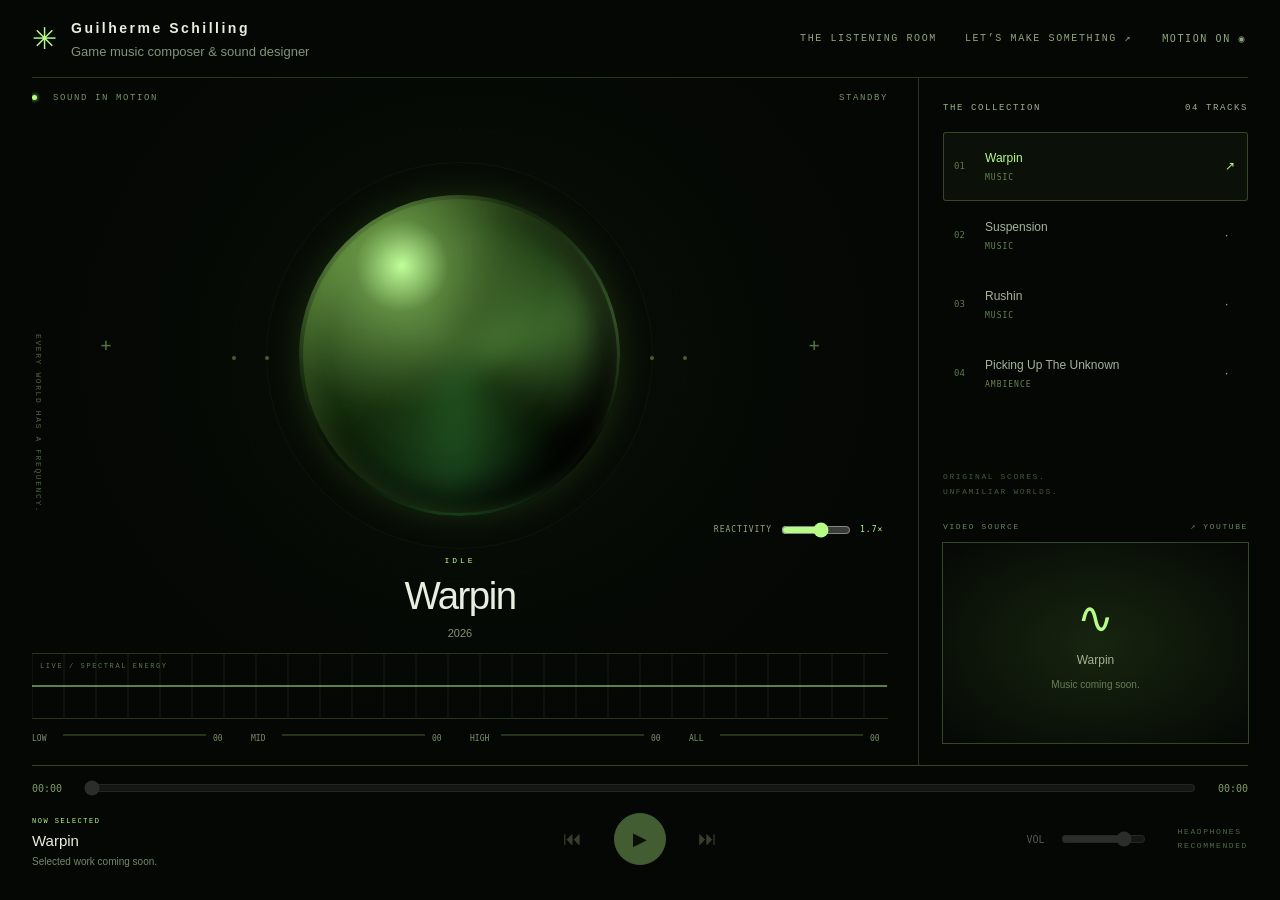
==== index.html @ fbc4ed66 "Update index.html" ====
<!doctype html>
<html lang="en">
<head>
<meta charset="utf-8">
<meta name="viewport" content="width=device-width, initial-scale=1">
<meta name="referrer" content="strict-origin-when-cross-origin">
<meta name="description" content="Original music and sound design for games and imagined worlds.">
<link rel="icon" href="https://i.imgur.com/ztGkcZO.png">
<title>Music for worlds beyond</title>
<script id="portfolio-config" type="application/json">
{
  "name": "Guilherme Schilling",
  "role": "Game music composer & sound designer",
  "email": "guinoeischilling@gmail.com",
  "intro": "Original music. Unfamiliar worlds. Something to feel.",
  "tracks": [
    {
      "title": "Warpin",
      "category": "Music",
      "description": "2026",
      "youtube": "",
      "analysis": "analysis/warpin.analysis.json",
      "offset": null
    },
    {
      "title": "Suspension",
      "category": "Music",
      "description": "2026",
      "youtube": "",
      "analysis": "analysis/",
      "offset": null
    },
    {
      "title": "Rushin",
      "category": "Music",
      "description": "2026",
      "youtube": "",
      "analysis": "analysis/",
      "offset": null
    },
    {
      "title": "Picking Up The Unknown",
      "category": "Ambience",
      "description": "2023",
      "youtube": "",
      "analysis": "analysis/yesand.analysis.json",
      "offset": null
    }
  ]
}
</script>
<style>
:root{color-scheme:dark;--ink:#e8eee0;--muted:#849477;--acid:#b8fc88;--energy:0;--bass:0;font-family:Arial,Helvetica,sans-serif;background:#040704;color:var(--ink)}
*{box-sizing:border-box}html,body{margin:0;width:100%;height:100%;overflow:hidden;overscroll-behavior:none}button,input,a{touch-action:manipulation;-webkit-tap-highlight-color:transparent}a{color:inherit;text-decoration:none}button{font:inherit;cursor:pointer;color:inherit}button:disabled,input:disabled{opacity:.35;cursor:default}button:focus-visible,a:focus-visible,input:focus-visible{outline:2px solid var(--acid);outline-offset:4px}button:hover:not(:disabled),a:hover{color:var(--acid)}[hidden]{display:none!important}.mono,.eyebrow{font:10px/1.5 'Courier New',monospace;letter-spacing:1.6px;text-transform:uppercase}.eyebrow{color:var(--acid)}.app{height:100vh;height:100dvh;display:grid;grid-template-rows:78px minmax(0,1fr) 135px;padding:0 32px;max-width:2000px;margin:auto}.app-header{display:flex;align-items:center;justify-content:space-between;gap:20px;border-bottom:1px solid #293624}.identity{display:flex;align-items:center;gap:14px;min-width:0}.brand-mark{font-size:30px;color:var(--acid)}.artist-name{font-weight:700;letter-spacing:2.5px;font-size:14px}.identity p{font-size:13px;color:var(--muted);margin:7px 0 0}.header-right{display:flex;align-items:center;gap:28px;color:#91a67d}.quiet{background:none;border:0;padding:10px 2px;font:10px monospace;white-space:nowrap}.console{display:grid;grid-template-columns:minmax(0,1fr) 330px;min-height:0}.stage{position:relative;min-width:0;min-height:0;display:grid;grid-template-rows:42px minmax(0,1fr) auto 66px 38px;padding:0 30px 8px 0;overflow:hidden;background:radial-gradient(ellipse at 50% 40%,rgba(62,100,30,calc(.09 + var(--energy)*.09)),transparent 65%)}.stage-top{display:flex;align-items:center;justify-content:space-between;color:#789264;font-size:9px}.live-dot{display:inline-block;width:5px;height:5px;border-radius:50%;background:var(--acid);margin-right:9px;box-shadow:0 0 calc(4px + var(--energy)*14px) #b8fc88}.orb-space{position:relative;min-height:0;display:grid;place-items:center;container-type:size}.core{position:relative;width:min(88cqw,110cqh,640px);height:min(88cqw,110cqh,640px);transform:scale(calc(1 + var(--bass)*.12));will-change:transform}.orb-iframe{position:absolute;inset:0;width:100%;height:100%;border:0;pointer-events:none;background:transparent;color-scheme:dark;opacity:0;mix-blend-mode:screen}.orb-iframe.ready{opacity:1}.orb-shell{position:absolute;inset:16%;border-radius:50%;overflow:hidden;background:radial-gradient(circle at 32% 22%,#c1ff9b,#527b36 14%,#152e0d 44%,#030a02 70%);box-shadow:inset -16px -12px 40px #000c,0 0 calc(35px + var(--energy)*65px) #8bf15c22}.orb-shell:before{content:'';position:absolute;inset:-15%;border-radius:45%;background:conic-gradient(from 20deg,transparent,#a4ff7950,transparent 30%,#32833977,transparent 60%,#c2ff9222,transparent);filter:blur(15px);animation:orbit 15s linear infinite}.orb-shell:after{content:'';position:absolute;inset:1%;border-radius:50%;box-shadow:inset 8px 4px 24px #baff6b30,inset -20px -20px 30px #000b}.gpu-ready>.orb-shell{visibility:hidden}.core-ring{position:absolute;inset:9%;border:1px solid #70884e35;border-radius:50%;transform:scale(calc(1 + var(--bass)*.12));opacity:calc(.35 + var(--energy)*.65)}.core-ring:before,.core-ring:after{content:'';position:absolute;width:4px;height:4px;border-radius:50%;background:#b8fc88;top:50%;left:-2px}.core-ring:after{left:auto;right:-2px}.core-ring.outer{inset:2%;border-style:dashed;border-color:#4f713e30;animation:orbit 70s linear infinite}.orb-cross{position:absolute;top:50%;font:18px monospace;color:#56733d}.orb-cross.left{left:8%}.orb-cross.right{right:8%}.orbit-label{position:absolute;left:0;top:50%;writing-mode:vertical-rl;font-size:8px;color:#526647}.stage-caption{text-align:center;padding:0 12px 12px;min-width:0}.stage-caption .eyebrow{font-size:8px;letter-spacing:3px}.stage-caption h1{font-size:clamp(25px,3vw,45px);line-height:1.04;letter-spacing:-1.5px;font-weight:400;margin:9px 0;overflow-wrap:anywhere;display:-webkit-box;-webkit-line-clamp:2;-webkit-box-orient:vertical;overflow:hidden}.stage-caption h1 em{font-family:Georgia,serif;color:var(--acid);font-weight:400}.stage-caption p{font-size:11px;color:var(--muted);line-height:1.5;margin:8px auto 0;max-width:480px;white-space:nowrap;overflow:hidden;text-overflow:ellipsis}.wave-scope{position:relative;min-height:0;border-top:1px solid #26371c;border-bottom:1px solid #26371c}.wave-scope canvas{display:block;width:100%;height:100%}.scope-label{position:absolute;left:8px;top:7px;color:#5d774b;font-size:7px;pointer-events:none}.meters{display:grid;grid-template-columns:repeat(4,minmax(0,1fr));gap:20px;align-items:center}.meter-row{display:grid;grid-template-columns:24px minmax(0,1fr) 18px;gap:7px;font:8px monospace;color:#7c9169}.meter-track{height:2px;background:#25331b;overflow:hidden}.meter-fill{height:100%;width:100%;transform:scaleX(0);transform-origin:left;background:var(--acid)}.sidebar{display:flex;flex-direction:column;min-width:0;min-height:0;padding:24px 0 22px 24px;border-left:1px solid #293624;gap:22px}.collection{display:flex;flex-direction:column;min-height:0;flex:1}.playlist-heading{display:flex;align-items:center;justify-content:space-between;gap:8px;color:#9fb28e;margin-bottom:16px;font-size:9px}.track-list{overflow:auto;min-height:0;scrollbar-width:thin;scrollbar-color:#465d33 transparent;overscroll-behavior:contain}.track{width:100%;display:grid;grid-template-columns:22px minmax(0,1fr) 12px;align-items:center;gap:9px;text-align:left;background:none;border:1px solid transparent;padding:16px 10px;border-radius:3px;color:#a6b39b}.track[aria-pressed=true]{color:var(--acid);border-color:#6c8b4b70;background:#b8fc880b}.track-number{font:9px monospace;color:#5d7749}.track-title{font-size:12px;line-height:1.5;display:block;overflow-wrap:anywhere}.track-category{font:8px/1.5 monospace;display:block;color:#678451;margin-top:5px;text-transform:uppercase;letter-spacing:1px}.track-arrow{font-size:12px}.collection-note{margin:auto 0 0;padding-top:20px;line-height:1.9;font-size:8px;color:#465b39}.video-panel{flex:none}.video-heading{display:flex;justify-content:space-between;margin-bottom:10px;font-size:8px;color:#70845f}.screen{position:relative;width:100%;height:200px;min-width:200px;min-height:200px;background:#020502;border:1px solid #34462a}.screen iframe,#youtube{position:absolute;inset:0;width:100%;height:100%;border:0}.screen-cover{position:absolute;inset:0;display:flex;flex-direction:column;align-items:center;justify-content:center;gap:12px;padding:14px;text-align:center;background:radial-gradient(#17250f,#050805);font-size:12px;color:#a3b493}.screen-symbol{font:44px/1 Georgia;color:var(--acid)}.play-button{background:#b8fc880a;border:1px solid #6f914f;color:var(--acid);font:9px monospace;letter-spacing:1px;padding:12px}.screen-cover p{font-size:10px;margin:0;color:#687e58}.transport{border-top:1px solid #35452a;padding:13px 0 max(14px,env(safe-area-inset-bottom));min-width:0}.seek-row{display:grid;grid-template-columns:40px minmax(0,1fr) 40px;align-items:center;gap:12px;font:10px monospace;color:#7f9c67}.seek-row span:last-child{text-align:right}input[type=range]{width:100%;min-width:0;height:18px;margin:0;accent-color:var(--acid);cursor:pointer}.transport-main{display:grid;grid-template-columns:minmax(0,1fr) auto minmax(0,1fr);gap:25px;align-items:center;margin-top:12px}.track-info{min-width:0}.track-info .eyebrow{font-size:7px;letter-spacing:1.5px}.track-info h2{font-size:15px;font-weight:400;margin:5px 0;white-space:nowrap;overflow:hidden;text-overflow:ellipsis}.track-info p{color:#748967;font-size:10px;line-height:1.5;margin:0;white-space:nowrap;overflow:hidden;text-overflow:ellipsis}.play-controls{display:flex;gap:20px;align-items:center}.icon-button{background:none;border:0;padding:12px;color:#92a77e;font-size:19px}.primary-play{width:52px;height:52px;border-radius:50%;border:1px solid #b8fc88;background:#b8fc88;color:#13200b;font-size:18px}.primary-play:hover:not(:disabled){color:#13200b;box-shadow:0 0 24px #b8fc8830}.volume-controls{display:flex;gap:14px;align-items:center;justify-content:flex-end}.volume-controls input{max-width:85px}.headphone-note{font-size:8px;color:#536943;line-height:1.8;margin-left:18px}.paused-motion .orb-shell:before,.paused-motion .core-ring.outer,.orb-sleep .orb-shell:before,.orb-sleep .core-ring.outer{animation-play-state:paused}.paused-motion .core,.paused-motion .core-ring{transform:none}@keyframes orbit{to{transform:rotate(360deg)}}
@media(max-width:1000px){.app{padding:0 20px;grid-template-rows:68px minmax(0,1fr) 125px}.console{grid-template-columns:minmax(0,1fr) 260px}.sidebar{padding-left:16px}.stage{padding-right:18px}.header-right{gap:16px}.room-label,.headphone-note,.collection-note{display:none}.meters{gap:10px}.orbit-label{display:none}}
@media(max-width:650px){.app{padding:0 14px;grid-template-rows:62px minmax(0,1fr) 120px}.console{grid-template-columns:minmax(0,1fr);grid-template-rows:minmax(0,1fr) 216px}.app-header{gap:10px}.artist-name{font-size:11px;letter-spacing:1.5px}.brand-mark{font-size:24px}.identity{gap:9px}.identity p{font-size:8px;max-width:190px;white-space:nowrap;overflow:hidden;text-overflow:ellipsis}.header-right{gap:8px}.header-right a{font-size:8px}.header-right .quiet{font-size:8px}.stage{padding:0;grid-template-rows:30px minmax(0,1fr) auto 38px 24px}.stage-top{font-size:7px}.stage-caption{padding-bottom:7px}.stage-caption h1{font-size:25px;margin:5px 0;letter-spacing:-.8px}.stage-caption h1 br{display:none}.stage-caption .eyebrow{font-size:7px}.stage-caption p{display:none}.scope-label{font-size:6px;top:4px}.meters{gap:9px}.meter-row{grid-template-columns:20px minmax(0,1fr);font-size:7px;gap:4px}.meter-row>span:last-child{display:none}.sidebar{display:grid;grid-template-columns:minmax(0,1fr) 200px;gap:10px;padding:8px 0;border:0;border-top:1px solid #293624}.playlist-heading{font-size:7px;letter-spacing:.7px;margin:4px 0 8px}.playlist-heading>span:last-child{display:none}.track{padding:10px 5px;grid-template-columns:minmax(0,1fr);gap:0}.track-number,.track-arrow{display:none}.track-title{font-size:10px}.track-category{font-size:7px;letter-spacing:0}.video-heading{display:none}.screen{height:200px;width:200px}.screen-cover{font-size:10px;padding:10px}.play-button{font-size:8px}.transport{padding-top:7px}.seek-row{font-size:9px;grid-template-columns:34px minmax(0,1fr) 34px;gap:6px}.transport-main{grid-template-columns:minmax(0,1fr) auto;gap:10px;margin-top:8px}.track-info h2{font-size:13px}.track-info p{font-size:8px}.play-controls{gap:3px}.icon-button{padding:9px;font-size:17px}.primary-play{width:42px;height:42px;font-size:15px}.volume-controls{display:none}.transport .track-info .eyebrow{font-size:6px}}
@media(max-height:650px) and (min-width:651px){.app{grid-template-rows:58px minmax(0,1fr) 108px}.stage{grid-template-rows:30px minmax(0,1fr) auto 32px 24px}.stage-caption h1{font-size:25px;margin:5px 0}.stage-caption p,.stage-caption .eyebrow{display:none}.sidebar{padding-top:12px;padding-bottom:12px;gap:12px}.playlist-heading{margin-bottom:8px}.transport-main{margin-top:4px}.primary-play{width:42px;height:42px}.transport{padding-top:7px}.identity p{display:none}}
@media(max-height:700px) and (max-width:650px){.stage-caption{display:none}.stage{grid-template-rows:25px minmax(0,1fr) 30px 22px}.app{grid-template-rows:52px minmax(0,1fr) 105px}.identity p{display:none}.transport-main{margin-top:3px}}
@media(prefers-reduced-motion:reduce){.orb-shell:before,.core-ring.outer{animation:none}.core,.core-ring{transform:none!important}}
.screen{border:0;outline:1px solid #34462a}
@media(max-height:480px) and (min-width:651px){.app{grid-template-rows:40px minmax(0,1fr) 76px}.console{grid-template-columns:minmax(0,1fr) 340px}.sidebar{display:grid;grid-template-columns:minmax(0,1fr) 200px;gap:8px;padding:0 0 0 8px;align-items:center}.collection{height:100%;padding:8px 0}.playlist-heading{font-size:7px;letter-spacing:0}.playlist-heading span:last-child,.video-heading{display:none}.track{grid-template-columns:minmax(0,1fr);padding:9px 4px}.track-number,.track-arrow{display:none}.track-title{font-size:10px}.screen{width:200px}.stage{grid-template-rows:22px minmax(0,1fr) 24px 20px}.stage-caption{display:none}.transport{padding:3px 0}.transport-main{margin:0}.track-info .eyebrow,.track-info p{display:none}.primary-play{width:36px;height:36px}.play-controls{gap:12px}.app-header .identity p{display:none}}

.loading-screen{position:fixed;inset:0;z-index:100;background:#040704;display:flex;flex-direction:column;align-items:center;justify-content:center;gap:24px;opacity:1;transition:opacity .35s ease}.loading-screen.is-leaving{opacity:0;pointer-events:none}.loading-orbit{width:58px;height:58px;position:relative;border:1px solid #354b27;border-radius:50%}.loading-orbit:before{content:'';position:absolute;inset:11px;border-radius:50%;background:radial-gradient(circle at 35% 30%,#cdffab,#64973d 40%,#10220b 80%);box-shadow:0 0 24px #b8fc8818}.loading-orbit:after{content:'';position:absolute;inset:-1px;border:1px solid transparent;border-top-color:var(--acid);border-radius:50%;animation:orbit 1.5s linear infinite}.loading-copy{text-align:center}.loading-copy .mono{color:var(--acid);letter-spacing:3px;font-size:10px}.loading-copy p{font-size:11px;color:#788d68;margin:10px 0 0}@media(prefers-reduced-motion:reduce){.loading-screen{transition:none}.loading-orbit:after{animation:none}}
.reactivity{position:absolute;right:0;bottom:10px;z-index:2;display:flex;align-items:center;gap:9px;color:#91a67d;font:8px monospace;letter-spacing:1px}.reactivity input{width:70px!important;height:18px;margin:0;accent-color:var(--acid)}.reactivity output{min-width:28px;color:var(--acid)}.orb-field{position:absolute;inset:-8%;width:116%;height:116%;pointer-events:none}.core{transform:scale(calc(1 + var(--bass)*.24 + var(--impact,0)*.06))}.core-ring:not(.outer){transform:scale(calc(1 + var(--bass)*.23));border-color:rgba(184,252,136,calc(.12 + var(--energy)*.45))}.orb-shell{filter:brightness(calc(1 + var(--energy)*.28)) saturate(calc(1 + var(--energy)*.3))}.paused-motion .orb-field{visibility:hidden}@media(max-width:650px){.reactivity{bottom:2px;font-size:7px;gap:5px}.reactivity input{width:55px!important}.reactivity label{font-size:0}.reactivity label:after{content:'FX';font-size:7px}.orb-cross.right{display:none}}
</style>
<noscript><style>.loading-screen{display:none}</style></noscript>
</head>
<body>
<div id="loading-screen" class="loading-screen" role="status" aria-live="polite"><div class="loading-orbit" aria-hidden="true"></div><div class="loading-copy"><span class="mono">TUNING IN</span><p>Preparing your listening room.</p></div></div>
<div class="app">
  <header class="app-header"><div class="identity"><span class="brand-mark">✳</span><div><span class="artist-name">YOUR NAME</span><p id="artist-role">Composer & sound designer</p></div></div><div class="header-right"><span class="mono room-label">THE LISTENING ROOM</span><a id="contact-link" class="mono" hidden>GET IN TOUCH ↗</a><button id="motion-toggle" class="quiet mono" type="button" aria-pressed="true">MOTION ON ◉</button></div></header>
  <main id="console" class="console">
    <div class="stage" aria-label="Reactive music visualization">
      <div class="stage-top mono"><span><i class="live-dot"></i> SOUND IN MOTION</span><span id="playback-state" role="status">STANDBY</span></div>
      <div class="orb-space"><div class="orbit-label mono">EVERY WORLD HAS A FREQUENCY.</div><div id="core" class="core"><div class="core-ring outer"></div><div class="core-ring"></div><div class="orb-shell" aria-hidden="true"></div><iframe class="orb-iframe" id="orb-frame" title="Music-reactive liquid orb" tabindex="-1" aria-hidden="true"></iframe></div><div class="orb-cross left">+</div><div class="orb-cross right">+</div></div>
      <div class="stage-caption"><span id="signal-label" class="eyebrow">IDLE</span><h1 id="visual-title">A world waiting<br>to be <em>heard.</em></h1><p id="track-description">Choose a track. Stay a while.</p></div>
      <div class="wave-scope"><canvas id="waveform" aria-label="Animated frequency energy"></canvas><span class="scope-label mono">LIVE / SPECTRAL ENERGY</span></div>
      <div class="meters" aria-label="Frequency energy"><div class="meter-row"><span>LOW</span><div class="meter-track"><div id="low" class="meter-fill"></div></div><span id="low-value">00</span></div><div class="meter-row"><span>MID</span><div class="meter-track"><div id="mid" class="meter-fill"></div></div><span id="mid-value">00</span></div><div class="meter-row"><span>HIGH</span><div class="meter-track"><div id="high" class="meter-fill"></div></div><span id="high-value">00</span></div><div class="meter-row"><span>ALL</span><div class="meter-track"><div id="all" class="meter-fill"></div></div><span id="all-value">00</span></div></div>
    </div>
    <aside class="sidebar" aria-label="Collection and video"><div class="collection"><div class="playlist-heading mono"><span>THE COLLECTION</span><span id="track-count">01 TRACK</span></div><div id="track-list" class="track-list"></div><p class="collection-note mono">ORIGINAL SCORES.<br>UNFAMILIAR WORLDS.</p></div><div class="video-panel"><div class="video-heading mono"><span>VIDEO SOURCE</span><span>↗ YOUTUBE</span></div><div class="screen"><div id="youtube"></div><div id="screen-cover" class="screen-cover"><span class="screen-symbol" aria-hidden="true">∿</span><span id="cover-title">Select a track</span><button id="start-listening" class="play-button" type="button">▶ START LISTENING</button><p id="empty-copy" hidden>Music coming soon.</p></div></div></div></aside>
  </main>
  <footer class="transport" aria-label="Playback controls">
    <div class="seek-row"><span id="time">00:00</span><input id="seek" type="range" min="0" max="100" step="0.1" value="0" aria-label="Seek within track" disabled><span id="duration">00:00</span></div>
    <div class="transport-main"><div class="track-info"><span class="eyebrow">NOW SELECTED</span><h2 id="track-title">Your first track</h2><p id="signal-status" role="status">Choose a track to begin.</p></div><div class="play-controls"><button id="previous" class="icon-button" type="button" aria-label="Previous track" disabled>⏮</button><button id="play-pause" class="primary-play" type="button" aria-label="Play" disabled>▶</button><button id="next" class="icon-button" type="button" aria-label="Next track" disabled>⏭</button></div><div class="volume-controls"><button id="mute" class="quiet" type="button" aria-label="Mute" aria-pressed="false" disabled>VOL</button><input id="volume" type="range" min="0" max="100" value="80" aria-label="Volume" disabled><span class="mono headphone-note">HEADPHONES<br>RECOMMENDED</span></div></div>
  </footer>
</div>

<script>
// Independent of the player bootstrap: always release the UI if initialization stalls.
(() => {
  const screen=document.getElementById('loading-screen'),app=document.querySelector('.app'),started=performance.now();
  let finishing=false;
  app.inert=true;app.setAttribute('aria-busy','true');
  window.finishPortfolioLoading=()=>{
    if(finishing)return;finishing=true;clearTimeout(deadline);
    setTimeout(()=>{
      requestAnimationFrame(()=>requestAnimationFrame(()=>{
        app.inert=false;app.removeAttribute('aria-busy');screen.classList.add('is-leaving');
        setTimeout(()=>{screen.hidden=true;},matchMedia('(prefers-reduced-motion: reduce)').matches?0:350);
      }));
    },Math.max(0,350-(performance.now()-started)));
  };
  const deadline=setTimeout(window.finishPortfolioLoading,4500);
})();
</script>
<!-- Embedded original renderer: this page needs no external code files. -->
<script id="orb-document" type="application/json">"\u003c!doctype html\u003e\r\n\u003chtml lang=\"en\"\u003e\r\n\u003chead\u003e\r\n  \u003cmeta charset=\"UTF-8\" /\u003e\r\n  \u003cmeta name=\"viewport\" content=\"width=device-width, initial-scale=1\" /\u003e\r\n  \u003clink rel=\"icon\" href=\"data:,\" /\u003e\r\n  \u003ctitle\u003eLiquid Orb\u003c/title\u003e\r\n  \u003cstyle\u003e\r\n    :root { color-scheme: dark; background: transparent; }\n    html, body, canvas { width: 100%; height: 100%; margin: 0; background: transparent; }\r\n    body { overflow: hidden; background: transparent; }\r\n    canvas { display: block; }\r\n    #status { position: fixed; inset: 0; display: grid; place-items: center; color: white; font: 14px system-ui; }\r\n  \u003c/style\u003e\r\n\u003c/head\u003e\r\n\u003cbody\u003e\r\n  \u003ccanvas id=\"orb\" aria-label=\"Animated liquid glass orb\"\u003e\u003c/canvas\u003e\r\n  \u003cdiv id=\"status\" hidden\u003e\u003c/div\u003e\r\n  \u003cscript type=\"module\"\u003e\r\n    const shaderSource = \"// Glass Liquid — curated flow programs with an optional glass shell.\\n//\\n// The local presets use independent spatial models for Siri-like sheets,\\n// symmetric colour waves, aurora curtains, frost flow, neural interference,\\n// liquid chrome, opal interference, a voice membrane, a blue liquid drop, and\\n// a violet molten core, plus a chromatic brushed-metal field. The legacy liquid\\n// bank remains below for compatibility with older shared shader\\n// code, but is not exposed as an editor preset.\\n//\\n// When enabled, the shell uses a signed-distance refraction profile around the\\n// boundary, asymmetric spectral separation, and two directional edge lights.\\n// The fluid is resampled through that profile, so glass changes the image rather\\n// than covering it with a translucent white face.\\n//\\n// ---------------------------------------------------------------------------\\n// Analytic optical diffusion without a convolution.\\n// ---------------------------------------------------------------------------\\n//\\n// The source used a thirteen-tap 5px frost blur. This port keeps one fluid\\n// evaluation and applies the equivalent gaussian in the frequency domain:\\n//\\n//  1. **Per-octave attenuation, inside `lqFbm`.** Convolving with a gaussian of\\n//     sigma σ scales a component at wavenumber k by exp(-k²σ²/2). An fbm\u0027s\\n//     octaves have known wavenumbers — octave i sits at 2.03^i times the base —\\n//     so each octave\u0027s amplitude is scaled by its own factor and the field is\\n//     sampled once. The mean is untouched (a blur preserves it), so only the\\n//     deviation from 0.5 is scaled and the `s / m` normaliser is unchanged.\\n//     Every caller passes the diffusion sigma in its own input units, so detail\\n//     attenuation continues to track `zoom`.\\n//\\n//  2. **Value-space quadrature at every pointwise nonlinearity.** This is the\\n//     part that is easy to get wrong. `blur(ridge(f))` is not `ridge(blur(f))`:\\n//     attenuating first and ridging after leaves filaments thin and hard where\\n//     the blur should have spread them, which is exactly how the earlier\\n//     analytic-edge version failed. So `lqFbm` also returns the standard\\n//     deviation of the detail the attenuation removed — within a gaussian\\n//     window an octave scaled by β contributes variance ∝ (1 - β²), NOT\\n//     (1 - β)² — and every nonlinearity applied to that field integrates it\\n//     back out with a three-point Gauss-Hermite rule (exact through the fourth\\n//     moment). Three evaluations of a function of one float, not three\\n//     evaluations of the noise. `lqRidgeS`/`lqStepS`/`lqPowS` below; Nectar\u0027s\\n//     branch has the fbm inside a `sin`, where the same integral is closed-form\\n//     (E[sin(A + cε)] = sin A · exp(-c²σ²/2)), so it damps the sine instead.\\n//\\n//  3. **One continuous disc edge.** The fluid always reaches the sphere\\n//     boundary. Glass changes its sample coordinates near that boundary, so\\n//     toggling the shell cannot reveal a second hard-clipped silhouette.\\n//\\n// Deliberately NOT ported, and why:\\n//   - The liquid grain. It sits below display-pixel scale and adds noise rather\\n//     than useful optical detail, so Glass Liquid has no Grain parameter.\\n//   - The two contact-shadow ellipses under the ball and its outer\\n//     `0 26px 50px -24px` drop shadow. The Orbs family cut the source app\u0027s\\n//     floor at the user\u0027s request, and the export paints over `Color.black`.\\n//\\n// Scalar controls are packed after `time`; the colour bank starts on the next\\n// 16-byte boundary. The TypeScript writer mirrors this order exactly.\\nstruct Uniforms {\\n  size:           vec2\u003cf32\u003e,\\n  time:           f32,\\n  speed:          f32,\\n  radius:         f32,\\n  zoom:           f32,\\n  warp:           f32,\\n  ridgeAmt:       f32,\\n  sharp:          f32,\\n  shade:          f32,\\n  sheen:          f32,\\n  gloss:          f32,\\n  shellMidAlpha:  f32,\\n  shellEdgeAlpha: f32,\\n  exposure:       f32,\\n  style:          f32,\\n  edgeSoftness:   f32,\\n  edgeGlow:       f32,\\n  paletteCount:   f32,\\n  glassEnabled:   f32,\\n  glassOpacity:   f32,\\n  contourDeform:  f32,\\n  bandDensity:    f32,\\n  chromaticShift: f32,\\n  metalScale:     f32,\\n  metalStretch:   f32,\\n  metalAngle:     f32,\\n  metalOffset:    f32,\\n  metalPhase:     f32,\\n  metalEvolution: f32,\\n  metalRoughness: f32,\\n  metalDepth:     f32,\\n  particleDensity: f32,\\n  ribbonCount:     f32,\\n  ribbonWidth:     f32,\\n  ribbonTwist:     f32,\\n  ribbonFold:      f32,\\n  ribbonBreath:    f32,\\n  particleSize:    f32,\\n  particleBloom:   f32,\\n  colorA:         vec4\u003cf32\u003e,\\n  colorB:         vec4\u003cf32\u003e,\\n  colorC:         vec4\u003cf32\u003e,\\n  colorD:         vec4\u003cf32\u003e,\\n  highlightColor: vec4\u003cf32\u003e,\\n  shellInner:     vec4\u003cf32\u003e,\\n  shellMid:       vec4\u003cf32\u003e,\\n  shellEdge:      vec4\u003cf32\u003e,\\n  sheenColor:     vec4\u003cf32\u003e,\\n  specColor:      vec4\u003cf32\u003e,\\n  canvasColor:    vec4\u003cf32\u003e,\\n  glowColor:      vec4\u003cf32\u003e,\\n  paletteStop0:    vec4\u003cf32\u003e,\\n  paletteStop1:    vec4\u003cf32\u003e,\\n  paletteStop2:    vec4\u003cf32\u003e,\\n  paletteStop3:    vec4\u003cf32\u003e,\\n  paletteStop4:    vec4\u003cf32\u003e,\\n  paletteStop5:    vec4\u003cf32\u003e,\\n  paletteStop6:    vec4\u003cf32\u003e,\\n  paletteStop7:    vec4\u003cf32\u003e,\\n  paletteStop8:    vec4\u003cf32\u003e,\\n  paletteStop9:    vec4\u003cf32\u003e,\\n  paletteStop10:   vec4\u003cf32\u003e,\\n  paletteStop11:   vec4\u003cf32\u003e,\\n};\\n@group(0) @binding(0) var\u003cuniform\u003e u: Uniforms;\\n\\n// ── The Orbs edge bank (WGSL) ───────────────────────────────────────────────\\n// Two knobs every orb on the shelf carries: how soft its limb is, and how far\\n// it glows past it. See effects/_shared/edge.ts for the contract.\\n//\\n// THREE files must agree — edge.wgsl, edge.metal, edge.sksl. Change one, change\\n// all three, or the Code tab starts lying about what it ships.\\n\\n// How much wider than the shipped feather the Edge softness slider is asking\\n// for. 0.005 is the width every orb was authored with, so this returns exactly\\n// 0 at the default and every edge expression collapses to the constant it\\n// replaced — the defaults are bit-identical to the render before the bank.\\nfn mfEdgeD(soft: f32) -\u003e f32 {\\n  return soft - 0.005;\\n}\\n\\n// The halo an orb throws past its own limb.\\n//\\n// ADDED, never subtracted: whatever the orb already paints out there — a\\n// studio wall, its own exp() bleed, the sheet\u0027s cones — survives untouched.\\n// That is what lets this be adopted by seventeen shaders whose backdrops have\\n// nothing in common.\\n//\\n// `glow == 0` returns `col` by an early exit rather than by adding zero. Both\\n// are exact, but the exit also skips the length() on the ~60% of the frame\\n// outside the ball, and 0 is the default.\\nfn mfEdgeGlow(col: vec3\u003cf32\u003e, uv: vec2\u003cf32\u003e, ctr: vec2\u003cf32\u003e, rad: f32,\\n              soft: f32, glow: f32, glowRGB: vec3\u003cf32\u003e) -\u003e vec3\u003cf32\u003e {\\n  if (glow \u003c= 0.0) { return col; }\\n  let r = length(uv - ctr);\\n  // Fenced to the outside of the limb by the same softness the limb uses, so\\n  // the halo starts where the ball stops however soft that boundary is. Without\\n  // it the exp() is 1 across the whole disc and washes the face flat.\\n  let outside = smoothstep(rad - max(soft, 0.0005), rad + max(soft, 0.0005), r);\\n  return col + glowRGB * (glow * exp(-max(r - rad, 0.0) * 11.0) * outside);\\n}\\n\\n\\n// ── The Orbs palette-ramp bank (WGSL) ───────────────────────────────────────\\n// The add/remove colour list, evaluated INSIDE the shader so every stop paints\\n// its own region of the ball instead of being averaged into a role colour.\\n// See effects/_shared/ramp.ts for the contract.\\n//\\n// THREE files must agree — ramp.wgsl, ramp.metal, ramp.sksl. Change one, change\\n// all three, or the Code tab starts lying about what it ships.\\n\\n// One stop, picked without a dynamic array index.\\n//\\n// A `var` array indexed by a runtime value is the shape that spills to scratch\\n// memory on the GPUs this project cares about (PERFORMANCE.md); twelve selects\\n// stay in registers and are branchless on every backend. Written once here so\\n// no adopting shader has to.\\nfn mfRampPick(idx: f32,\\n              s0: vec3\u003cf32\u003e, s1: vec3\u003cf32\u003e, s2:  vec3\u003cf32\u003e, s3:  vec3\u003cf32\u003e,\\n              s4: vec3\u003cf32\u003e, s5: vec3\u003cf32\u003e, s6:  vec3\u003cf32\u003e, s7:  vec3\u003cf32\u003e,\\n              s8: vec3\u003cf32\u003e, s9: vec3\u003cf32\u003e, s10: vec3\u003cf32\u003e, s11: vec3\u003cf32\u003e) -\u003e vec3\u003cf32\u003e {\\n  var r = s0;\\n  r = select(r, s1,  idx == 1.0);\\n  r = select(r, s2,  idx == 2.0);\\n  r = select(r, s3,  idx == 3.0);\\n  r = select(r, s4,  idx == 4.0);\\n  r = select(r, s5,  idx == 5.0);\\n  r = select(r, s6,  idx == 6.0);\\n  r = select(r, s7,  idx == 7.0);\\n  r = select(r, s8,  idx == 8.0);\\n  r = select(r, s9,  idx == 9.0);\\n  r = select(r, s10, idx == 10.0);\\n  r = select(r, s11, idx == 11.0);\\n  return r;\\n}\\n\\n// The CYCLIC ramp: `t` wraps, and the last stop runs back into the first.\\n//\\n// This is the one a generated-colour orb wants. Prism\u0027s hue comes from a cosine\\n// of an unbounded scalar field, so its colour has always been periodic — a\\n// clamped ramp would flatten every band past t == 1 into one colour and throw\\n// the banding away. Wrapping keeps the field\u0027s structure exactly and only swaps\\n// what the structure is *coloured* with.\\n//\\n// NOT ONE BRANCH IN HERE, and that is load-bearing rather than tidy. An orb\\n// evaluates this next to a `fract(sin(x) * 43758.5453)` grain hash, which\\n// amplifies a last-bit change in its argument by ~44000x. Any `if` in this file\\n// or at a call site splits the fragment\u0027s basic block, the compiler stops\\n// folding `uv / rad` into its uses, and the hash turns that into speckle up to\\n// 33/255 — measured, on exactly the first cut of this bank. Straight-line code\\n// keeps the untouched render bit-identical. Same reasoning as the early-out\\n// guards every orb carries; see the note in orb-prism.wgsl.\\nfn mfRampCyc(tIn: f32, n: f32,\\n             s0: vec3\u003cf32\u003e, s1: vec3\u003cf32\u003e, s2:  vec3\u003cf32\u003e, s3:  vec3\u003cf32\u003e,\\n             s4: vec3\u003cf32\u003e, s5: vec3\u003cf32\u003e, s6:  vec3\u003cf32\u003e, s7:  vec3\u003cf32\u003e,\\n             s8: vec3\u003cf32\u003e, s9: vec3\u003cf32\u003e, s10: vec3\u003cf32\u003e, s11: vec3\u003cf32\u003e) -\u003e vec3\u003cf32\u003e {\\n  let k  = clamp(floor(n + 0.5), 1.0, 12.0);\\n  let x  = fract(tIn) * k;\\n  let i0 = min(floor(x), k - 1.0);\\n  let i1 = select(i0 + 1.0, 0.0, i0 + 1.0 \u003e= k);   // the wrap\\n  return mix(mfRampPick(i0, s0, s1, s2, s3, s4, s5, s6, s7, s8, s9, s10, s11),\\n             mfRampPick(i1, s0, s1, s2, s3, s4, s5, s6, s7, s8, s9, s10, s11),\\n             x - i0);\\n}\\n\\n// The CLAMPED ramp: stop 0 at t == 0, the last stop at t == 1, held outside.\\n//\\n// This is the one an orb with an authored dark→light body ramp wants — the\\n// four-stop Deep/Mid/Surge/Crest shape, where the ends really are ends.\\n//\\n// Branchless for the same reason as `mfRampCyc`. The single-stop case falls out\\n// of the arithmetic rather than needing an early return: k == 1 makes the span\\n// zero, so x is 0, i0 is 0 and the mix weight is 0 — s0, exactly.\\nfn mfRampLin(tIn: f32, n: f32,\\n             s0: vec3\u003cf32\u003e, s1: vec3\u003cf32\u003e, s2:  vec3\u003cf32\u003e, s3:  vec3\u003cf32\u003e,\\n             s4: vec3\u003cf32\u003e, s5: vec3\u003cf32\u003e, s6:  vec3\u003cf32\u003e, s7:  vec3\u003cf32\u003e,\\n             s8: vec3\u003cf32\u003e, s9: vec3\u003cf32\u003e, s10: vec3\u003cf32\u003e, s11: vec3\u003cf32\u003e) -\u003e vec3\u003cf32\u003e {\\n  let k  = clamp(floor(n + 0.5), 1.0, 12.0);\\n  let x  = clamp(tIn, 0.0, 1.0) * (k - 1.0);\\n  let i0 = clamp(floor(x), 0.0, max(k - 2.0, 0.0));\\n  return mix(mfRampPick(i0,     s0, s1, s2, s3, s4, s5, s6, s7, s8, s9, s10, s11),\\n             mfRampPick(i0 + 1.0, s0, s1, s2, s3, s4, s5, s6, s7, s8, s9, s10, s11),\\n             x - i0);\\n}\\n\\n// ── The ramp as ONE value ───────────────────────────────────────────────────\\n//\\n// Thirteen uniforms is a reasonable thing for a shader to hold and a terrible\\n// thing for a helper to take. Several orbs make their body colour deep inside\\n// one — Glass·Liquid\u0027s fluid, the studio orbs\u0027 environment mirrors — and in the\\n// MSL these files are transcribed against, a helper cannot read the stitchable\\n// entry point\u0027s arguments, so the palette has to be handed down. Bundled like\\n// this that is one parameter instead of thirteen, and the three languages stay\\n// line-for-line.\\n//\\n// The stops come back out by CONSTANT index only, so this is still not a\\n// dynamically indexed array and still cannot spill to scratch memory.\\nstruct MfRamp {\\n  n:   f32,\\n  s0:  vec3\u003cf32\u003e, s1:  vec3\u003cf32\u003e, s2:  vec3\u003cf32\u003e, s3:  vec3\u003cf32\u003e,\\n  s4:  vec3\u003cf32\u003e, s5:  vec3\u003cf32\u003e, s6:  vec3\u003cf32\u003e, s7:  vec3\u003cf32\u003e,\\n  s8:  vec3\u003cf32\u003e, s9:  vec3\u003cf32\u003e, s10: vec3\u003cf32\u003e, s11: vec3\u003cf32\u003e,\\n};\\n\\nfn mfRampOf(n: f32,\\n            s0: vec3\u003cf32\u003e, s1: vec3\u003cf32\u003e, s2:  vec3\u003cf32\u003e, s3:  vec3\u003cf32\u003e,\\n            s4: vec3\u003cf32\u003e, s5: vec3\u003cf32\u003e, s6:  vec3\u003cf32\u003e, s7:  vec3\u003cf32\u003e,\\n            s8: vec3\u003cf32\u003e, s9: vec3\u003cf32\u003e, s10: vec3\u003cf32\u003e, s11: vec3\u003cf32\u003e) -\u003e MfRamp {\\n  return MfRamp(n, s0, s1, s2, s3, s4, s5, s6, s7, s8, s9, s10, s11);\\n}\\n\\nfn mfRampCycR(t: f32, r: MfRamp) -\u003e vec3\u003cf32\u003e {\\n  return mfRampCyc(t, r.n, r.s0, r.s1, r.s2, r.s3, r.s4, r.s5,\\n                   r.s6, r.s7, r.s8, r.s9, r.s10, r.s11);\\n}\\n\\nfn mfRampLinR(t: f32, r: MfRamp) -\u003e vec3\u003cf32\u003e {\\n  return mfRampLin(t, r.n, r.s0, r.s1, r.s2, r.s3, r.s4, r.s5,\\n                   r.s6, r.s7, r.s8, r.s9, r.s10, r.s11);\\n}\\n\\n\\n// Fluid geometry, in ball radii (|p| == 1 on the ball\u0027s edge, y up).\\nconst GL_FU:   f32 = 0.88172043;   // canvas half-side = 0.82/0.93 R\\n\\n// Pure fluid keeps tighter diffusion; enabling glass restores the source\u0027s 5px\\n// frosted diffusion inside the inset shell.\\nconst GL_BSIG_CLEAR: f32 = 0.01800000;\\nconst GL_BSIG_GLASS: f32 = 0.03990000;\\n\\n// --- the three constants the frequency-domain blur is fitted on -------------\\n// A gaussian\u0027s response is exp(-k²σ²/2), so GL_KA is k²/2 for the wavenumber\\n// where smoothstep-interpolated value noise actually keeps its energy. The\\n// textbook choice — one cycle per noise cell, k = 2π, GL_KA = 19.74 — blurs too\\n// hard, because the smoothstep interpolation is itself a low-pass and pulls the\\n// effective k down to about 3.5. Fitted against the 13-tap render.\\nconst GL_KA:  f32 = 6.0;\\n// (2.03)² — how σ grows, in its own octave\u0027s cells, from one octave to the next.\\nconst GL_KG:  f32 = 4.1209;\\n// The warp field displaces the fluid rather than colouring it, so blurring the\\n// image does not attenuate it as strongly as the model says. Also fitted.\\nconst GL_KWA: f32 = 0.5;\\n// One value-noise octave\u0027s standard deviation about its own mean, as a fraction\\n// of its range — the scale that turns \\\"amplitude the attenuation removed\\\" into\\n// \\\"how far the removed detail typically pushed the value\\\".\\nconst GL_KR:  f32 = 0.32;\\nconst GL_GH:  f32 = 1.73205081;   // sqrt(3), the 3-point Gauss-Hermite abscissa\\n\\n// Pure fluid reaches the ball edge.\\nconst GL_CLEAR_EA: f32 = 0.995;\\nconst GL_CLEAR_EB: f32 = 1.04;\\n\\n// ---------------------------------------------------------------------------\\n// The sheet\u0027s liquid noise bank. Five octaves, gain .5, normalised by the\\n// weight sum, and rotated every octave. This is NOT the bank the sheet\u0027s Prism\\n// screen uses (a different hash, gain .55, unnormalised, no rotation).\\n// ---------------------------------------------------------------------------\\nfn lqHash(pIn: vec2\u003cf32\u003e) -\u003e f32 {\\n  var p = fract(pIn * vec2\u003cf32\u003e(123.34, 456.21));\\n  p = p + vec2\u003cf32\u003e(dot(p, p + vec2\u003cf32\u003e(45.32)));\\n  return fract(p.x * p.y);\\n}\\n\\nfn lqNoise(p: vec2\u003cf32\u003e) -\u003e f32 {\\n  let i = floor(p);\\n  var f = fract(p);\\n  f = f * f * (3.0 - 2.0 * f);\\n  return mix(mix(lqHash(i), lqHash(i + vec2\u003cf32\u003e(1.0, 0.0)), f.x),\\n             mix(lqHash(i + vec2\u003cf32\u003e(0.0, 1.0)), lqHash(i + vec2\u003cf32\u003e(1.0, 1.0)), f.x), f.y);\\n}\\n\\n// The fbm, pre-blurred. `bs` is the blur\u0027s sigma expressed in THIS call\u0027s input\\n// units — the caller scales it by whatever it scaled the domain by. Returns\\n// `.x` the attenuated value and `.y` the standard deviation of the detail the\\n// attenuation took out, which is what a following nonlinearity has to integrate\\n// over. Both are exact for a gaussian window: the surviving amplitude is β and\\n// the variance that leaves is (1 - β²), per octave, weighted by that octave\u0027s\\n// own share of the normalised sum.\\nfn lqFbm(pIn: vec2\u003cf32\u003e, bs: f32) -\u003e vec2\u003cf32\u003e {\\n  var p = pIn;\\n  var s:  f32 = 0.0;\\n  var a:  f32 = 0.5;\\n  var m:  f32 = 0.0;\\n  var vr: f32 = 0.0;\\n  let e = -GL_KA * bs * bs;\\n  var g: f32 = 1.0;\\n  for (var i: i32 = 0; i \u003c 5; i = i + 1) {\\n    let b = exp(e * g);\\n    s  = s  + a * (0.5 + b * (lqNoise(p) - 0.5));\\n    vr = vr + a * a * (1.0 - b * b);\\n    m  = m + a;\\n    a  = a * 0.5;\\n    g  = g * GL_KG;\\n    // GLSL\u0027s mat2(.8,.6,-.6,.8) is COLUMN-major — columns (.8,.6) and\\n    // (-.6,.8) — so the product is written out rather than constructed.\\n    p = vec2\u003cf32\u003e(0.8 * p.x - 0.6 * p.y, 0.6 * p.x + 0.8 * p.y) * 2.03;\\n  }\\n  return vec2\u003cf32\u003e(s / m, GL_KR * sqrt(vr) / m);\\n}\\n\\nfn lqRidge(v: f32, k: f32) -\u003e f32 {\\n  return pow(clamp(1.0 - abs(v * 2.0 - 1.0), 0.0, 1.0), k);\\n}\\n\\n// The sheet\u0027s four-stop ramp, shared by every branch of every program.\\nfn lqRamp(v: f32, cA: vec3\u003cf32\u003e, cB: vec3\u003cf32\u003e, cC: vec3\u003cf32\u003e, cD: vec3\u003cf32\u003e) -\u003e vec3\u003cf32\u003e {\\n  var c = mix(cA, cB, smoothstep(0.0, 0.45, v));\\n  c = mix(c, cC, smoothstep(0.38, 0.72, v));\\n  c = mix(c, cD, smoothstep(0.68, 1.0, v));\\n  // The editor\u0027s four colours are the default ramp. An optional custom palette\\n  // can replace them without changing the scalar field that produces `v`.\\n  return select(c, mfRampLin(v, u.paletteCount,\\n                             u.paletteStop0.rgb, u.paletteStop1.rgb, u.paletteStop2.rgb,\\n                             u.paletteStop3.rgb, u.paletteStop4.rgb, u.paletteStop5.rgb,\\n                             u.paletteStop6.rgb, u.paletteStop7.rgb, u.paletteStop8.rgb,\\n                             u.paletteStop9.rgb, u.paletteStop10.rgb, u.paletteStop11.rgb), u.paletteCount \u003e 0.5);\\n}\\n\\n// ---------------------------------------------------------------------------\\n// The three nonlinearities the fluid applies to a pre-blurred field, each\\n// integrated over the detail `lqFbm` attenuated away. Three-point\\n// Gauss-Hermite — nodes 0 and ±sqrt(3)·sd, weights 4/6 and 1/6 — reproduces a\\n// gaussian\u0027s second AND fourth moments, which is what keeps a ridged filament\\n// spreading as it dims instead of just dimming. `vs` is an `lqFbm` result:\\n// `.x` the value, `.y` that standard deviation.\\n// ---------------------------------------------------------------------------\\nfn lqRidgeS(vs: vec2\u003cf32\u003e, k: f32) -\u003e f32 {\\n  let d = GL_GH * vs.y;\\n  return (lqRidge(vs.x - d, k) + 4.0 * lqRidge(vs.x, k) + lqRidge(vs.x + d, k)) / 6.0;\\n}\\n\\nfn lqStepS(vs: vec2\u003cf32\u003e, a: f32, b: f32) -\u003e f32 {\\n  let d = GL_GH * vs.y;\\n  return (smoothstep(a, b, vs.x - d) + 4.0 * smoothstep(a, b, vs.x)\\n        + smoothstep(a, b, vs.x + d)) / 6.0;\\n}\\n\\nfn lqPowS(vs: vec2\u003cf32\u003e, k: f32) -\u003e f32 {\\n  let d = GL_GH * vs.y;\\n  return (pow(clamp(vs.x - d, 0.0, 1.0), k) + 4.0 * pow(clamp(vs.x, 0.0, 1.0), k)\\n        + pow(clamp(vs.x + d, 0.0, 1.0), k)) / 6.0;\\n}\\n\\n// ---------------------------------------------------------------------------\\n// Curated local flow programs. Each preset owns a different spatial model;\\n// colour changes are secondary to silhouette, frequency, and motion structure.\\n// ---------------------------------------------------------------------------\\n\\nfn glsFinishPresetFluid(colorIn: vec3\u003cf32\u003e, p: vec2\u003cf32\u003e) -\u003e vec3\u003cf32\u003e {\\n  var color = colorIn;\\n  color = mix(color, u.highlightColor.rgb,\\n              u.shade * 0.22 * smoothstep(0.15, 1.15, dot(p, vec2\u003cf32\u003e(-0.32, 0.78))));\\n  color = color * (1.0 - u.shade * 0.34\\n                  * smoothstep(-0.1, 1.2, dot(p, vec2\u003cf32\u003e(0.45, -0.62))));\\n  color = color * (1.0 - u.shade * 0.22 * smoothstep(0.72, 1.08, length(p)));\\n  return clamp(color, vec3\u003cf32\u003e(0.0), vec3\u003cf32\u003e(1.0));\\n}\\n\\nfn glsFinishEmissionFluid(colorIn: vec3\u003cf32\u003e, p: vec2\u003cf32\u003e) -\u003e vec3\u003cf32\u003e {\\n  var color = colorIn;\\n  if (u.glassEnabled \u003e 0.5) {\\n    color = mix(color, u.highlightColor.rgb,\\n                u.shade * 0.22 * smoothstep(0.15, 1.15, dot(p, vec2\u003cf32\u003e(-0.32, 0.78))));\\n  }\\n  color = color * (1.0 - u.shade * 0.34\\n                  * smoothstep(-0.1, 1.2, dot(p, vec2\u003cf32\u003e(0.45, -0.62))));\\n  color = color * (1.0 - u.shade * 0.22 * smoothstep(0.72, 1.08, length(p)));\\n  return clamp(color, vec3\u003cf32\u003e(0.0), vec3\u003cf32\u003e(1.0));\\n}\\n\\nfn glsSiriBand(q: vec2\u003cf32\u003e, drift: f32, phaseOffset: f32, amplitude: f32,\\n               mainY: f32, envelope: f32, softness: f32) -\u003e vec2\u003cf32\u003e {\\n  let y = amplitude * envelope * sin(q.x * 1.0 + drift + phaseOffset);\\n  let distanceToLine = abs(q.y - y);\\n  let line = 0.018 / (sqrt(distanceToLine * distanceToLine + softness * softness) + 0.026);\\n  let bandDistance = max(0.0, max(q.y - max(mainY, y), min(mainY, y) - q.y));\\n  let band = 0.018 / (bandDistance + 0.075);\\n  return vec2\u003cf32\u003e(line, band);\\n}\\n\\nfn glsSiriFluid(p: vec2\u003cf32\u003e, t: f32) -\u003e vec3\u003cf32\u003e {\\n  // The reference wave is a main sinusoid plus four chromatically separated\\n  // waves. Their enclosed bands carry colour while the shared crest stays hot.\\n  let scale = 0.74 + u.zoom * 0.34;\\n  let q = p / scale;\\n  let xNorm = q.x;\\n  let envelopeBase = cos(1.57079633 * min(abs(0.9 * xNorm), 1.0));\\n  let envelope = envelopeBase * envelopeBase;\\n  let low = 0.5 + 0.5 * cos(t * 0.37);\\n  let mid = 0.5 + 0.5 * sin(t * 0.51 + 1.2);\\n  let high = 0.5 + 0.5 * cos(t * 0.73 + 2.1);\\n  let drift = t * 2.4;\\n  let mainAmplitude = 0.25 + u.ridgeAmt * 0.075 + low * 0.018;\\n  let bandAmplitude = mainAmplitude + mid * 0.025 + high * 0.018;\\n  let mainY = mainAmplitude * envelope * sin(q.x * 1.1 + drift);\\n  let separation = 1.85 + u.warp * 0.2 + mid * 0.28;\\n  let softness = 0.035 + (1.0 - u.ridgeAmt) * 0.018 + mid * 0.006;\\n\\n  let band0 = glsSiriBand(q, drift, -separation, bandAmplitude, mainY, envelope, softness);\\n  let band1 = glsSiriBand(q, drift, -separation * 0.34, bandAmplitude, mainY, envelope, softness);\\n  let band2 = glsSiriBand(q, drift, separation * 0.34, bandAmplitude, mainY, envelope, softness);\\n  let band3 = glsSiriBand(q, drift, separation, bandAmplitude, mainY, envelope, softness);\\n  let w0 = band0.x + band0.y;\\n  let w1 = band1.x + band1.y;\\n  let w2 = band2.x + band2.y;\\n  let w3 = band3.x + band3.y;\\n  let total = w0 + w1 + w2 + w3;\\n  let dominant0 = w0 * w0;\\n  let dominant1 = w1 * w1;\\n  let dominant2 = w2 * w2;\\n  let dominant3 = w3 * w3;\\n  let dominantTotal = dominant0 + dominant1 + dominant2 + dominant3;\\n  let spectral = (u.colorA.rgb * dominant0 + u.colorC.rgb * dominant1\\n                + u.colorB.rgb * dominant2 + u.colorD.rgb * dominant3)\\n                / max(dominantTotal, 0.0001);\\n  let energy = (1.0 - exp(-total * 0.58)) * envelope;\\n  let mainDistance = abs(q.y - mainY);\\n  let whiteCore = exp(-mainDistance * mainDistance / 0.0028) * envelope;\\n  let glassFill = select(0.0, 1.0, u.glassEnabled \u003e 0.5);\\n  let atmosphere = mix(u.colorD.rgb, u.colorB.rgb,\\n                       smoothstep(-0.7, 0.7, q.y)) * 0.018 * glassFill;\\n  var color = atmosphere + spectral * energy * 1.14;\\n  color = color + u.highlightColor.rgb * whiteCore * (0.18 + 0.1 * low);\\n  let emissionMask = mix(smoothstep(0.08, 0.25, energy + whiteCore * 0.12),\\n                         1.0, glassFill);\\n  color = color * emissionMask;\\n  color = color / (vec3\u003cf32\u003e(1.0) + color * 0.18);\\n  return glsFinishEmissionFluid(color, p);\\n}\\n\\nfn glsSpectrumHeight(q: vec2\u003cf32\u003e, t: f32, frequency: f32,\\n                     phaseOffset: f32, amplitude: f32) -\u003e f32 {\\n  let x = q.x * 2.15;\\n  let envelope = pow(4.0 / (4.0 + x * x), 4.0);\\n  let breathing = 0.82 + 0.18 * sin(t * 0.48 + phaseOffset * 0.7);\\n  let wave = abs(sin(frequency * x - t * 1.36 + phaseOffset));\\n  return envelope * amplitude * breathing * (0.28 + 0.72 * wave);\\n}\\n\\nfn glsSpectrumLayer(q: vec2\u003cf32\u003e, height: f32, softness: f32) -\u003e f32 {\\n  return (1.0 - smoothstep(max(height - softness, 0.0), height + softness, abs(q.y)))\\n         * smoothstep(0.0, 0.045, height);\\n}\\n\\nfn glsSpectrumFluid(p: vec2\u003cf32\u003e, t: f32) -\u003e vec3\u003cf32\u003e {\\n  // Three symmetric filled wave surfaces orbit a persistent support line. This\\n  // keeps the iOS 9 voice-field silhouette without depending on canvas strokes.\\n  let scale = 0.74 + u.zoom * 0.34;\\n  let q = p / scale;\\n  let amplitude = 0.26 + u.ridgeAmt * 0.27;\\n  let frequency = 0.72 + u.warp * 0.095;\\n  let softness = 0.026 + (1.0 - u.ridgeAmt) * 0.032;\\n  let h0 = glsSpectrumHeight(q, t, frequency * 0.82, -1.2, amplitude * 0.72);\\n  let h1 = glsSpectrumHeight(q, t, frequency, 0.45, amplitude);\\n  let h2 = glsSpectrumHeight(q, t, frequency * 1.17, 2.05, amplitude * 0.82);\\n  let l0 = glsSpectrumLayer(q, h0, softness);\\n  let l1 = glsSpectrumLayer(q, h1, softness);\\n  let l2 = glsSpectrumLayer(q, h2, softness);\\n  let spectrumX = q.x * 2.15;\\n  let envelope = pow(4.0 / (4.0 + spectrumX * spectrumX), 4.0);\\n  let support = exp(-q.y * q.y / 0.00072) * envelope;\\n  let total = l0 + l1 + l2;\\n  let spectral = (u.colorB.rgb * l0 + u.colorC.rgb * l1 + u.colorD.rgb * l2)\\n                 / max(total, 0.001);\\n  let glassFill = select(0.0, 1.0, u.glassEnabled \u003e 0.5);\\n  var color = u.colorD.rgb * 0.025 * glassFill\\n            + spectral * (1.0 - exp(-total * 0.86));\\n  color = color + u.colorA.rgb * support * 0.58;\\n  color = color / (vec3\u003cf32\u003e(1.0) + color * 0.2);\\n  return glsFinishEmissionFluid(color, p);\\n}\\n\\nfn glsAuroraLayer(p: vec2\u003cf32\u003e, t: f32, offset: f32) -\u003e f32 {\\n  let drift = t * 0.18 + offset * 2.5;\\n  let wave1 = sin(p.x * (2.0 + u.warp * 0.13) + drift + offset * 6.0) * 0.25;\\n  let wave2 = sin(p.x * 3.7 + drift * 1.3 + offset * 4.0) * 0.12;\\n  let wave3 = sin(p.x * 7.2 + drift * 0.7 + offset * 8.0) * 0.055;\\n  let noiseValue = lqFbm(vec2\u003cf32\u003e(p.x * 1.6 + drift * 0.35,\\n                                   p.y * 0.8 + offset * 3.0), 0.018).x;\\n  let center = offset * 0.46 + wave1 + wave2 + wave3\\n               + (noiseValue - 0.5) * 0.28;\\n  let dist = abs(p.y - center);\\n  let glow = exp(-dist * dist * (13.0 - 5.0 * u.ridgeAmt));\\n  let shimmer = lqFbm(vec2\u003cf32\u003e(p.x * 4.0 + t * 0.22,\\n                                p.y * 7.0 + offset * 5.0), 0.012).x;\\n  return glow * (0.64 + 0.36 * shimmer);\\n}\\n\\nfn glsAuroraFluid(p: vec2\u003cf32\u003e, t: f32) -\u003e vec3\u003cf32\u003e {\\n  let q = p * (0.82 + u.zoom * 0.58);\\n  let l0 = glsAuroraLayer(q, t, -0.72);\\n  let l1 = glsAuroraLayer(q, t, 0.0);\\n  let l2 = glsAuroraLayer(q, t, 0.72);\\n  var color = u.colorA.rgb * (0.46 + 0.18 * (q.y + 1.0));\\n  color = color + u.colorB.rgb * l0 * 1.3;\\n  color = color + u.colorC.rgb * l1 * 1.15;\\n  color = color + u.colorD.rgb * l2 * 1.2;\\n  color = color + mix(u.colorB.rgb, u.colorD.rgb, 0.5) * min(l0 * l2, l1) * 0.65;\\n\\n  let starUv = (q + vec2\u003cf32\u003e(1.0)) * 18.0;\\n  let starCell = floor(starUv);\\n  let starHash = lqHash(starCell);\\n  let starPoint = exp(-dot(fract(starUv) - vec2\u003cf32\u003e(0.5),\\n                            fract(starUv) - vec2\u003cf32\u003e(0.5)) * 90.0);\\n  let stars = step(0.965, starHash) * starPoint\\n              * (0.55 + 0.45 * sin(t * (1.0 + starHash * 2.0) + starHash * 6.28));\\n  color = color + u.highlightColor.rgb * stars * (1.0 - clamp(l0 + l1 + l2, 0.0, 1.0));\\n  color = color / (vec3\u003cf32\u003e(1.0) + color * 0.28);\\n  return glsFinishPresetFluid(color, p);\\n}\\n\\nfn glsRotate(p: vec2\u003cf32\u003e, angle: f32) -\u003e vec2\u003cf32\u003e {\\n  let c = cos(angle);\\n  let s = sin(angle);\\n  return vec2\u003cf32\u003e(c * p.x - s * p.y, s * p.x + c * p.y);\\n}\\n\\nfn glsNeuroShape(pIn: vec2\u003cf32\u003e, t: f32) -\u003e f32 {\\n  var p = pIn * (0.34 + 0.08 * u.zoom);\\n  var sineAccum = vec2\u003cf32\u003e(0.0);\\n  var result = vec2\u003cf32\u003e(0.0);\\n  var scale = 8.0;\\n  for (var j: i32 = 0; j \u003c 11; j = j + 1) {\\n    p = glsRotate(p, 1.0);\\n    sineAccum = glsRotate(sineAccum, 1.0);\\n    let layer = p * scale + vec2\u003cf32\u003e(f32(j)) + sineAccum - vec2\u003cf32\u003e(t * 0.34);\\n    sineAccum = sineAccum + sin(layer);\\n    result = result + (vec2\u003cf32\u003e(0.5) + 0.5 * cos(layer)) / scale;\\n    scale = scale * 1.16;\\n  }\\n  return result.x + result.y;\\n}\\n\\nfn glsPlasmaFluid(p: vec2\u003cf32\u003e, t: f32) -\u003e vec3\u003cf32\u003e {\\n  let shape = glsNeuroShape(p, t);\\n  let phase = shape * (10.0 + u.warp) + p.x * 1.7 - p.y * 1.3 - t * 0.52;\\n  let ridgeWidth = 0.62 - 0.24 * u.ridgeAmt;\\n  let primary = pow(abs(cos(phase)), max(1.3, u.sharp * ridgeWidth));\\n  let secondary = pow(abs(cos(phase * 0.53 + atan2(p.y, p.x) * 2.0 + t * 0.21)),\\n                      max(1.6, u.sharp * (ridgeWidth + 0.1)));\\n  let filaments = max(primary, secondary * 0.64);\\n  let core = pow(primary, 4.0);\\n  let polarity = 0.5 + 0.5 * sin(phase * 0.37 + shape * 3.0);\\n  var color = mix(u.colorA.rgb * 0.42, u.colorD.rgb * 0.48, polarity * 0.46);\\n  color = mix(color, u.colorB.rgb, filaments * 0.72);\\n  color = mix(color, u.colorC.rgb, core * 0.68);\\n  color = color + u.highlightColor.rgb * pow(core, 3.0) * 0.16;\\n  color = color / (vec3\u003cf32\u003e(1.0) + color * 0.34);\\n  return glsFinishPresetFluid(color, p);\\n}\\n\\nfn glsChromeFluid(p: vec2\u003cf32\u003e, t: f32) -\u003e vec3\u003cf32\u003e {\\n  var q = p * (1.0 + u.zoom * 0.35);\\n  let amplitude = 0.028 * u.warp;\\n  for (var i: i32 = 1; i \u003c= 9; i = i + 1) {\\n    let fi = f32(i);\\n    q.x = q.x + amplitude / fi * cos(fi * 2.7 * q.y + t * 0.46);\\n    q.y = q.y + amplitude / fi * cos(fi * 3.1 * q.x - t * 0.4);\\n  }\\n  let denominator = max(abs(sin(t * 0.24 - q.y - q.x)), 0.045);\\n  let flare = clamp(1.0 / denominator, 0.0, 18.0);\\n  let metal = smoothstep(1.15, 7.5, flare);\\n  let fold = 0.5 + 0.5 * cos((q.x - q.y) * (3.2 + u.sharp * 0.28) + t * 0.32);\\n  let value = clamp(metal * 0.74 + fold * 0.36, 0.0, 1.0);\\n  var color = lqRamp(value, u.colorD.rgb, u.colorC.rgb, u.colorB.rgb, u.colorA.rgb);\\n  color = mix(color, u.colorA.rgb, pow(metal, 5.0) * 0.62);\\n  return glsFinishPresetFluid(color, p);\\n}\\n\\nfn glsChromaticMetalPhase(p: vec2\u003cf32\u003e, t: f32) -\u003e f32 {\\n  let angle = u.metalAngle * 0.01745329252;\\n  let scale = max(u.metalScale, 0.05);\\n  let stretch = mix(0.48, 1.58, clamp(u.metalStretch, 0.0, 1.0));\\n  var q = glsRotate(p / scale, angle);\\n  q = vec2\u003cf32\u003e(q.x / stretch, q.y * stretch);\\n\\n  // The reference advances continuously while local reflections evolve out of\\n  // phase. Travelling domain waves provide that deformation without rotating\\n  // the entire pattern as one rigid layer. Integer harmonics keep a clean loop.\\n  let cycle = t * 0.46 + u.metalPhase * 6.28318530718;\\n  let evolution = clamp(u.metalEvolution, 0.0, 2.0);\\n  q.x = q.x + sin(q.y * 1.86 - cycle) * 0.095 * evolution;\\n  q.x = q.x + sin((q.x + q.y) * 1.28 + cycle * 2.0 + 1.4) * 0.045 * evolution;\\n  q.y = q.y + sin(q.x * 1.52 + cycle + 0.8) * 0.07 * evolution;\\n\\n  let repeats = max(u.bandDensity, 1.0);\\n  return q.x * repeats * 2.18\\n       + sin(q.y * (1.3 + repeats * 0.26) - cycle) * 0.56 * evolution\\n       + sin((q.x - q.y) * 1.34 + cycle * 2.0 + 1.7) * 0.27 * evolution\\n       + sin((q.x * 0.72 + q.y) * 2.1 - cycle * 3.0 + 0.35) * 0.11 * evolution\\n       + sin(cycle) * 0.1\\n       + sin(cycle * 3.0 + 0.7) * 0.035\\n       + cycle\\n       + u.metalOffset * 6.28318530718;\\n}\\n\\nfn glsChromaticMetalTone(phase: f32) -\u003e f32 {\\n  let wave = 0.5 + 0.5 * cos(phase);\\n  let roughness = clamp(u.metalRoughness, 0.0, 1.0);\\n  let depth = clamp(u.metalDepth, 0.0, 1.0);\\n  let edge = 0.025 + roughness * 0.18;\\n  let broadReflection = smoothstep(0.5 - edge, 0.5 + edge, wave);\\n  let hardReflection = pow(wave, mix(13.0, 4.0, roughness));\\n  let blackFold = pow(1.0 - wave, mix(9.0, 3.0, roughness));\\n  let body = mix(wave, broadReflection, 0.2 + depth * 0.3);\\n  return clamp(0.018 + body * (0.46 + depth * 0.12)\\n               + hardReflection * (0.3 + depth * 0.42)\\n               - blackFold * (0.07 + depth * 0.11), 0.0, 1.0);\\n}\\n\\nfn glsChromaticMetalSample(p: vec2\u003cf32\u003e, t: f32) -\u003e vec3\u003cf32\u003e {\\n  let phase = glsChromaticMetalPhase(p, t);\\n  let angle = u.metalAngle * 0.01745329252;\\n  let brushP = glsRotate(p / max(u.metalScale, 0.05), angle);\\n  let brushed = sin(brushP.y * 146.0 + sin(brushP.x * 11.0) * 0.58)\\n              + 0.48 * sin(brushP.y * 317.0 - brushP.x * 5.0);\\n  let brushAmount = 0.004 + clamp(u.metalRoughness, 0.0, 1.0) * 0.014;\\n  let tone = clamp(glsChromaticMetalTone(phase) + brushed * brushAmount, 0.0, 1.0);\\n  return lqRamp(tone, u.colorD.rgb, u.colorB.rgb, u.colorC.rgb, u.colorA.rgb);\\n}\\n\\nfn glsChromaticMetalFluid(p: vec2\u003cf32\u003e, t: f32) -\u003e vec3\u003cf32\u003e {\\n  let angle = u.metalAngle * 0.01745329252;\\n  let splitDirection = glsRotate(vec2\u003cf32\u003e(0.0, 1.0), angle);\\n  let split = splitDirection * u.chromaticShift * 0.045;\\n  let redSample = glsChromaticMetalSample(p + split, t);\\n  let neutral = glsChromaticMetalSample(p, t);\\n  let blueSample = glsChromaticMetalSample(p - split, t);\\n  let optical = vec3\u003cf32\u003e(redSample.r, neutral.g, blueSample.b);\\n  let fringe = clamp(length(optical - neutral) * 4.0, 0.0, 1.0);\\n  var color = mix(neutral, optical,\\n                  clamp(u.chromaticShift * (0.72 + fringe * 0.28), 0.0, 1.0));\\n  let centerTone = glsChromaticMetalTone(glsChromaticMetalPhase(p, t));\\n  let glint = pow(centerTone, mix(12.0, 5.0, clamp(u.metalRoughness, 0.0, 1.0)));\\n  color = mix(color, u.highlightColor.rgb,\\n              glint * clamp(u.metalDepth, 0.0, 1.0) * 0.06);\\n\\n  // A second, sphere-scale reflection layer keeps the material metallic even\\n  // when the optional glass shell is disabled. It modulates the animated ramp\\n  // instead of raising exposure, preserving dark chrome between reflections.\\n  let radial2 = clamp(dot(p, p), 0.0, 1.0);\\n  let normal = normalize(vec3\u003cf32\u003e(p, sqrt(max(1.0 - radial2, 0.0))));\\n  let roughness = clamp(u.metalRoughness, 0.0, 1.0);\\n  let depth = clamp(u.metalDepth, 0.0, 1.0);\\n  let key = pow(max(dot(normal, normalize(vec3\u003cf32\u003e(-0.48, 0.62, 0.62))), 0.0),\\n                mix(7.0, 3.0, roughness));\\n  let fill = pow(max(dot(normal, normalize(vec3\u003cf32\u003e(0.7, -0.34, 0.63))), 0.0),\\n                 mix(10.0, 4.0, roughness));\\n  let limb = 1.0 - normal.z;\\n  let fresnel = pow(limb, 3.0);\\n  let rim = pow(limb, 10.0);\\n  color = color * (0.86 + normal.z * 0.14);\\n  color = mix(color, u.highlightColor.rgb, key * (0.05 + depth * 0.13));\\n  color = mix(color, u.colorC.rgb, fill * (0.025 + depth * 0.07));\\n  color = mix(color, u.colorD.rgb, fresnel * (0.12 + depth * 0.15));\\n  color = mix(color, u.highlightColor.rgb, rim * (0.035 + depth * 0.055));\\n  return glsFinishPresetFluid(color, p);\\n}\\n\\nfn glsOpalFluid(p: vec2\u003cf32\u003e, t: f32) -\u003e vec3\u003cf32\u003e {\\n  let q = p * (0.8 + u.zoom * 0.64);\\n  let complexity = 0.76 + u.warp * 0.085;\\n  var d = -t * 0.42;\\n  var a = 0.0;\\n  for (var i: i32 = 0; i \u003c 8; i = i + 1) {\\n    let fi = f32(i);\\n    a = a + cos(fi - d - a * q.x * complexity);\\n    d = d + sin(q.y * fi * complexity + a);\\n  }\\n  d = d + t * 0.42;\\n  let c1 = cos(q * vec2\u003cf32\u003e(d, a)) * 0.6 + vec2\u003cf32\u003e(0.4);\\n  let c2 = cos(a + d) * 0.5 + 0.5;\\n  let interference = 0.5 + 0.5 * cos(vec3\u003cf32\u003e(c1.x, c1.y, c2)\\n                         * cos(vec3\u003cf32\u003e(d, a, 2.5)) * 0.5 + vec3\u003cf32\u003e(0.5));\\n  let tone = fract(interference.r * 0.37 + interference.g * 0.51\\n                   + interference.b * 0.73 + c1.x * 0.22 - c1.y * 0.15);\\n  var color = lqRamp(tone, u.colorB.rgb, u.colorC.rgb, u.colorD.rgb, u.colorA.rgb);\\n  color = mix(color, u.colorA.rgb, 0.16 + 0.1 * interference.b);\\n  color = color / (vec3\u003cf32\u003e(1.0) + color * 0.16);\\n  return glsFinishPresetFluid(color, p);\\n}\\n\\nfn glsFrostFluid(p: vec2\u003cf32\u003e, t: f32) -\u003e vec3\u003cf32\u003e {\\n  // The initial frost-style orb: a slow domain warp drives broad cloudy colour\\n  // bodies, while a second higher-frequency field contributes adjustable veins.\\n  var q = p * (0.66 + u.zoom * 0.92);\\n  q.y = q.y + t * 0.055;\\n  let blur = 0.011 + 0.006 * u.zoom;\\n  let warpField = vec2\u003cf32\u003e(\\n    lqFbm(q * 1.14 + vec2\u003cf32\u003e(t * 0.055, 0.0), blur).x,\\n    lqFbm(q * 1.14 + vec2\u003cf32\u003e(6.8, -t * 0.048), blur).x\\n  );\\n  let warped = q + (warpField - vec2\u003cf32\u003e(0.5)) * (0.28 + u.warp * 0.17);\\n  let body = lqFbm(warped * 1.48 + vec2\u003cf32\u003e(t * 0.032, -t * 0.02), blur * 1.48);\\n  let veins = lqRidgeS(\\n    lqFbm(warped * 2.36 + vec2\u003cf32\u003e(3.1, -t * 0.024), blur * 2.36),\\n    u.sharp\\n  );\\n  let value = mix(lqStepS(body, 0.1, 0.9),\\n                  clamp(veins * 0.8 + body.x * 0.46, 0.0, 1.0),\\n                  u.ridgeAmt);\\n  var color = lqRamp(value, u.colorA.rgb, u.colorB.rgb, u.colorC.rgb, u.colorD.rgb);\\n  color = mix(color, u.colorA.rgb, 0.08 * smoothstep(0.62, 0.92, body.x));\\n  return glsFinishPresetFluid(color, p);\\n}\\n\\nfn glsVoiceWaveFluid(p: vec2\u003cf32\u003e, t: f32) -\u003e vec3\u003cf32\u003e {\\n  // A single broad membrane stays phase-coherent across the sphere. Nearby\\n  // translucent layers add volume without splitting into separate Siri bands.\\n  let scale = 0.76 + u.zoom * 0.34;\\n  let q = p / scale;\\n  let rimEnvelope = pow(max(1.0 - q.x * q.x, 0.0), 0.72);\\n  let drift = t * 0.82;\\n  let amplitude = 0.2 + u.warp * 0.018;\\n  let mainY = rimEnvelope * (amplitude * sin(q.x * 1.48 + drift)\\n              + 0.055 * sin(q.x * 3.2 - drift * 0.43 + 1.1));\\n  let distance = q.y - mainY;\\n  let width = 0.11 + (1.0 - u.ridgeAmt) * 0.075;\\n  let membrane = exp(-distance * distance / max(width * width, 0.001)) * rimEnvelope;\\n  let upperVeil = exp(-(distance - 0.105) * (distance - 0.105)\\n                      / max(width * width * 2.4, 0.001)) * rimEnvelope;\\n  let lowerVeil = exp(-(distance + 0.115) * (distance + 0.115)\\n                      / max(width * width * 2.8, 0.001)) * rimEnvelope;\\n  let crest = exp(-distance * distance / 0.0026) * rimEnvelope;\\n  let depth = sqrt(max(1.0 - clamp(dot(p, p), 0.0, 1.0), 0.0));\\n  var color = mix(u.colorA.rgb * 0.7, u.colorD.rgb * 0.34,\\n                  smoothstep(-0.82, 0.82, q.y));\\n  color = mix(color, u.colorB.rgb, upperVeil * 0.7);\\n  color = mix(color, u.colorC.rgb, lowerVeil * 0.62);\\n  color = color + mix(u.colorB.rgb, u.colorC.rgb, 0.46) * membrane * 0.34;\\n  color = color + u.highlightColor.rgb * crest * 0.14;\\n  color = color * (0.58 + 0.42 * depth);\\n  return glsFinishPresetFluid(color, p);\\n}\\n\\nfn glsBlueDropFluid(p: vec2\u003cf32\u003e, t: f32) -\u003e vec3\u003cf32\u003e {\\n  // Slow diagonal advection keeps the broad liquid bodies coherent. The two\\n  // shear waves replace the reference orb\u0027s circular, looped point motion.\\n  let depth = sqrt(max(1.0 - clamp(dot(p, p), 0.0, 1.0), 0.0));\\n  var q = p * mix(0.72, 1.0, depth * 0.62 + 0.38);\\n  q = glsRotate(q, -0.24 + 0.06 * sin(t * 0.17));\\n  let scale = 1.0 + u.zoom * 1.12;\\n  let blur = 0.012 + 0.006 * u.zoom;\\n  let driftA = lqFbm(q * 1.28 + vec2\u003cf32\u003e(t * 0.095, -t * 0.034), blur * 1.28);\\n  let driftB = lqFbm(glsRotate(q, 1.08) * 1.62\\n                     + vec2\u003cf32\u003e(-t * 0.042, t * 0.078), blur * 1.62);\\n  var flowed = q + vec2\u003cf32\u003e(driftA.x - 0.5, driftB.x - 0.5)\\n                 * (0.24 + u.warp * 0.1);\\n  flowed.x = flowed.x + sin(flowed.y * 2.15 + t * 0.24) * (0.035 + u.warp * 0.012);\\n  flowed.y = flowed.y + sin(flowed.x * 1.38 - t * 0.18) * (0.045 + u.warp * 0.01);\\n  let body = lqFbm(flowed * scale + vec2\u003cf32\u003e(t * 0.025, -t * 0.018), blur * scale);\\n  let marble = lqRidgeS(lqFbm(flowed * (1.72 + u.zoom * 0.9)\\n                              + vec2\u003cf32\u003e(2.7, -t * 0.035),\\n                              blur * (1.72 + u.zoom * 0.9)),\\n                            0.8 + u.sharp * 0.46);\\n  let value = clamp(mix(body.x, body.x * 0.62 + marble * 0.58, u.ridgeAmt), 0.0, 1.0);\\n  var color = lqRamp(value, u.colorA.rgb, u.colorB.rgb, u.colorC.rgb, u.colorD.rgb);\\n  let light = pow(max(dot(normalize(vec3\u003cf32\u003e(p, depth)),\\n                          normalize(vec3\u003cf32\u003e(-0.48, 0.62, 0.92))), 0.0), 3.2);\\n  color = mix(color, u.highlightColor.rgb, light * (0.035 + 0.05 * u.shade));\\n  color = color * (0.74 + 0.26 * depth);\\n  return glsFinishPresetFluid(color, p);\\n}\\n\\nfn glsVioletEmberFluid(p: vec2\u003cf32\u003e, t: f32) -\u003e vec3\u003cf32\u003e {\\n  // A radial twist and two crossing drift fields make heavy molten folds. This\\n  // moves as a breathing spiral instead of the reference orb\u0027s closed circles.\\n  let scale = 1.08 + u.zoom * 1.18;\\n  let blur = 0.011 + 0.005 * u.zoom;\\n  let radius = length(p);\\n  let twist = t * 0.055 + radius * (0.72 + u.warp * 0.11)\\n              + 0.08 * sin(t * 0.31 + radius * 4.0);\\n  let q = glsRotate(p * scale, twist);\\n  let low = lqFbm(q * 1.18 + vec2\u003cf32\u003e(t * 0.068, -t * 0.105), blur * 1.18);\\n  let cross = lqFbm(glsRotate(q, -1.12) * 1.52\\n                    + vec2\u003cf32\u003e(-t * 0.094, t * 0.042)\\n                    + vec2\u003cf32\u003e(low.x * 1.35, -low.x * 0.72), blur * 1.52);\\n  let warped = q + vec2\u003cf32\u003e(low.x - 0.5, cross.x - 0.5)\\n                   * (0.3 + u.warp * 0.12);\\n  let melt = lqFbm(warped * 1.34\\n                   + vec2\u003cf32\u003e(cross.x * 1.48, low.x * 1.12), blur * 1.34);\\n  let veins = lqRidgeS(lqFbm(warped * (2.05 + u.zoom * 0.72)\\n                             + vec2\u003cf32\u003e(-2.1, t * 0.052),\\n                             blur * (2.05 + u.zoom * 0.72)),\\n                           0.82 + u.sharp * 0.58);\\n  let heat = smoothstep(0.18, 0.92,\\n                        melt.x * (0.72 - u.ridgeAmt * 0.16)\\n                        + veins * (0.32 + u.ridgeAmt * 0.5));\\n  var color = lqRamp(heat, u.colorA.rgb, u.colorB.rgb, u.colorC.rgb, u.colorD.rgb);\\n  let pulse = 0.94 + 0.06 * sin(t * 0.44 + melt.x * 5.0);\\n  color = color * pulse;\\n  color = mix(color, u.highlightColor.rgb, pow(veins, 4.0) * 0.045);\\n  return glsFinishPresetFluid(color, p);\\n}\\n\\nfn glsRefractiveBlobFluid(p: vec2\u003cf32\u003e, t: f32) -\u003e vec3\u003cf32\u003e {\\n  // Broad advected cells give the lens something legible to bend. A slower\\n  // caustic ribbon crosses those cells out of phase, so the material evolves\\n  // without looking like a texture rotating inside a fixed sphere.\\n  let radial2 = clamp(dot(p, p), 0.0, 1.0);\\n  let depth = sqrt(max(1.0 - radial2, 0.0));\\n  let scale = 0.82 + u.zoom * 1.08;\\n  let blur = 0.012 + 0.005 * u.zoom;\\n  var q = glsRotate(p * scale, 0.08 * sin(t * 0.17));\\n  let driftA = lqFbm(q * 1.16 + vec2\u003cf32\u003e(t * 0.052, -t * 0.078), blur * 1.16);\\n  let driftB = lqFbm(glsRotate(q, 1.21) * 1.34\\n                     + vec2\u003cf32\u003e(-t * 0.064, t * 0.041), blur * 1.34);\\n  q = q + vec2\u003cf32\u003e(driftA.x - 0.5, driftB.x - 0.5)\\n          * (0.34 + u.warp * 0.105);\\n\\n  let body = lqFbm(q * 1.42 + vec2\u003cf32\u003e(driftB.x * 0.82, driftA.x * 0.66),\\n                   blur * 1.42);\\n  let ribbonPhase = q.y * (2.2 + u.warp * 0.11)\\n                  + sin(q.x * 1.72 - t * 0.19) * 0.92\\n                  + sin((q.x + q.y) * 1.08 + t * 0.13) * 0.46;\\n  let ribbon = pow(clamp(1.0 - abs(sin(ribbonPhase)), 0.0, 1.0),\\n                   0.82 + u.sharp * 0.23);\\n  let fold = lqRidgeS(lqFbm(q * 2.05 + vec2\u003cf32\u003e(2.8, -t * 0.037),\\n                            blur * 2.05), 0.9 + u.sharp * 0.32);\\n  let value = clamp(body.x * 0.5 + driftA.x * 0.16\\n                    + ribbon * (0.2 + u.ridgeAmt * 0.2)\\n                    + fold * u.ridgeAmt * 0.18, 0.0, 1.0);\\n\\n  var color = lqRamp(value, u.colorA.rgb, u.colorB.rgb, u.colorC.rgb, u.colorD.rgb);\\n  let caustic = pow(ribbon, 3.1) * (0.24 + 0.28 * u.ridgeAmt)\\n               + pow(fold, 4.2) * 0.08;\\n  color = mix(color, u.colorD.rgb, clamp(caustic, 0.0, 0.52));\\n  color = color * (0.7 + depth * 0.3);\\n  let key = pow(max(dot(normalize(vec3\u003cf32\u003e(p, depth)),\\n                        normalize(vec3\u003cf32\u003e(-0.42, 0.58, 0.9))), 0.0), 4.0);\\n  color = mix(color, u.highlightColor.rgb, key * 0.055);\\n  return glsFinishPresetFluid(color, p);\\n}\\n\\nfn glsParticleRibbonFluid(p: vec2\u003cf32\u003e, t: f32) -\u003e vec3\u003cf32\u003e {\\n  // The visible body is emitted by the dedicated particle pipeline. Keeping\\n  // this branch empty lets the shared fullscreen pass contribute only the\\n  // optional glass shell and its transparent background contract.\\n  return vec3\u003cf32\u003e(0.0);\\n}\\n\\nfn glsPresetFluid(p: vec2\u003cf32\u003e, style: i32, t: f32) -\u003e vec3\u003cf32\u003e {\\n  if (style == 9) { return glsSiriFluid(p, t); }\\n  if (style == 10) { return glsAuroraFluid(p, t); }\\n  if (style == 11) { return glsPlasmaFluid(p, t); }\\n  if (style == 12) { return glsChromeFluid(p, t); }\\n  if (style == 13) { return glsOpalFluid(p, t); }\\n  if (style == 14) { return glsSpectrumFluid(p, t); }\\n  if (style == 15) { return glsFrostFluid(p, t); }\\n  if (style == 19) { return glsVoiceWaveFluid(p, t); }\\n  if (style == 20) { return glsBlueDropFluid(p, t); }\\n  if (style == 21) { return glsVioletEmberFluid(p, t); }\\n  if (style == 22) { return glsChromaticMetalFluid(p, t); }\\n  if (style == 23) { return glsRefractiveBlobFluid(p, t); }\\n  if (style == 24) { return glsParticleRibbonFluid(p, t); }\\n  return glsFrostFluid(p, t);\\n}\\n\\n// ---------------------------------------------------------------------------\\n// The fluid, at one point, already blurred and straight (not premultiplied):\\n// the sheet\u0027s shader on `fu` — both programs, all four inner branches, and the\\n// shared shade tail — with the blur folded into the noise bank as above. The\\n// disc\u0027s own alpha is the caller\u0027s, because it is analytic now.\\n// ---------------------------------------------------------------------------\\nfn glsFluid(fu: vec2\u003cf32\u003e, md: i32, t: f32) -\u003e vec3\u003cf32\u003e {\\n  let df = length(fu);\\n\\n  let cA = u.colorA.rgb;\\n  let cB = u.colorB.rgb;\\n  let cC = u.colorC.rgb;\\n  let cD = u.colorD.rgb;\\n\\n  // The blur\u0027s sigma, carried from fluid units into the fluid\u0027s own domains.\\n  // `sp` is it in pp/q units — the warp shifts q about but does not stretch it\\n  // on average, so pp and q share one. `sw` is the warp field\u0027s own, softened\\n  // by GL_KWA.\\n  let blurSigma = select(GL_BSIG_CLEAR, GL_BSIG_GLASS, u.glassEnabled \u003e 0.5);\\n  let sp = blurSigma * u.zoom;\\n  let sw = sp * 1.1 * GL_KWA;\\n\\n  var fcol: vec3\u003cf32\u003e;\\n  if (md \u003c 0) {\\n    // progA — the warped body, the only branch with the slow vertical drift\\n    // and the only one that reads Ridge.\\n    var pp = fu * u.zoom;\\n    pp.y = pp.y + t * 0.05;\\n    let w = vec2\u003cf32\u003e(lqFbm(pp * 1.1 + vec2\u003cf32\u003e(0.0, t * 0.09), sw).x,\\n                      lqFbm(pp * 1.1 + vec2\u003cf32\u003e(7.7, -t * 0.07), sw).x);\\n    let q = pp + u.warp * (w - vec2\u003cf32\u003e(0.5));\\n    let body  = lqFbm(q * 1.5 + vec2\u003cf32\u003e(t * 0.04, 0.0), sp * 1.5);\\n    let veins = lqRidgeS(lqFbm(q * 2.2 + vec2\u003cf32\u003e(3.1), sp * 2.2), u.sharp);\\n    let v = mix(lqStepS(body, 0.12, 0.88),\\n                clamp(veins * 0.85 + 0.45 * body.x, 0.0, 1.0), u.ridgeAmt);\\n    fcol = lqRamp(v, cA, cB, cC, cD);\\n  } else {\\n    // progB — same warp, no vertical drift, four inner branches.\\n    let pp = fu * u.zoom;\\n    let w = vec2\u003cf32\u003e(lqFbm(pp * 1.1 + vec2\u003cf32\u003e(0.0, t * 0.09), sw).x,\\n                      lqFbm(pp * 1.1 + vec2\u003cf32\u003e(7.7, -t * 0.07), sw).x);\\n    let q = pp + u.warp * (w - vec2\u003cf32\u003e(0.5));\\n    if (md == 0) {\\n      // Nectar — a sine band the noise leans on. The fbm is INSIDE the sine, so\\n      // the removed detail integrates out in closed form rather than by\\n      // quadrature: E[sin(A + 6e)] = sin(A)·exp(-18·sd²). The second term of\\n      // the exponent is the same integral for the sine\u0027s own `q.x * 7.0`, which\\n      // the blur attenuates by exp(-49·sp²/2).\\n      let n0 = lqFbm(q * 2.2, sp * 2.2);\\n      let damp = exp(-18.0 * n0.y * n0.y - 24.5 * sp * sp);\\n      var v = 0.5 + 0.5 * damp * sin(q.x * 7.0 + n0.x * 6.0 + t * 0.35);\\n      v = mix(v, lqFbm(q * 1.4 + vec2\u003cf32\u003e(t * 0.03), sp * 1.4).x, 0.25);\\n      fcol = lqRamp(v, cA, cB, cC, cD);\\n    } else if (md == 1) {\\n      // Lumen — two ridged fields multiplied into filaments. The two fields are\\n      // independent, so each integrates its own detail out before the product.\\n      let v = lqRidgeS(lqFbm(q * 1.4 + vec2\u003cf32\u003e(t * 0.06, 0.0), sp * 1.4), u.sharp)\\n            * lqRidgeS(lqFbm(q * 1.7 - vec2\u003cf32\u003e(0.0, t * 0.05), sp * 1.7), u.sharp);\\n      fcol = lqRamp(pow(v, 0.7), cA, cB, cC, cD);\\n    } else if (md == 6) {\\n      // Sprig — noise warped by noise, with a ridged edge darkening it.\\n      let v = lqFbm(q * 1.3 + vec2\u003cf32\u003e(1.5 * lqFbm(q * 2.6 + vec2\u003cf32\u003e(t * 0.025), sp * 2.6).x), sp * 1.3);\\n      let edge = lqRidgeS(lqFbm(q * 2.1 + vec2\u003cf32\u003e(7.0), sp * 2.1), 1.3);\\n      fcol = lqRamp(lqStepS(v, 0.1, 0.9), cA, cB, cC, cD);\\n      fcol = fcol * (1.0 - 0.18 * edge);\\n    } else {\\n      // Haze and Smoke — the same rising plume at two palettes.\\n      let q2 = q + vec2\u003cf32\u003e(0.0, -t * 0.14);\\n      let v = lqFbm(q2 * 1.6 + vec2\u003cf32\u003e(2.2 * lqFbm(q2 * 2.4 + vec2\u003cf32\u003e(0.0, -t * 0.05), sp * 2.4).x), sp * 1.6);\\n      fcol = lqRamp(lqPowS(v, 1.5), cA, cB, cC, cD);\\n    }\\n  }\\n\\n  // The sheet\u0027s shared tail: a highlight up-left, a shadow down-right, and a\\n  // darkened limb. All three are far below the blur\u0027s cutoff, so they are the\\n  // sheet\u0027s own expressions untouched. The grain term the sheet ends on is not\\n  // ported — see the header. The two `1 - shade*k*smoothstep(...)` terms are\\n  // multiplicative darkening, not colours, so they stay literal.\\n  fcol = mix(fcol, u.highlightColor.rgb,\\n             u.shade * 0.3 * smoothstep(0.25, 1.25, dot(fu, vec2\u003cf32\u003e(-0.32, 0.78))));\\n  fcol = fcol * (1.0 - u.shade * 0.42 * smoothstep(-0.05, 1.25, dot(fu, vec2\u003cf32\u003e(0.45, -0.62))));\\n  fcol = fcol * (1.0 - u.shade * 0.3 * smoothstep(0.72, 1.0, df));\\n  return clamp(fcol, vec3\u003cf32\u003e(0.0), vec3\u003cf32\u003e(1.0));\\n}\\n\\n// ---------------------------------------------------------------------------\\n// The shell.\\n// ---------------------------------------------------------------------------\\n\\n// Source-over onto an opaque destination, straight (un-premultiplied) sRGB.\\nfn glsOver(dst: vec3\u003cf32\u003e, src: vec3\u003cf32\u003e, a: f32) -\u003e vec3\u003cf32\u003e {\\n  let k = clamp(a, 0.0, 1.0);\\n  return src * k + dst * (1.0 - k);\\n}\\n\\nfn glsRefractionProfile(t: f32) -\u003e f32 {\\n  let depth = clamp(t, 0.0, 1.0);\\n  let circular = sqrt(max(1.0 - (1.0 - depth) * (1.0 - depth), 0.0));\\n  return 1.0 - circular;\\n}\\n\\nfn glsHighlightLobe(normal: vec2\u003cf32\u003e, direction: vec2\u003cf32\u003e, cut: f32,\\n                     power: f32) -\u003e f32 {\\n  let angular = clamp((dot(normal, direction) - cut) / max(1.0 - cut, 0.001),\\n                      0.0, 1.0);\\n  return pow(angular, power);\\n}\\n\\nfn glsContourWave(angle: f32, t: f32) -\u003e vec2\u003cf32\u003e {\\n  let style = i32(u.style + 0.5);\\n  if (style == 19) {\\n    let wave = sin(angle * 2.0 + t * 0.27) * 0.72\\n               + sin(angle * 4.0 - t * 0.16 + 2.1) * 0.28;\\n    let slope = cos(angle * 2.0 + t * 0.27) * 1.44\\n                + cos(angle * 4.0 - t * 0.16 + 2.1) * 1.12;\\n    return vec2\u003cf32\u003e(wave, slope);\\n  }\\n  let wave = sin(angle * 3.0 + t * 0.62) * 0.52\\n             + sin(angle * 5.0 - t * 0.41 + 1.7) * 0.31\\n             + sin(angle * 2.0 + t * 0.23 + 3.1) * 0.17;\\n  let slope = cos(angle * 3.0 + t * 0.62) * 1.56\\n              + cos(angle * 5.0 - t * 0.41 + 1.7) * 1.55\\n              + cos(angle * 2.0 + t * 0.23 + 3.1) * 0.34;\\n  return vec2\u003cf32\u003e(wave, slope);\\n}\\n\\nfn glsContourStrength() -\u003e f32 {\\n  if (u.style \u003e= 18.5) { return 0.11; }\\n  return select(0.09, 0.16, u.style \u003e= 15.5);\\n}\\n\\nfn glsContourScale(uv: vec2\u003cf32\u003e, t: f32, amount: f32) -\u003e f32 {\\n  if (amount \u003c= 0.0) { return 1.0; }\\n  let contour = glsContourWave(atan2(uv.y, uv.x), t);\\n  return 1.0 + clamp(amount, 0.0, 1.0) * glsContourStrength() * contour.x;\\n}\\n\\nfn glsContourNormal(uv: vec2\u003cf32\u003e, rad: f32, t: f32, amount: f32) -\u003e vec2\u003cf32\u003e {\\n  let distance = length(uv);\\n  if (distance \u003c= 0.0001) { return vec2\u003cf32\u003e(0.0); }\\n  let radial = uv / distance;\\n  let contour = glsContourWave(atan2(uv.y, uv.x), t);\\n  let slope = clamp(amount, 0.0, 1.0) * glsContourStrength() * contour.y;\\n  let tangent = vec2\u003cf32\u003e(-radial.y, radial.x);\\n  return normalize(radial - tangent * (rad * slope / distance));\\n}\\n\\nfn glsRefractionNormal(base: vec2\u003cf32\u003e, p: vec2\u003cf32\u003e, t: f32,\\n                       style: i32) -\u003e vec2\u003cf32\u003e {\\n  if (style != 23) { return base; }\\n  let tangent = vec2\u003cf32\u003e(-base.y, base.x);\\n  let a = lqFbm(p * 2.15 + vec2\u003cf32\u003e(t * 0.061, -t * 0.043), 0.018).x;\\n  let b = lqFbm(glsRotate(p, 1.37) * 2.55\\n                  + vec2\u003cf32\u003e(-t * 0.037, t * 0.052), 0.021).x;\\n  let wave = (a - b) * 0.76 + sin(atan2(p.y, p.x) * 3.0 + t * 0.21) * 0.08;\\n  return normalize(base + tangent * wave);\\n}\\n\\nfn orbGlassLiquidAnim(uv01: vec2\u003cf32\u003e) -\u003e vec4\u003cf32\u003e {\\n  // The runner hands uv01 with y down from the top, like stitchable MSL\u0027s\\n  // `position`; the orb was authored bottom-left, so flip back.\\n  let fc = vec2\u003cf32\u003e(uv01.x, 1.0 - uv01.y) * u.size;\\n  let uv = (2.0 * fc - u.size) / max(min(u.size.x, u.size.y), 1.0);\\n\\n  let rad = max(u.radius, 0.05);\\n  let t = u.time * u.speed;\\n  let s = i32(u.style + 0.5);\\n  let emissionOnly = u.glassEnabled \u003c= 0.5 \u0026\u0026 (s == 9 || s == 14 || s == 24);\\n  let contourRad = rad * glsContourScale(uv, t, u.contourDeform);\\n\\n  // Nothing on this pixel — and here that is the whole fluid and the whole\\n  // shell skipped, over roughly 60% of the quad. 1.01 is the far edge of the\\n  // ball\u0027s own coverage, `1 - smoothstep(0.99, 1.01, pd)` on the last line of\\n  // this function, which is EXACTLY zero past it, so the full path already\\n  // returns opaque black here. An early-out, not a clip: the number is that\\n  // coverage term\u0027s own far edge, so do not \\\"tidy\\\" it to 1.0 — that would\\n  // shave the outer half of the limb\u0027s antialiasing.\\n  //\\n  // Tested on `uv` rather than on `pd` because `|uv| \u003e rad * 1.01` IS\\n  // `pd \u003e 1.01`, and it keeps `p` and `pd` in the same basic block as\\n  // everything that reads them — the shape the four sibling orbs of this port\\n  // need, where branching on `d` after computing it makes the compiler stop\\n  // folding `uv / rad` into its uses and the moved last bit comes back through\\n  // their grain hash as speckle up to 34/255. Glass Liquid has no grain and is\\n  // nearly immune either way: at 1024x1024 this costs under a dozen bytes of a\\n  // four-million-byte frame, off by 1/255. Those are the branch existing, not a\\n  // pixel wrongly skipped — a copy of this guard with a threshold it can never\\n  // reach diffs identically, and against it the guard is exactly 0/255.\\n  if (length(uv) \u003e contourRad * (1.01 + mfEdgeD(u.edgeSoftness))) {\\n    // Off the ball entirely — but the halo lives out here, so hand back\\n    // what the edge bank paints on nothing. Exactly black at Glow 0.\\n    let halo = clamp(mfEdgeGlow(vec3\u003cf32\u003e(0.0), uv, vec2\u003cf32\u003e(0.0), contourRad,\\n                                u.edgeSoftness, u.edgeGlow, u.glowColor.rgb),\\n                     vec3\u003cf32\u003e(0.0), vec3\u003cf32\u003e(1.0));\\n    let haloAlpha = max(halo.r, max(halo.g, halo.b));\\n    return vec4\u003cf32\u003e(halo, haloAlpha);\\n  }\\n\\n  let p   = uv / contourRad;     // deformed ball space: |p| == 1 on the edge\\n  let pd  = length(p);\\n\\n  // ---- the fluid ------------------------------------------------------\\n  let fu = p / GL_FU;\\n\\n  // Branch dispatch. Source indices 0/2/4/6 are progA (md \u003c 0); the others are\\n  // progB at the sheet\u0027s own mode number. An if-chain avoids a runtime-indexed\\n  // lookup here.\\n  var md: i32 = -1;\\n  if (s == 1) { md = 1; }\\n  else if (s == 3 || s == 8) { md = 7; }\\n  else if (s == 5) { md = 6; }\\n  else if (s == 7) { md = 0; }\\n\\n  let clearFa = 1.0 - smoothstep(GL_CLEAR_EA, GL_CLEAR_EB, pd);\\n  let contourNormal = glsContourNormal(uv, rad, t, u.contourDeform);\\n  let normal = glsRefractionNormal(contourNormal, p, t, s);\\n  let edgeDepth = max(1.0 - pd, 0.0);\\n  let refractionWidth = 0.015 + 0.95 * clamp(u.shellMidAlpha, 0.0, 1.0);\\n  let refractionT = edgeDepth / max(refractionWidth, 0.001);\\n  let refractionProfile = pow(glsRefractionProfile(refractionT), 0.68);\\n  let refractionAmount = 1.6 * clamp(u.glassOpacity, 0.0, 1.0)\\n                         * refractionProfile;\\n  let refractedP = p - normal * refractionAmount;\\n  var fcol = vec3\u003cf32\u003e(0.0);\\n  if (clearFa \u003e 0.0) {\\n    if (s \u003e= 9) {\\n      if (u.glassEnabled \u003e 0.5) {\\n        // Three actual fluid evaluations produce optical dispersion. At the\\n        // outer boundary the reference lens pulls samples from deep inside the\\n        // orb; the channels converge continuously at the inner edge of the\\n        // refraction band.\\n        let channelSplit = 0.14 * clamp(u.gloss, 0.0, 2.0)\\n                           * clamp(u.glassOpacity, 0.0, 1.0)\\n                           * refractionProfile;\\n        let redSample = glsPresetFluid(refractedP - normal * channelSplit, s, t);\\n        let greenSample = glsPresetFluid(refractedP, s, t);\\n        let blueSample = glsPresetFluid(refractedP + normal * channelSplit, s, t);\\n        fcol = vec3\u003cf32\u003e(redSample.r, greenSample.g, blueSample.b);\\n      }\\n      else { fcol = glsPresetFluid(p, s, t); }\\n    }\\n    else { fcol = glsFluid(fu, md, t); }\\n  }\\n\\n  // Voice-like presets become a true emissive layer when glass is disabled.\\n  // Their empty pixels no longer inherit the opaque circular canvas fill.\\n  let lum = dot(fcol, vec3\u003cf32\u003e(0.213, 0.715, 0.072));\\n  let clearSat = clamp(vec3\u003cf32\u003e(lum) + (fcol - vec3\u003cf32\u003e(lum)) * 1.22,\\n                       vec3\u003cf32\u003e(0.0), vec3\u003cf32\u003e(1.0));\\n  let particleGlassOverlay = s == 24;\\n  var col = select(\\n    glsOver(u.canvasColor.rgb, clearSat, 0.99 * clearFa),\\n    vec3\u003cf32\u003e(0.0),\\n    particleGlassOverlay,\\n  );\\n  if (emissionOnly) {\\n    let signal = max(clearSat.r, max(clearSat.g, clearSat.b));\\n    let emissionCoverage = smoothstep(0.025, 0.16, signal);\\n    col = clearSat * emissionCoverage;\\n  }\\n  if (u.glassEnabled \u003e 0.5) {\\n    // Surface lighting stays on a thin arc. The broad visual change comes from\\n    // the refracted fluid above, not from a translucent white overlay.\\n    // Its weights still need enough contrast to keep the exposed colour and\\n    // highlight controls perceptible in the compact scene preview.\\n    let surfaceWidth = select(\\n      0.026 + 0.055 * clamp(u.shellEdgeAlpha, 0.0, 1.0),\\n      0.09 + 0.12 * clamp(u.shellEdgeAlpha, 0.0, 1.0),\\n      particleGlassOverlay,\\n    );\\n    let surfaceBand = (1.0 - smoothstep(0.0, surfaceWidth, edgeDepth)) * clearFa;\\n    let opticalRim = pow(surfaceBand, select(1.8, 1.3, particleGlassOverlay));\\n    let innerRimAlpha = select(\\n      opticalRim * u.glassOpacity * 0.45,\\n      opticalRim * u.glassOpacity * 0.14,\\n      particleGlassOverlay,\\n    );\\n    col = glsOver(col, u.shellInner.rgb, innerRimAlpha);\\n\\n    let coolDirection = normalize(vec2\u003cf32\u003e(0.84, 0.54));\\n    let warmDirection = normalize(vec2\u003cf32\u003e(-0.62, -0.78));\\n    let coolSplit = glsHighlightLobe(normal, coolDirection, -0.32, 1.8);\\n    let warmSplit = glsHighlightLobe(normal, warmDirection, -0.28, 2.0);\\n    let dispersion = opticalRim * clamp(u.gloss, 0.0, 2.0)\\n                     * (0.8 + 0.8 * u.shellEdgeAlpha);\\n    col = glsOver(col, u.shellMid.rgb, dispersion * coolSplit);\\n    col = glsOver(col, u.shellEdge.rgb, dispersion * warmSplit);\\n\\n    let edgeShadow = opticalRim * (0.015 + 0.15 * u.shellEdgeAlpha)\\n                     * (0.15 + 0.85 * max(dot(normal, vec2\u003cf32\u003e(0.45, -0.89)), 0.0));\\n    col = col * (1.0 - edgeShadow);\\n\\n    let keyDirection = normalize(vec2\u003cf32\u003e(-0.68, 0.73));\\n    let fillDirection = normalize(vec2\u003cf32\u003e(0.74, -0.67));\\n    let key = opticalRim * glsHighlightLobe(normal, keyDirection, 0.2, 2.8)\\n              * clamp(u.sheen, 0.0, 2.0) * 1.4;\\n    let fill = opticalRim * glsHighlightLobe(normal, fillDirection, 0.4, 3.6)\\n               * clamp(u.sheen, 0.0, 2.0) * 1.0;\\n    col = glsOver(col, u.sheenColor.rgb, key);\\n    col = glsOver(col, u.specColor.rgb, fill);\\n  }\\n\\n  // The ball\u0027s own edge, and nothing outside it — everything the effect does\\n  // not paint must be exactly 0 so the page shows through.\\n  let ballA = 1.0 - smoothstep(0.99 - mfEdgeD(u.edgeSoftness), 1.01 + mfEdgeD(u.edgeSoftness), pd);\\n  col = clamp(col * max(u.exposure, 0.0), vec3\u003cf32\u003e(0.0), vec3\u003cf32\u003e(1.0)) * ballA;\\n  // The Orbs edge bank — the Edge group\u0027s Glow. Adding zero is exactly\\n  // the render this file was diffed against, and zero is the default.\\n  let edged = mfEdgeGlow(col, uv, vec2\u003cf32\u003e(0.0), contourRad,\\n                         u.edgeSoftness, u.edgeGlow, u.glowColor.rgb);\\n  let finalColor = clamp(edged, vec3\u003cf32\u003e(0.0), vec3\u003cf32\u003e(1.0));\\n  let emissionAlpha = max(finalColor.r, max(finalColor.g, finalColor.b));\\n  let sphereAlpha = clamp(max(ballA, emissionAlpha), 0.0, 1.0);\\n  let finalAlpha = select(\\n    sphereAlpha,\\n    emissionAlpha,\\n    emissionOnly || particleGlassOverlay,\\n  );\\n  return vec4\u003cf32\u003e(finalColor, finalAlpha);\\n}\\n\\n\\nstruct VOut {\\n  @builtin(position) pos: vec4\u003cf32\u003e,\\n  @location(0) uv: vec2\u003cf32\u003e,\\n};\\n\\n@vertex\\nfn vs_main(@builtin(vertex_index) i: u32) -\u003e VOut {\\n  var p = array\u003cvec2\u003cf32\u003e, 3\u003e(\\n    vec2\u003cf32\u003e(-1.0, -1.0),\\n    vec2\u003cf32\u003e( 3.0, -1.0),\\n    vec2\u003cf32\u003e(-1.0,  3.0),\\n  );\\n  var out: VOut;\\n  out.pos = vec4\u003cf32\u003e(p[i], 0.0, 1.0);\\n  let uv01 = (p[i] + vec2\u003cf32\u003e(1.0)) * 0.5;\\n  out.uv = vec2\u003cf32\u003e(uv01.x, 1.0 - uv01.y);\\n  return out;\\n}\\n\\n@fragment\\nfn fs_main(in: VOut) -\u003e @location(0) vec4\u003cf32\u003e {\\n  let c = orbGlassLiquidAnim(in.uv);\\n\\n  let fc = vec2\u003cf32\u003e(in.uv.x, 1.0 - in.uv.y) * u.size;\\n  let uv = (2.0 * fc - u.size) / max(min(u.size.x, u.size.y), 1.0);\\n  let rad = max(u.radius, 0.05);\\n  let t = u.time * u.speed;\\n  let contourRad = rad * glsContourScale(uv, t, u.contourDeform);\\n  let q = (2.0 * fc - u.size) / u.size;\\n  let fitEnd = 1.0;\\n  let fitFeather = 2.0 / max(min(u.size.x, u.size.y), 1.0);\\n  let fitStart = min(mix(contourRad, fitEnd, 0.5), fitEnd - fitFeather);\\n  let fit = 1.0 - smoothstep(fitStart, fitEnd, max(abs(q.x), abs(q.y)));\\n  return vec4\u003cf32\u003e(c.rgb * fit, c.a * fit);\\n}\\n\\nconst PR_U_SEGMENTS: u32 = 384u;\\nconst PR_V_SEGMENTS: u32 = 96u;\\nconst PR_PARTICLES_PER_LAYER: u32 = PR_U_SEGMENTS * PR_V_SEGMENTS;\\n\\nstruct RibbonOut {\\n  @builtin(position) pos: vec4\u003cf32\u003e,\\n  @location(0) local: vec2\u003cf32\u003e,\\n  @location(1) color: vec3\u003cf32\u003e,\\n  @location(2) opacity: f32,\\n};\\n\\nfn prHash(value: f32) -\u003e f32 {\\n  return fract(sin(value * 12.9898 + 78.233) * 43758.5453);\\n}\\n\\nfn prRotateX(p: vec3\u003cf32\u003e, angle: f32) -\u003e vec3\u003cf32\u003e {\\n  let c = cos(angle);\\n  let s = sin(angle);\\n  return vec3\u003cf32\u003e(p.x, c * p.y - s * p.z, s * p.y + c * p.z);\\n}\\n\\nfn prRotateY(p: vec3\u003cf32\u003e, angle: f32) -\u003e vec3\u003cf32\u003e {\\n  let c = cos(angle);\\n  let s = sin(angle);\\n  return vec3\u003cf32\u003e(c * p.x + s * p.z, p.y, -s * p.x + c * p.z);\\n}\\n\\nfn prCurve(theta: f32, layer: f32, phase: f32) -\u003e vec3\u003cf32\u003e {\\n  let local = theta + layer * 0.11;\\n  let foldPhase = 2.0 * local + phase * (0.72 + layer * 0.025);\\n  let fold = clamp(u.ribbonFold, 0.0, 1.2);\\n  let radial = 0.4 + (0.085 + fold * 0.04) * cos(foldPhase);\\n  let orbit = local + phase * 0.13\\n              + sin(local - phase * 0.22 + layer) * fold * 0.13;\\n  let vertical = (0.235 + fold * 0.085) * sin(foldPhase)\\n                 + 0.055 * sin(local * 3.0 - phase * 0.46 + layer * 0.7);\\n  return vec3\u003cf32\u003e(radial * cos(orbit), vertical, radial * sin(orbit));\\n}\\n\\nfn prPalette(valueIn: f32) -\u003e vec3\u003cf32\u003e {\\n  let value = fract(valueIn) * 4.0;\\n  if (value \u003c 1.0) { return mix(u.colorA.rgb, u.colorB.rgb, value); }\\n  if (value \u003c 2.0) { return mix(u.colorB.rgb, u.colorC.rgb, value - 1.0); }\\n  if (value \u003c 3.0) { return mix(u.colorC.rgb, u.colorD.rgb, value - 2.0); }\\n  return mix(u.colorD.rgb, u.colorA.rgb, value - 3.0);\\n}\\n\\n@vertex\\nfn ribbon_vs_main(\\n  @builtin(vertex_index) vertexIndex: u32,\\n  @builtin(instance_index) instanceIndex: u32,\\n) -\u003e RibbonOut {\\n  var corners = array\u003cvec2\u003cf32\u003e, 6\u003e(\\n    vec2\u003cf32\u003e(-1.0, -1.0), vec2\u003cf32\u003e(1.0, -1.0), vec2\u003cf32\u003e(-1.0, 1.0),\\n    vec2\u003cf32\u003e(-1.0, 1.0), vec2\u003cf32\u003e(1.0, -1.0), vec2\u003cf32\u003e(1.0, 1.0),\\n  );\\n  let layerIndex = instanceIndex / PR_PARTICLES_PER_LAYER;\\n  let particleIndex = instanceIndex % PR_PARTICLES_PER_LAYER;\\n  let uIndex = particleIndex / PR_V_SEGMENTS;\\n  let vIndex = particleIndex % PR_V_SEGMENTS;\\n  let layer = f32(layerIndex);\\n  let random = prHash(f32(instanceIndex));\\n  let activeLayer = layer \u003c floor(clamp(u.ribbonCount, 2.0, 6.0) + 0.5);\\n\\n  let uCoord = (f32(uIndex) + prHash(f32(instanceIndex) + 11.0) * 0.56)\\n               / f32(PR_U_SEGMENTS);\\n  let vCoord = (f32(vIndex) + prHash(f32(instanceIndex) + 29.0) * 0.46)\\n               / f32(PR_V_SEGMENTS);\\n  let strip = vCoord * 2.0 - 1.0;\\n  let t = u.time * u.speed;\\n  let phase = t * 0.48;\\n  let arc = fract(uCoord + layer * 0.211 - phase * 0.019);\\n  let arcLength = 0.76 + 0.055 * sin(t * 0.23 + layer * 1.71);\\n  let arcPosition = arc / arcLength;\\n  let arcEnvelope = smoothstep(0.0, 0.075, arcPosition)\\n                    * (1.0 - smoothstep(0.88, 1.0, arcPosition));\\n  let particleVisible = activeLayer\\n                        \u0026\u0026 arc \u003c= arcLength\\n                        \u0026\u0026 random \u003c= clamp(u.particleDensity, 0.2, 1.0);\\n  let theta = uCoord * 6.28318530718;\\n  let center = prCurve(theta, layer, phase);\\n  let ahead = prCurve(theta + 0.006, layer, phase);\\n  let tangent = normalize(ahead - center);\\n  let radial = normalize(center + vec3\u003cf32\u003e(0.001, 0.013, 0.007));\\n  let side = normalize(cross(tangent, radial));\\n  let surfaceNormal = normalize(cross(side, tangent));\\n  let twist = theta * (0.72 + u.ribbonTwist * 0.58)\\n              + phase * 0.74 + layer * 1.17;\\n  let ribbonDirection = normalize(side * cos(twist) + surfaceNormal * sin(twist));\\n  let widthEnvelope = (0.72 + 0.28 * pow(sin(theta * 1.5 + phase + layer), 2.0))\\n                      * mix(0.42, 1.0, sqrt(max(arcEnvelope, 0.0)));\\n  var position = center + ribbonDirection * strip * u.ribbonWidth * 0.5 * widthEnvelope;\\n\\n  let pulse = sin(t * 0.73 + layer * 1.71)\\n              + 0.44 * sin(t * 1.17 + layer * 0.83 + 1.2);\\n  position *= 1.0 + u.ribbonBreath * pulse * 0.16;\\n  let layerCenter = layer\\n                    - (floor(clamp(u.ribbonCount, 2.0, 6.0) + 0.5) - 1.0) * 0.5;\\n  position = prRotateY(\\n    position,\\n    layerCenter * 0.24 + sin(t * 0.19 + layer * 1.3) * 0.055,\\n  );\\n  position = prRotateX(\\n    position,\\n    layerCenter * 0.14 + cos(t * 0.17 + layer * 0.9) * 0.04,\\n  );\\n  position = prRotateY(position, t * 0.105 + sin(t * 0.21) * 0.11);\\n  position = prRotateX(position, -0.2 + sin(t * 0.16 + layer * 0.1) * 0.16);\\n\\n  let minSize = max(min(u.size.x, u.size.y), 1.0);\\n  let depthScale = 0.88 + position.z * 0.16;\\n  let orbPosition = position.xy * u.radius * 1.45 * depthScale;\\n  let clip = vec2\u003cf32\u003e(\\n    orbPosition.x * minSize / max(u.size.x, 1.0),\\n    orbPosition.y * minSize / max(u.size.y, 1.0),\\n  );\\n  let canvasParticleScale = clamp(minSize / 640.0, 0.22, 1.0);\\n  let pointPixels = max(0.6, u.particleSize)\\n                    * (1.5 + u.particleBloom * 2.5)\\n                    * (0.92 + position.z * 0.18)\\n                    * canvasParticleScale;\\n  let corner = corners[vertexIndex];\\n  let pointOffset = corner * pointPixels * 2.0 / max(u.size, vec2\u003cf32\u003e(1.0));\\n\\n  let colorPhase = uCoord * 0.32 + layer * 0.19 + phase * 0.025\\n                   + position.z * 0.08;\\n  let stripEdge = smoothstep(0.58, 1.0, abs(strip));\\n  let front = clamp(0.78 + position.z * 0.54, 0.5, 1.24);\\n  let baseOpacity = mix(0.025, 0.009, clamp(u.shade / 1.5, 0.0, 1.0));\\n  var out: RibbonOut;\\n  out.pos = select(\\n    vec4\u003cf32\u003e(2.0, 2.0, 1.0, 1.0),\\n    vec4\u003cf32\u003e(clip + pointOffset, clamp(0.5 - position.z * 0.12, 0.05, 0.95), 1.0),\\n    particleVisible,\\n  );\\n  out.local = corner;\\n  out.color = pow(\\n    mix(prPalette(colorPhase), u.highlightColor.rgb, stripEdge * 0.56),\\n    vec3\u003cf32\u003e(0.72),\\n  ) * front;\\n  out.opacity = select(\\n    0.0,\\n    baseOpacity\\n      * (0.72 + stripEdge * 1.28)\\n      * arcEnvelope\\n      * pow(canvasParticleScale, 1.35),\\n    particleVisible,\\n  );\\n  return out;\\n}\\n\\n@fragment\\nfn ribbon_fs_main(in: RibbonOut) -\u003e @location(0) vec4\u003cf32\u003e {\\n  let distanceSquared = dot(in.local, in.local);\\n  if (distanceSquared \u003e 1.0) { discard; }\\n  let core = exp(-distanceSquared * 4.8);\\n  let halo = exp(-distanceSquared * 1.35);\\n  let bloom = clamp(u.particleBloom, 0.0, 2.0);\\n  let intensity = in.opacity * (core * 1.9 + halo * bloom * 0.72)\\n                  * max(u.exposure, 0.0);\\n  let glowMix = clamp((halo - core * 0.45) * (0.18 + u.edgeGlow * 0.5), 0.0, 0.7);\\n  let color = mix(in.color, u.glowColor.rgb, glowMix);\\n  let alpha = clamp(intensity, 0.0, 1.0);\\n  return vec4\u003cf32\u003e(color * alpha, alpha);\\n}\\n\\n@group(0) @binding(1) var ribbonTexture: texture_2d\u003cf32\u003e;\\n@group(0) @binding(2) var ribbonSampler: sampler;\\n\\nfn prTextureUvFromOrb(p: vec2\u003cf32\u003e, contourRad: f32) -\u003e vec2\u003cf32\u003e {\\n  let minSize = max(min(u.size.x, u.size.y), 1.0);\\n  let fc = (p * contourRad * minSize + u.size) * 0.5;\\n  return clamp(\\n    vec2\u003cf32\u003e(fc.x / max(u.size.x, 1.0), 1.0 - fc.y / max(u.size.y, 1.0)),\\n    vec2\u003cf32\u003e(0.0),\\n    vec2\u003cf32\u003e(1.0),\\n  );\\n}\\n\\nfn prSampleRibbon(p: vec2\u003cf32\u003e, contourRad: f32) -\u003e vec4\u003cf32\u003e {\\n  return textureSampleLevel(\\n    ribbonTexture,\\n    ribbonSampler,\\n    prTextureUvFromOrb(p, contourRad),\\n    0.0,\\n  );\\n}\\n\\n@fragment\\nfn ribbon_composite_fs_main(in: VOut) -\u003e @location(0) vec4\u003cf32\u003e {\\n  let direct = textureSampleLevel(ribbonTexture, ribbonSampler, in.uv, 0.0);\\n  if (u.glassEnabled \u003c= 0.5) { return direct; }\\n\\n  let fc = vec2\u003cf32\u003e(in.uv.x, 1.0 - in.uv.y) * u.size;\\n  let minSize = max(min(u.size.x, u.size.y), 1.0);\\n  let uv = (2.0 * fc - u.size) / minSize;\\n  let rad = max(u.radius, 0.05);\\n  let t = u.time * u.speed;\\n  let contourRad = rad * glsContourScale(uv, t, u.contourDeform);\\n  let shell = orbGlassLiquidAnim(in.uv);\\n  if (length(uv) \u003e contourRad * (1.01 + mfEdgeD(u.edgeSoftness))) {\\n    return shell;\\n  }\\n\\n  let p = uv / contourRad;\\n  let pd = length(p);\\n  let clearFa = 1.0 - smoothstep(GL_CLEAR_EA, GL_CLEAR_EB, pd);\\n  let normal = glsContourNormal(uv, rad, t, u.contourDeform);\\n  let edgeDepth = max(1.0 - pd, 0.0);\\n  let refractionWidth = 0.015 + 0.95 * clamp(u.shellMidAlpha, 0.0, 1.0);\\n  let refractionT = edgeDepth / max(refractionWidth, 0.001);\\n  let refractionProfile = pow(glsRefractionProfile(refractionT), 0.68);\\n  let refractionAmount = 1.6 * clamp(u.glassOpacity, 0.0, 1.0)\\n                         * refractionProfile;\\n  let refractedP = p - normal * refractionAmount;\\n  let channelSplit = 0.14 * clamp(u.gloss, 0.0, 2.0)\\n                     * clamp(u.glassOpacity, 0.0, 1.0)\\n                     * refractionProfile;\\n  let redSample = prSampleRibbon(refractedP - normal * channelSplit, contourRad);\\n  let greenSample = prSampleRibbon(refractedP, contourRad);\\n  let blueSample = prSampleRibbon(refractedP + normal * channelSplit, contourRad);\\n  let refractedAlpha = max(redSample.a, max(greenSample.a, blueSample.a)) * clearFa;\\n  let refracted = vec4\u003cf32\u003e(\\n    vec3\u003cf32\u003e(redSample.r, greenSample.g, blueSample.b) * clearFa,\\n    refractedAlpha,\\n  );\\n  return vec4\u003cf32\u003e(\\n    shell.rgb + refracted.rgb * (1.0 - shell.a),\\n    shell.a + refracted.a * (1.0 - shell.a),\\n  );\\n}\\n\";\r\n    const stateSeeds = {\"idle\":[1,1,0,0.31360000371932983,0.7300000190734863,0.5335999727249146,2.1619999408721924,0.30660000443458557,2.5739998817443848,0.18000000715255737,0.20000000298023224,0.3400000035762787,0.2800000011920929,0.23999999463558197,0.8191999793052673,21,0.004999999888241291,0,0,0,0.6200000047683716,0.012000000104308128,2,0.41999998688697815,0.7699999809265137,0.23000000417232513,65,0,0,1,0.2199999988079071,0.25,0.7200000286102295,5,0.41999998688697815,1.25,0.550000011920929,0.30000001192092896,1.2000000476837158,0.699999988079071,0.04313725605607033,0.0117647061124444,0.062745101749897,1,0.16862745583057404,0.09019608050584793,0.2823529541492462,1,0.3490196168422699,0.1882352977991104,0.47058823704719543,1,0.6078431606292725,0.47058823704719543,0.658823549747467,1,0.7372549176216125,0.6509804129600525,0.7607843279838562,1,0.9882352948188782,0.9607843160629272,1,1,0.7607843279838562,0.34117648005485535,1,1,0.42352941632270813,0.1764705926179886,1,1,0.9725490212440491,0.9019607901573181,1,1,0.8313725590705872,0.7176470756530762,1,1,0.0117647061124444,0,0.0235294122248888,1,0.3490196168422699,0.19607843458652496,0.45098039507865906,1,0.9686274528503418,0.9843137264251709,1,1,0.9372549057006836,0.9647058844566345,0.9921568632125854,1,0.8784313797950745,0.9333333373069763,0.9764705896377563,1,0.8313725590705872,0.9019607901573181,0.9686274528503418,1,0.7333333492279053,0.8352941274642944,0.9529411792755127,1,0.6509804129600525,0.7803921699523926,0.9411764740943909,1,0.529411792755127,0.6901960968971252,0.9215686321258545,1,0.43529412150382996,0.6196078658103943,0.9098039269447327,1,0.43529412150382996,0.6196078658103943,0.9098039269447327,1,0.43529412150382996,0.6196078658103943,0.9098039269447327,1,0.43529412150382996,0.6196078658103943,0.9098039269447327,1,0.43529412150382996,0.6196078658103943,0.9098039269447327,1],\"thinking\":[1,1,0,3,0.7300000190734863,1,4.449999809265137,0,5.150000095367432,0.18000000715255737,0.20000000298023224,0.3400000035762787,0.2800000011920929,0.23999999463558197,1.2799999713897705,21,0.004999999888241291,0,0,0,0.6200000047683716,1,2,0.41999998688697815,0.7699999809265137,0.23000000417232513,65,0,0,1,0.2199999988079071,0.25,0.7200000286102295,5,0.41999998688697815,1.25,0.550000011920929,0.30000001192092896,1.2000000476837158,0.699999988079071,0.062745101749897,0,0.08627451211214066,1,0.019607843831181526,0.18039216101169586,0.10980392247438431,1,0.003921568859368563,0.6980392336845398,0.027450980618596077,1,0.9450980424880981,0.6549019813537598,1,1,1,0.8392156958580017,1,1,0.9882352948188782,0.9607843160629272,1,1,0.7607843279838562,0.34117648005485535,1,1,0.42352941632270813,0.1764705926179886,1,1,0.9725490212440491,0.9019607901573181,1,1,0.8313725590705872,0.7176470756530762,1,1,0.0117647061124444,0,0.0235294122248888,1,0.6470588445663452,0.18039216101169586,1,1,0.9686274528503418,0.9843137264251709,1,1,0.9372549057006836,0.9647058844566345,0.9921568632125854,1,0.8784313797950745,0.9333333373069763,0.9764705896377563,1,0.8313725590705872,0.9019607901573181,0.9686274528503418,1,0.7333333492279053,0.8352941274642944,0.9529411792755127,1,0.6509804129600525,0.7803921699523926,0.9411764740943909,1,0.529411792755127,0.6901960968971252,0.9215686321258545,1,0.43529412150382996,0.6196078658103943,0.9098039269447327,1,0.43529412150382996,0.6196078658103943,0.9098039269447327,1,0.43529412150382996,0.6196078658103943,0.9098039269447327,1,0.43529412150382996,0.6196078658103943,0.9098039269447327,1,0.43529412150382996,0.6196078658103943,0.9098039269447327,1]};\r\n    const ribbonStyleIndex = 24;\r\n    const ribbonInstanceCount = 221184;\r\n    const activationDurationMs = 200;\r\n    const settleDurationMs = 350;\r\n    const canvas = document.querySelector(\"#orb\");\r\n    const status = document.querySelector(\"#status\");\r\n    let animationFrame = 0;\r\n    let device = null;\r\n    let ribbonTarget = null;\r\n    let stopped = false;\r\n    let paused = matchMedia(\u0027(prefers-reduced-motion: reduce)\u0027).matches;\r\n    let renderFrame = null;\r\n    let ready = false;\r\n    let renderedAt = 0;\r\n    let state = \"thinking\";\r\n    let transitionTargetState = state;\r\n    let fromUniforms = new Float32Array(stateSeeds[state]);\r\n    let targetUniforms = new Float32Array(stateSeeds[state]);\r\n    const displayedUniforms = new Float32Array(stateSeeds[state]);\r\n    let transitionStartedAt = 0;\r\n    let activeTransitionDuration = 0;\r\n    let lastFrameAt = null;\r\n    let motionPhase = 0;\r\n    const audioRules = [[3,\"all\",0,1.5,8],[6,\"mid\",2.4,0,8],[10,\"high\",0.65,0,2],[14,\"all\",0,0.22,4]];\r\n    const audioFlowStrengths = {\"9\":0.8,\"10\":0.65,\"11\":0.65,\"14\":0.75,\"19\":1,\"21\":0.7};\r\n    function applyAudioUniforms(values, bands) {\r\n      const strength = audioFlowStrengths[Math.round(values[15])] ?? 0;\r\n      if (!strength) return;\n      values[21] = 0.08 + 0.85 * Math.max(0, Math.min(1, bands.low || 0));\r\n      for (const [index, band, additive, proportional, ceiling] of audioRules) {\r\n        const input = bands[band];\r\n        const level = (Number.isFinite(input) ? Math.max(0, Math.min(1, input)) : 0) * strength;\r\n        if (!level) continue;\r\n        values[index] = Math.min(Math.max(ceiling, values[index]), values[index] * (1 + proportional * level) + additive * level);\r\n      }\r\n    }\r\n    let audioBands = { low: 0, mid: 0, high: 0, all: 0 };\r\n    // Feed normalized 0...1 bands from your audio analyser; zero them on stop.\r\n    function setAudioBands(bands = {}) {\r\n      for (const key of [\"low\", \"mid\", \"high\", \"all\"]) {\r\n        audioBands[key] = Number.isFinite(bands[key]) ? Math.max(0, Math.min(1, bands[key])) : 0;\r\n      }\r\n    }\r\n\r\n    function setPaused(value) {\r\n      if (paused === Boolean(value)) return;\r\n      paused = Boolean(value);\r\n      cancelAnimationFrame(animationFrame);\r\n      lastFrameAt = null;\r\n      if (!paused \u0026\u0026 renderFrame \u0026\u0026 !stopped) animationFrame = requestAnimationFrame(renderFrame);\r\n    }\r\n\r\n    function srgbToLinear(value) {\r\n      return value \u003c= 0.04045\r\n        ? value / 12.92\r\n        : ((value + 0.055) / 1.055) ** 2.4;\r\n    }\r\n\r\n    function linearToSrgb(value) {\r\n      return value \u003c= 0.0031308\r\n        ? value * 12.92\r\n        : 1.055 * value ** (1 / 2.4) - 0.055;\r\n    }\r\n\r\n    function mixSrgb(from, to, progress) {\r\n      return linearToSrgb(\r\n        srgbToLinear(from) + (srgbToLinear(to) - srgbToLinear(from)) * progress,\r\n      );\r\n    }\r\n\r\n    function transitionProgress(now) {\r\n      if (activeTransitionDuration === 0) return 1;\r\n      const raw = Math.min(1, Math.max(0, (now - transitionStartedAt) / activeTransitionDuration));\r\n      return transitionTargetState === \"thinking\"\r\n        ? 1 - (1 - raw) ** 3\r\n        : raw * raw * (3 - 2 * raw);\r\n    }\r\n\r\n    function sampleTransition(now) {\r\n      const progress = transitionProgress(now);\r\n      for (let index = 3; index \u003c displayedUniforms.length; index += 1) {\r\n        const colorComponent = index \u003e= 40\r\n          \u0026\u0026 (index - 40) % 4 \u003c 3;\r\n        displayedUniforms[index] = colorComponent\r\n          ? mixSrgb(fromUniforms[index], targetUniforms[index], progress)\r\n          : fromUniforms[index] + (targetUniforms[index] - fromUniforms[index]) * progress;\r\n      }\r\n      return displayedUniforms;\r\n    }\r\n\r\n    function setState(nextState) {\r\n      if (!Object.prototype.hasOwnProperty.call(stateSeeds, nextState)) {\r\n        throw new TypeError(`Unknown liquid orb state: ${nextState}`);\r\n      }\r\n      if (nextState === state) return;\r\n\r\n      const now = performance.now();\r\n      sampleTransition(now);\r\n      fromUniforms = new Float32Array(displayedUniforms);\r\n      targetUniforms = new Float32Array(stateSeeds[nextState]);\r\n      transitionTargetState = nextState;\r\n      transitionStartedAt = now;\r\n      activeTransitionDuration = nextState === \"thinking\"\r\n        ? activationDurationMs\r\n        : settleDurationMs;\r\n      state = nextState;\r\n    }\r\n\r\n    Object.defineProperty(window, \"liquidOrb\", {\r\n      value: Object.freeze({\r\n        getState: () =\u003e state,\r\n        setState,\r\n        setAudioBands,\r\n        setPaused,\r\n        isReady: () =\u003e ready \u0026\u0026 !stopped,\r\n      }),\r\n    });\r\n\r\n    function stopWithError(error) {\r\n      if (stopped) return;\r\n      stopped = true;\r\n      cancelAnimationFrame(animationFrame);\r\n      ribbonTarget?.destroy();\r\n      device?.destroy();\r\n      status.hidden = false;\r\n      status.textContent = error instanceof Error ? error.message : String(error);\r\n      console.error(error);\r\n    }\r\n\r\n    async function start() {\r\n      if (!navigator.gpu) throw new Error(\"WebGPU is not supported in this environment.\");\r\n      const adapter = await navigator.gpu.requestAdapter();\r\n      if (!adapter) throw new Error(\"No compatible WebGPU adapter was found.\");\r\n      device = await adapter.requestDevice();\r\n      const context = canvas.getContext(\"webgpu\");\r\n      if (!context) throw new Error(\"Unable to create a WebGPU canvas context.\");\r\n\r\n      const format = navigator.gpu.getPreferredCanvasFormat();\r\n      context.configure({ device, format, alphaMode: \"premultiplied\" });\r\n      const shader = device.createShaderModule({ code: shaderSource });\r\n      const compilation = await shader.getCompilationInfo();\r\n      const errors = compilation.messages.filter((message) =\u003e message.type === \"error\");\r\n      if (errors.length) {\r\n        throw new Error(errors.map((message) =\u003e `${message.lineNum}:${message.linePos} ${message.message}`).join(\"\\n\"));\r\n      }\r\n\r\n      const pipeline = device.createRenderPipeline({\r\n        layout: \"auto\",\r\n        vertex: { module: shader, entryPoint: \"vs_main\" },\r\n        fragment: {\r\n          module: shader,\r\n          entryPoint: \"fs_main\",\r\n          targets: [{\r\n            format,\r\n            blend: {\r\n              color: {\r\n                srcFactor: \"one\",\r\n                dstFactor: \"one-minus-src-alpha\",\r\n                operation: \"add\",\r\n              },\r\n              alpha: {\r\n                srcFactor: \"one\",\r\n                dstFactor: \"one-minus-src-alpha\",\r\n                operation: \"add\",\r\n              },\r\n            },\r\n          }],\r\n        },\r\n        primitive: { topology: \"triangle-list\" },\r\n      });\r\n      const ribbonPipeline = device.createRenderPipeline({\r\n        layout: \"auto\",\r\n        vertex: { module: shader, entryPoint: \"ribbon_vs_main\" },\r\n        fragment: {\r\n          module: shader,\r\n          entryPoint: \"ribbon_fs_main\",\r\n          targets: [{\r\n            format,\r\n            blend: {\r\n              color: { srcFactor: \"one\", dstFactor: \"one\", operation: \"add\" },\r\n              alpha: {\r\n                srcFactor: \"one\",\r\n                dstFactor: \"one-minus-src-alpha\",\r\n                operation: \"add\",\r\n              },\r\n            },\r\n          }],\r\n        },\r\n        primitive: { topology: \"triangle-list\" },\r\n      });\r\n      const ribbonCompositePipeline = device.createRenderPipeline({\r\n        layout: \"auto\",\r\n        vertex: { module: shader, entryPoint: \"vs_main\" },\r\n        fragment: {\r\n          module: shader,\r\n          entryPoint: \"ribbon_composite_fs_main\",\r\n          targets: [{\r\n            format,\r\n            blend: {\r\n              color: {\r\n                srcFactor: \"one\",\r\n                dstFactor: \"one-minus-src-alpha\",\r\n                operation: \"add\",\r\n              },\r\n              alpha: {\r\n                srcFactor: \"one\",\r\n                dstFactor: \"one-minus-src-alpha\",\r\n                operation: \"add\",\r\n              },\r\n            },\r\n          }],\r\n        },\r\n        primitive: { topology: \"triangle-list\" },\r\n      });\r\n      const values = new Float32Array(displayedUniforms);\r\n      const uniformBuffer = device.createBuffer({\r\n        size: values.byteLength,\r\n        usage: GPUBufferUsage.UNIFORM | GPUBufferUsage.COPY_DST,\r\n      });\r\n      const bindGroup = device.createBindGroup({\r\n        layout: pipeline.getBindGroupLayout(0),\r\n        entries: [{ binding: 0, resource: { buffer: uniformBuffer } }],\r\n      });\r\n      const ribbonBindGroup = device.createBindGroup({\r\n        layout: ribbonPipeline.getBindGroupLayout(0),\r\n        entries: [{ binding: 0, resource: { buffer: uniformBuffer } }],\r\n      });\r\n      const ribbonSampler = device.createSampler({\r\n        addressModeU: \"clamp-to-edge\",\r\n        addressModeV: \"clamp-to-edge\",\r\n        magFilter: \"linear\",\r\n        minFilter: \"linear\",\r\n      });\r\n      let ribbonCompositeBindGroup = null;\r\n      device.lost.then((info) =\u003e {\r\n        stopWithError(new Error(`WebGPU device lost: ${info.message || info.reason}`));\r\n      });\r\n      device.addEventListener(\"uncapturederror\", (event) =\u003e {\r\n        event.preventDefault();\r\n        stopWithError(new Error(`WebGPU rendering error: ${event.error.message}`));\r\n      });\r\n\r\n      function frame(now) {\r\n        if (stopped) return;\r\n        if (now - renderedAt \u003c 1000 / 30 \u0026\u0026 ready) {\r\n          if (!paused) animationFrame = requestAnimationFrame(frame);\r\n          return;\r\n        }\r\n        renderedAt = now;\r\n        try {\r\n          const dpr = Math.min(window.devicePixelRatio || 1, 1.5, 900 / Math.max(canvas.clientWidth, canvas.clientHeight, 1));\r\n          const width = Math.max(1, Math.floor(canvas.clientWidth * dpr));\r\n          const height = Math.max(1, Math.floor(canvas.clientHeight * dpr));\r\n          if (canvas.width !== width || canvas.height !== height) {\r\n            canvas.width = width;\r\n            canvas.height = height;\r\n            ribbonTarget?.destroy();\r\n            ribbonTarget = null;\r\n            ribbonCompositeBindGroup = null;\r\n          }\r\n          values.set(sampleTransition(now));\r\n          const frameDelta = lastFrameAt === null\r\n            ? 0\r\n            : Math.min(0.1, Math.max(0, (now - lastFrameAt) / 1000));\r\n          lastFrameAt = now;\r\n          applyAudioUniforms(values, audioBands);\r\n          motionPhase += frameDelta * Math.max(values[3], 0);\r\n          values[0] = width;\r\n          values[1] = height;\r\n          values[2] = motionPhase / Math.max(values[3], 0.001);\r\n          device.queue.writeBuffer(uniformBuffer, 0, values);\r\n\r\n          const isParticleRibbon = Math.round(values[15]) === ribbonStyleIndex;\r\n          const encoder = device.createCommandEncoder();\r\n          if (isParticleRibbon) {\r\n            if (!ribbonTarget || !ribbonCompositeBindGroup) {\r\n              ribbonTarget = device.createTexture({\r\n                size: { width, height },\r\n                format,\r\n                usage: GPUTextureUsage.RENDER_ATTACHMENT | GPUTextureUsage.TEXTURE_BINDING,\r\n              });\r\n              ribbonCompositeBindGroup = device.createBindGroup({\r\n                layout: ribbonCompositePipeline.getBindGroupLayout(0),\r\n                entries: [\r\n                  { binding: 0, resource: { buffer: uniformBuffer } },\r\n                  { binding: 1, resource: ribbonTarget.createView() },\r\n                  { binding: 2, resource: ribbonSampler },\r\n                ],\r\n              });\r\n            }\r\n            const particlePass = encoder.beginRenderPass({\r\n              colorAttachments: [{\r\n                view: ribbonTarget.createView(),\r\n                clearValue: { r: 0, g: 0, b: 0, a: 0 },\r\n                loadOp: \"clear\",\r\n                storeOp: \"store\",\r\n              }],\r\n            });\r\n            particlePass.setPipeline(ribbonPipeline);\r\n            particlePass.setBindGroup(0, ribbonBindGroup);\r\n            particlePass.draw(6, ribbonInstanceCount);\r\n            particlePass.end();\r\n          }\r\n          const pass = encoder.beginRenderPass({\r\n            colorAttachments: [{\r\n              view: context.getCurrentTexture().createView(),\r\n              clearValue: { r: 0, g: 0, b: 0, a: 0 },\r\n              loadOp: \"clear\",\r\n              storeOp: \"store\",\r\n            }],\r\n          });\r\n          if (isParticleRibbon) {\r\n            pass.setPipeline(ribbonCompositePipeline);\r\n            pass.setBindGroup(0, ribbonCompositeBindGroup);\r\n          } else {\r\n            pass.setPipeline(pipeline);\r\n            pass.setBindGroup(0, bindGroup);\r\n          }\r\n          pass.draw(3);\r\n          pass.end();\r\n          device.queue.submit([encoder.finish()]);\r\n          ready = true;\r\n          if (!paused) animationFrame = requestAnimationFrame(frame);\r\n        } catch (error) {\r\n          stopWithError(error);\r\n        }\r\n      }\r\n\r\n      renderFrame = frame;\r\n      animationFrame = requestAnimationFrame(frame);\r\n    }\r\n\r\n    window.addEventListener(\"pagehide\", () =\u003e {\r\n      stopped = true;\r\n      cancelAnimationFrame(animationFrame);\r\n      ribbonTarget?.destroy();\r\n      device?.destroy();\r\n    }, { once: true });\r\n    start().catch((error) =\u003e {\r\n      stopWithError(error);\r\n    });\r\n  \u003c/script\u003e\r\n\u003c/body\u003e\r\n\u003c/html\u003e\r\n"</script>
<script>
'use strict';
// Inlined analysis reader and playback clock.
const BANDS = ['low', 'mid', 'high', 'all'];
const zero = () => ({ low: 0, mid: 0, high: 0, all: 0 });

function videoId(input) {
  const value = input.trim();
  if (/^[\w-]{11}$/.test(value)) return value;
  try {
    const url = new URL(value);
    if (!['https:', 'http:'].includes(url.protocol)) return null;
    const host = url.hostname.replace(/^www\./, '');
    const id = host === 'youtu.be' ? url.pathname.split('/')[1]
      : ['youtube.com', 'm.youtube.com', 'youtube-nocookie.com'].includes(host)
        ? url.searchParams.get('v') || (/^\/(embed|shorts|live)\//.test(url.pathname) ? url.pathname.split('/')[2] : '') : '';
    return /^[\w-]{11}$/.test(id || '') ? id : null;
  } catch { return null; }
}

function validateAnalysis(data, expectedId) {
  if (!data || data.version !== 1 || data.encoding !== 'uint8-json' ||
      !Number.isFinite(data.fps) || data.fps < 1 || data.fps > 60 ||
      !Number.isFinite(data.duration) || data.duration <= 0 || data.duration > 900 ||
      !Number.isFinite(data.offset) || Math.abs(data.offset) > 3600 ||
      !Array.isArray(data.bands) || data.bands.join(',') !== BANDS.join(',') ||
      !Array.isArray(data.frames) || data.frames.length !== Math.ceil(data.duration * data.fps) * 4 ||
      data.frames.some(v => !Number.isInteger(v) || v < 0 || v > 255)) {
    throw new Error('Invalid analysis file. Import a version 1 file exported by this lab.');
  }
  if (data.videoId !== expectedId) throw new Error('This analysis belongs to another video. Select its matching track first.');
  return data;
}

function sampleAnalysis(data, videoTime, offset = data?.offset || 0, out = zero()) {
  const t = videoTime - offset;
  if (!data || t < 0 || t >= data.duration) {
    for (const band of BANDS) out[band] = 0;
    return out;
  }
  const frame = t * data.fps;
  const first = Math.floor(frame), last = Math.min(first + 1, data.frames.length / 4 - 1);
  for (let b = 0; b < 4; b++) out[BANDS[b]] = (data.frames[first * 4 + b] * (1 - frame % 1) + data.frames[last * 4 + b] * (frame % 1)) / 255;
  return out;
}

// Re-anchor to the player frequently; interpolate only between actual time updates.
class PlaybackClock {
  constructor() { this.reset(); }
  reset(time = 0, now = 0, rate = 1, playing = false) {
    this.time = time; this.at = now; this.rate = rate; this.playing = playing;
    this.lastReported = time; this.lastChange = now;
  }
  read(now) { return this.time + (this.playing ? Math.min(Math.max(0, now - this.at), 350) / 1000 * this.rate : 0); }
  sync(time, now, rate, playing, force = false) {
    if (!Number.isFinite(time)) return false;
    const predicted = this.read(now);
    const changed = Math.abs(time - this.lastReported) > .001;
    if (changed || force) this.lastChange = now;
    const stalled = playing && now - this.lastChange > 500;
    const jump = Math.abs(time - predicted) > .25;
    if (force || jump || !playing || stalled || rate !== this.rate) this.reset(time, now, rate, playing && !stalled);
    else if (changed) {
      this.time = predicted + (time - predicted) * .4;
      this.at = now; this.rate = rate; this.playing = playing;
    }
    this.lastReported = time;
    return jump || force;
  }
}

const $ = id => document.getElementById(id);
const settings = JSON.parse($('portfolio-config').textContent);
const tracks = (Array.isArray(settings.tracks) ? settings.tracks : []).map(t => ({ ...t, id: videoId(t.youtube || ''), data: null }));
document.querySelectorAll('.artist-name').forEach(el => el.textContent = settings.name || 'Guilherme Schilling');
$('artist-role').textContent = settings.role || 'Game music composer & sound designer';

document.title = `${settings.name || 'Music'} — Composer & Sound Designer`;
if (settings.email && /^[^\s@]+@[^\s@]+\.[^\s@]+$/.test(settings.email)) {$('contact-link').hidden=false;$('contact-link').href = `mailto:${settings.email}`;$('contact-link').textContent = 'LET’S MAKE SOMETHING ↗';}
const reduced = matchMedia('(prefers-reduced-motion: reduce)');
let motion = !reduced.matches, selected = null, player = null, ready = false, state = -1, apiPromise = null;
let selection = 0, fetchController = null, analysisError = false, errorState = false;
let raf = 0, lastFrame = 0, lastPoll = 0, phase = 0, seeking = false, wantsPlay = false;
const clock = new PlaybackClock(), levels = zero(), target = zero();
const canvas = $('waveform'), ctx = canvas.getContext('2d');let waveWidth = 0, waveHeight = 0;
// One lightweight overlay shares the existing 30 fps loop with the ribbons.
const field=document.createElement('canvas');field.className='orb-field';field.setAttribute('aria-hidden','true');$('core').append(field);
const fieldCtx=field.getContext('2d');let fieldSize=0;
const reactivity=document.createElement('div');reactivity.className='reactivity';
reactivity.innerHTML='<label for="intensity">REACTIVITY</label><input id="intensity" aria-label="Visual reaction intensity" type="range" min="0.5" max="2.5" step="0.1" value="1.7"><output id="intensity-value" for="intensity">1.7×</output>';
document.querySelector('.orb-space').append(reactivity);
let intensity=1.7,impact=0,previousBass=0,lastImpact=-1;
const visualBands=zero(),pulses=[];
$('intensity').addEventListener('input',()=>{intensity=Number($('intensity').value);$('intensity-value').textContent=intensity.toFixed(1)+'×';paint();});
new ResizeObserver(()=>{
  fieldSize=$('core').clientWidth*1.16;const dpr=Math.min(devicePixelRatio||1,1.5);
  field.width=Math.round(fieldSize*dpr);field.height=Math.round(fieldSize*dpr);fieldCtx?.setTransform(dpr,0,0,dpr,0,0);
}).observe($('core'));
const orbHTML = JSON.parse($('orb-document').textContent);
function orb(frame) {try {return frame.contentWindow?.liquidOrb;} catch {return null;}}
function initOrb(frame) {if (!frame.dataset.initialized) {frame.dataset.initialized = 'true';frame.srcdoc = orbHTML;}}
initOrb($('orb-frame'));
function orbLifecycle() {
  const frame=$('orb-frame');initOrb(frame);
  const sleep=document.hidden || !motion || [0,2,3].includes(state) || (state===1&&!clock.playing);
  orb(frame)?.setPaused(sleep);frame.parentElement.classList.toggle('orb-sleep',sleep);
  const available=!!orb(frame)?.isReady();frame.classList.toggle('ready',available);frame.parentElement.classList.toggle('gpu-ready',available);
  // A failed renderer uses the CSS orb; it must not hold up the listening room.
  const fallback=frame.contentDocument?.getElementById('status')?.hidden===false;
  if(available||fallback)document.fonts.ready.then(()=>window.finishPortfolioLoading());
}
$('orb-frame').addEventListener('load',orbLifecycle);
function setMotion(value) {
  motion = value;document.body.classList.toggle('paused-motion',!motion);
  $('motion-toggle').setAttribute('aria-pressed',String(motion));$('motion-toggle').textContent = motion ? 'MOTION ON ◉' : 'MOTION OFF ○';
  orbLifecycle();paint();startLoop();
}
$('motion-toggle').addEventListener('click',()=>setMotion(!motion));
reduced.addEventListener('change',event=>{setMotion(!event.matches);startLoop();});setMotion(motion);
function renderTracks() {
  $('track-count').textContent = `${String(tracks.length).padStart(2,'0')} ${tracks.length===1?'TRACK':'TRACKS'}`;$('track-list').replaceChildren();
  tracks.forEach((track,i)=>{
    const button = document.createElement('button');button.className='track';button.type='button';button.setAttribute('aria-pressed',String(track===selected));
    const number=document.createElement('span');number.className='track-number';number.textContent=String(i+1).padStart(2,'0');
    const content=document.createElement('span'),title=document.createElement('span'),category=document.createElement('span'),arrow=document.createElement('span');
    title.className='track-title';title.textContent=track.title || `Track ${i+1}`;category.className='track-category';category.textContent=track.category || 'Original music';arrow.className='track-arrow';arrow.textContent=track===selected?'↗':'·';
    content.append(title,category);button.append(number,content,arrow);button.addEventListener('click',()=>selectTrack(track,true));$('track-list').append(button);
  });
}
function message(text) {if($('signal-status').textContent!==text)$('signal-status').textContent=text;}
function resetLevels() {for(const b of BANDS)levels[b]=target[b]=0;impact=previousBass=0;pulses.length=0;paint();}
function resetPlayback() {state=-1;errorState=false;clock.reset();resetLevels();$('time').textContent='00:00';}
async function fetchAnalysis(track, token) {
  if (!track.id) return;
  try {
    if (track.data) return;
    if (track.inlineAnalysis) {track.data=validateAnalysis(track.inlineAnalysis,track.id);return;}
    if (!track.analysis) return;
    if (location.protocol==='file:') throw Error('External JSON needs static hosting. Use inlineAnalysis for a single-file preview.');
    const url=new URL(track.analysis,location.href);if(url.origin!==location.origin) throw Error('Analysis must be hosted with the portfolio.');
    fetchController=new AbortController();const response=await fetch(url,{signal:fetchController.signal});
    if(!response.ok)throw Error(`Analysis HTTP ${response.status}`);
    const text=await response.text();if(text.length>5*1024*1024)throw Error('Analysis file too large.');
    const data=validateAnalysis(JSON.parse(text),track.id);if(token===selection)track.data=data;
  } catch(error) {if(error.name==='AbortError'||token!==selection)return;analysisError=true;console.warn('Analysis:',track.title,error.message);}
}
function selectTrack(track,loadVideo=false) {
  fetchController?.abort();const token=++selection;selected=track;analysisError=false;wantsPlay=loadVideo;seeking=false;
  if(ready)player.pauseVideo();resetPlayback();renderTracks();
  $('track-title').textContent=track.title || 'Untitled';$('visual-title').textContent=track.title || 'A world waiting to be heard.';$('track-description').textContent=track.description || '';$('cover-title').textContent=track.title || 'A world waiting to be heard.';
  $('start-listening').hidden=!track.id;$('empty-copy').hidden=!!track.id;$('screen-cover').hidden=ready&&!!track.id;
  $('playback-state').textContent=track.id?'READY':'STANDBY';message(track.id?'Press play to enter this world.':'Selected work coming soon.');
  fetchAnalysis(track,token).then(()=>{if(token===selection){updateSignalStatus();paint();}});
  if(ready&&track.id){if(loadVideo)player.loadVideoById(track.id);else player.cueVideoById(track.id);}else if(loadVideo&&track.id)openPlayer();updateControls();
}
function loadAPI() {
  if(window.YT?.Player)return Promise.resolve();if(apiPromise)return apiPromise;
  apiPromise=new Promise((resolve,reject)=>{
    const script=document.createElement('script');const timeout=setTimeout(()=>{script.remove();apiPromise=null;reject(Error('Connection timed out. Select the track to retry.'));},15000);
    window.onYouTubeIframeAPIReady=()=>{clearTimeout(timeout);resolve();};
    script.onerror=()=>{clearTimeout(timeout);script.remove();apiPromise=null;reject(Error('Unable to connect to YouTube. Select the track to retry.'));};
    script.src='https://www.youtube.com/iframe_api';document.head.append(script);
  });return apiPromise;
}
async function openPlayer() {
  if(!selected?.id)return;wantsPlay=true;if(ready){player.playVideo();return;}$('playback-state').textContent='CONNECTING';
  try {
    await loadAPI();if(player||!selected?.id)return;$('screen-cover').hidden=true;
    player=new YT.Player('youtube',{width:'100%',height:'100%',videoId:selected.id,playerVars:{playsinline:1,autoplay:0,...(location.protocol!=='file:'?{origin:location.origin}:{})},events:{
      onReady(){ready=true;player.setVolume(Number($('volume').value));if(selected?.id){if(wantsPlay)player.loadVideoById(selected.id);else player.cueVideoById(selected.id);}$('playback-state').textContent='READY';updateControls();},
      onStateChange(event){state=event.data;errorState=false;sync(true);updatePlaybackLabel();updateControls();},onPlaybackRateChange(){sync(true);},onAutoplayBlocked(){wantsPlay=false;message('Press Play directly in the video.');updateControls();},
      onError(event){errorState=true;state=-1;clock.reset();resetLevels();$('playback-state').textContent='UNAVAILABLE';message(event.data===153?'Open this portfolio through static hosting to enable YouTube.':'This video cannot be played here. Please choose another track.');}
    }});
  }catch(error){$('playback-state').textContent='OFFLINE';message(error.message);$('screen-cover').hidden=false;}
}
$('start-listening').addEventListener('click',openPlayer);
const formatTime=t=>`${String(Math.floor(Math.max(0,t)/60)).padStart(2,'0')}:${String(Math.floor(Math.max(0,t)%60)).padStart(2,'0')}`;
function updateControls() {
  const playable=!!selected?.id,duration=ready?(player.getDuration()||0):0;
  $('play-pause').disabled=!playable;
  $('play-pause').textContent=state===1?'Ⅱ':'▶';
  $('play-pause').setAttribute('aria-label',state===1?'Pause':'Play');
  const multiple=tracks.filter(t=>t.id).length>1;
  $('previous').disabled=$('next').disabled=!multiple;
  $('seek').disabled=!ready||duration<=0||!playable;
  $('seek').max=duration||100;$('duration').textContent=formatTime(duration);
  if(!seeking)$('seek').value=Math.min(duration,clock.read(performance.now()));
  $('mute').disabled=$('volume').disabled=!ready;
  if(ready){
    const muted=player.isMuted();$('mute').setAttribute('aria-pressed',String(muted));$('mute').setAttribute('aria-label',muted?'Unmute':'Mute');$('mute').textContent=muted?'MUTED':'VOL';
    if(document.activeElement!==$('volume'))$('volume').value=player.getVolume();
  }
}
function togglePlayback(){
  if(!selected?.id)return;
  if(!ready){openPlayer();return;}
  if(errorState){errorState=false;player.loadVideoById(selected.id);return;}
  if(player.getPlayerState()===1)player.pauseVideo();else player.playVideo();
}
function stepTrack(direction){
  const playable=tracks.filter(t=>t.id);if(playable.length<2)return;
  const index=playable.indexOf(selected);selectTrack(playable[(index+direction+playable.length)%playable.length],true);
}
$('play-pause').addEventListener('click',togglePlayback);
$('previous').addEventListener('click',()=>stepTrack(-1));$('next').addEventListener('click',()=>stepTrack(1));
$('seek').addEventListener('input',()=>{seeking=true;$('time').textContent=formatTime(Number($('seek').value));});
$('seek').addEventListener('change',()=>{if(ready){player.seekTo(Number($('seek').value),true);sync(true);}seeking=false;});
$('seek').addEventListener('pointercancel',()=>{seeking=false;});
$('volume').addEventListener('input',()=>{if(ready){player.setVolume(Number($('volume').value));player.unMute();}});
$('mute').addEventListener('click',()=>{if(ready){if(player.isMuted())player.unMute();else player.mute();updateControls();}});
function updatePlaybackLabel(){if(!errorState)$('playback-state').textContent=({'-1':'READY',0:'ENDED',1:'PLAYING',2:'PAUSED',3:'BUFFERING',5:'CUED'})[state]||'READY';}
function sync(force=false) {
  if(!ready||!selected?.id||errorState)return;const next=player.getPlayerState();if(next!==state){state=next;updatePlaybackLabel();}
  if(clock.sync(player.getCurrentTime()||0,performance.now(),player.getPlaybackRate()||1,state===1,force))resetLevels();
}
function updateSignalStatus() {
  if(errorState)return;if(!selected?.id){message('Selected work coming soon.');return;}
  if(analysisError){message('Visual score unavailable. Music playback is still available.');return;}
  if(state===1)message(selected.data?'Music in motion.':'Enjoy the music.');else if(state===3)message('Taking a moment to buffer…');else if(state===2)message('Paused. Take your time.');else message('Press play. Enter this world.');
}
function resizeWave() {
  const rect=canvas.getBoundingClientRect();waveWidth=rect.width;waveHeight=rect.height;const dpr=Math.min(devicePixelRatio||1,1.5);
  canvas.width=Math.round(waveWidth*dpr);canvas.height=Math.round(waveHeight*dpr);ctx?.setTransform(dpr,0,0,dpr,0,0);drawWaves();
}
new ResizeObserver(resizeWave).observe(canvas);
function drawWaves() {
  if(!ctx||!waveWidth)return;const w=waveWidth,h=waveHeight;ctx.clearRect(0,0,w,h);ctx.strokeStyle='#243a1b';ctx.lineWidth=.5;
  for(let x=0;x<w;x+=32){ctx.beginPath();ctx.moveTo(x,0);ctx.lineTo(x,h);ctx.stroke();}
  ctx.beginPath();ctx.moveTo(0,h/2);ctx.lineTo(w,h/2);ctx.stroke();
  const signals=motion?[levels.low,levels.mid,levels.high]:[0,0,0],colors=['#b8fc88','#73bf65','#d5ffb4'];
  for(let band=0;band<3;band++){
    const amplitude=signals[band]*(h*.32);ctx.strokeStyle=colors[band];ctx.globalAlpha=.35+signals[band]*.6;ctx.lineWidth=band===0?1.5:1;ctx.beginPath();
    for(let x=0;x<=w;x+=3){const u=x/w,envelope=Math.sin(Math.PI*u)**.7,y=h/2+envelope*amplitude*(Math.sin(u*(12+band*10)+phase*(1+band*.25))*.72+Math.sin(u*47-phase*1.4)*.28);if(x===0)ctx.moveTo(x,y);else ctx.lineTo(x,y);}ctx.stroke();
  }ctx.globalAlpha=1;
  if(motion&&levels.high>.08){ctx.fillStyle='#dcffc1';for(let i=0;i<12;i++){const x=((i/12+phase*.025)%1)*w,y=h/2+Math.sin(i*5.3+phase)*levels.high*h*.36;ctx.globalAlpha=levels.high*.7;ctx.fillRect(x,y,1.5,1.5);}ctx.globalAlpha=1;}
}
function paint() {
  for(const b of BANDS){const gain=Math.pow(levels[b],1.5)*intensity;visualBands[b]=motion?Math.min(1,1.5*gain/(1+gain)):0;}
  const active=visualBands;document.documentElement.style.setProperty('--energy',active.all.toFixed(3));document.documentElement.style.setProperty('--bass',active.low.toFixed(3));document.documentElement.style.setProperty('--impact',motion?impact:0);
  for(const band of BANDS){$(band).style.transform=`scaleX(${levels[band]})`;$(band+'-value').textContent=String(Math.round(levels[band]*99)).padStart(2,'0');}
  orb($('orb-frame'))?.setAudioBands(active);drawWaves();drawField();
}
function drawField(){
  if(!fieldCtx||!fieldSize)return;
  const c=fieldCtx,s=fieldSize,center=s/2;c.clearRect(0,0,s,s);
  if(!motion||visualBands.all<.005)return;
  const radius=s*.355;
  c.lineCap='round';
  // Decorative radial energy strokes, not a reconstructed frequency spectrum.
  for(let i=0;i<72;i++){
    const angle=i/72*Math.PI*2-Math.PI/2,band=[visualBands.low,visualBands.mid,visualBands.high][Math.floor(i/24)];
    const length=s*(.007+band*.045)*( .65+.35*Math.sin(i*1.8+phase));
    const r=radius+Math.sin(angle*3+phase*.6)*visualBands.mid*s*.012;
    c.strokeStyle=`rgba(184,252,136,${.12+band*.65})`;c.lineWidth=i%3===0?1.7:1;
    c.beginPath();c.moveTo(center+Math.cos(angle)*r,center+Math.sin(angle)*r);c.lineTo(center+Math.cos(angle)*(r+length),center+Math.sin(angle)*(r+length));c.stroke();
  }
  for(let i=0;i<14;i++){
    const angle=i*2.399+phase*(.12+visualBands.high*.15),r=s*(.38+.05*Math.sin(i+phase*.3));
    c.fillStyle=`rgba(217,255,187,${visualBands.high*(.3+.5*(i%3)/2)})`;
    c.beginPath();c.arc(center+Math.cos(angle)*r,center+Math.sin(angle)*r,1+visualBands.high*1.5,0,Math.PI*2);c.fill();
  }
  for(const pulse of pulses){const age=(performance.now()-pulse.at)/1000;if(age>1)continue;c.strokeStyle=`rgba(184,252,136,${(1-age)*pulse.strength*.45})`;c.lineWidth=1;c.beginPath();c.arc(center,center,s*(.32+age*.16),0,Math.PI*2);c.stroke();}
}
function draw(now) {
  raf=0;if(document.hidden)return;
  if(now-lastFrame>=1000/30){const dt=Math.min(.1,(now-lastFrame)/1000);lastFrame=now;
    {if(now-lastPoll>100){sync();lastPoll=now;updateSignalStatus();updateControls();}
      const t=clock.read(now),data=selected?.data;
      if(state===1&&clock.playing&&data&&!errorState)sampleAnalysis(data,t,Number.isFinite(selected.offset)?selected.offset:data.offset,target);else for(const b of BANDS)target[b]=0;
      for(const b of BANDS)levels[b]=target[b];
      const rise=Math.max(0,levels.low-previousBass);previousBass=levels.low;
      impact=Math.max(impact*Math.exp(-dt/0.18),Math.min(1,rise*intensity*3));
      if(motion&&state===1&&rise>.075&&now-lastImpact>280){lastImpact=now;pulses.push({at:now,strength:Math.min(1,rise*intensity*4)});if(pulses.length>4)pulses.shift();}
      while(pulses.length&&now-pulses[0].at>1000)pulses.shift();
      if(motion)phase+=dt*(1.2+levels.mid*3);paint();
      if(!seeking)$('time').textContent=`${String(Math.floor(Math.max(0,t)/60)).padStart(2,'0')}:${String(Math.floor(Math.max(0,t)%60)).padStart(2,'0')}`;$('signal-label').textContent=levels.all>.01?'ACTIVE':state===2?'PAUSED':'IDLE';
    }orbLifecycle();
  }raf=requestAnimationFrame(draw);
}
function startLoop(){if(!raf&&!document.hidden)raf=requestAnimationFrame(draw);}
document.addEventListener('visibilitychange',()=>{orbLifecycle();if(document.hidden){cancelAnimationFrame(raf);raf=0;}else{sync(true);startLoop();}});
if(tracks.length)selectTrack(tracks[0]);else{renderTracks();$('start-listening').hidden=true;$('empty-copy').hidden=false;}
window.addEventListener('pagehide',()=>{fetchController?.abort();cancelAnimationFrame(raf);raf=0;orb($('orb-frame'))?.setPaused(true);});window.addEventListener('pageshow',()=>{orbLifecycle();sync(true);startLoop();});
startLoop();
</script>
</body>
</html>
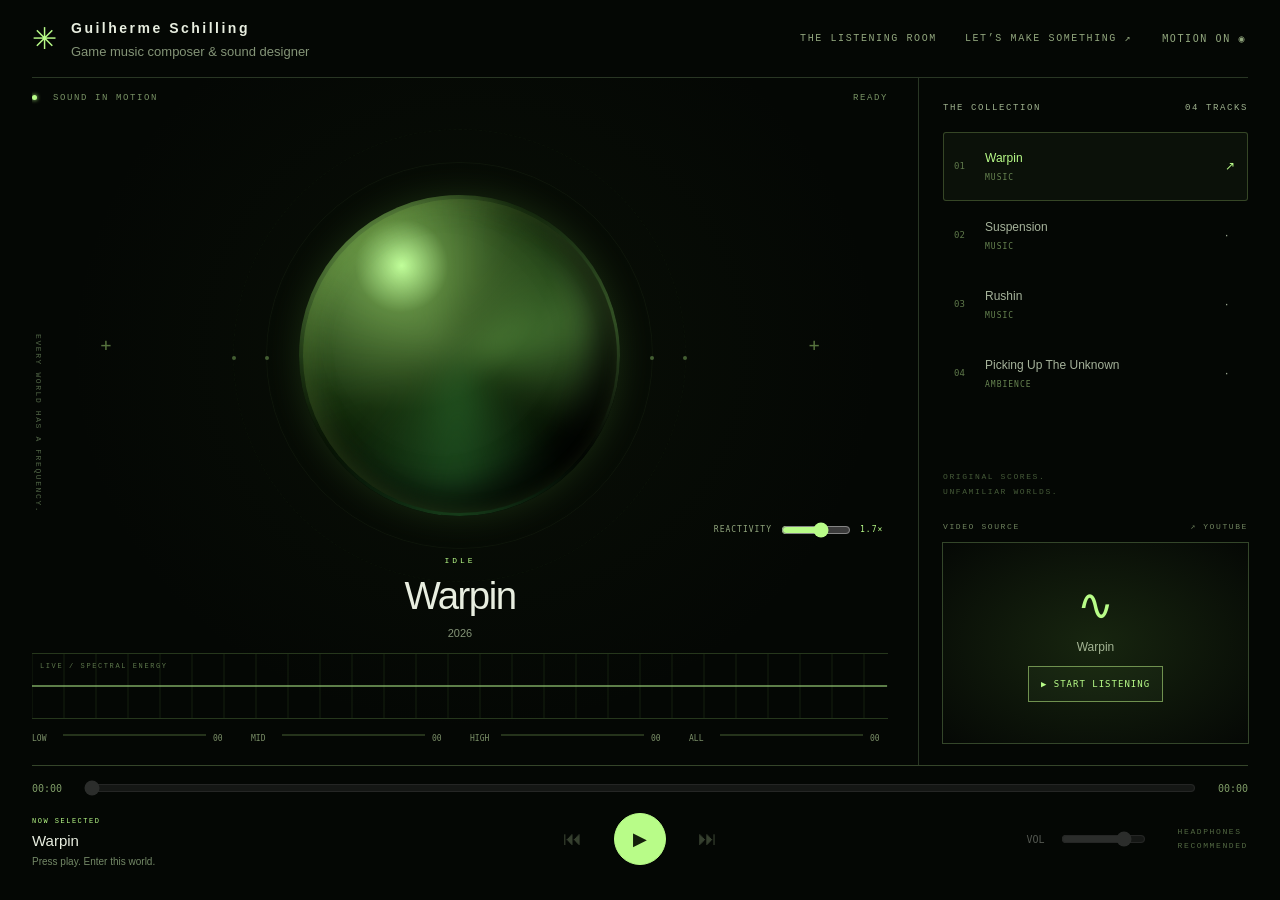
==== commit 3e6527bb: "Update index.html" ====
--- a/index.html
+++ b/index.html
@@ -18,7 +18,7 @@
       "title": "Warpin",
       "category": "Music",
       "description": "2026",
-      "youtube": "",
+      "youtube": "https://youtu.be/jOeq8D3QMNo",
       "analysis": "analysis/warpin.analysis.json",
       "offset": null
     },
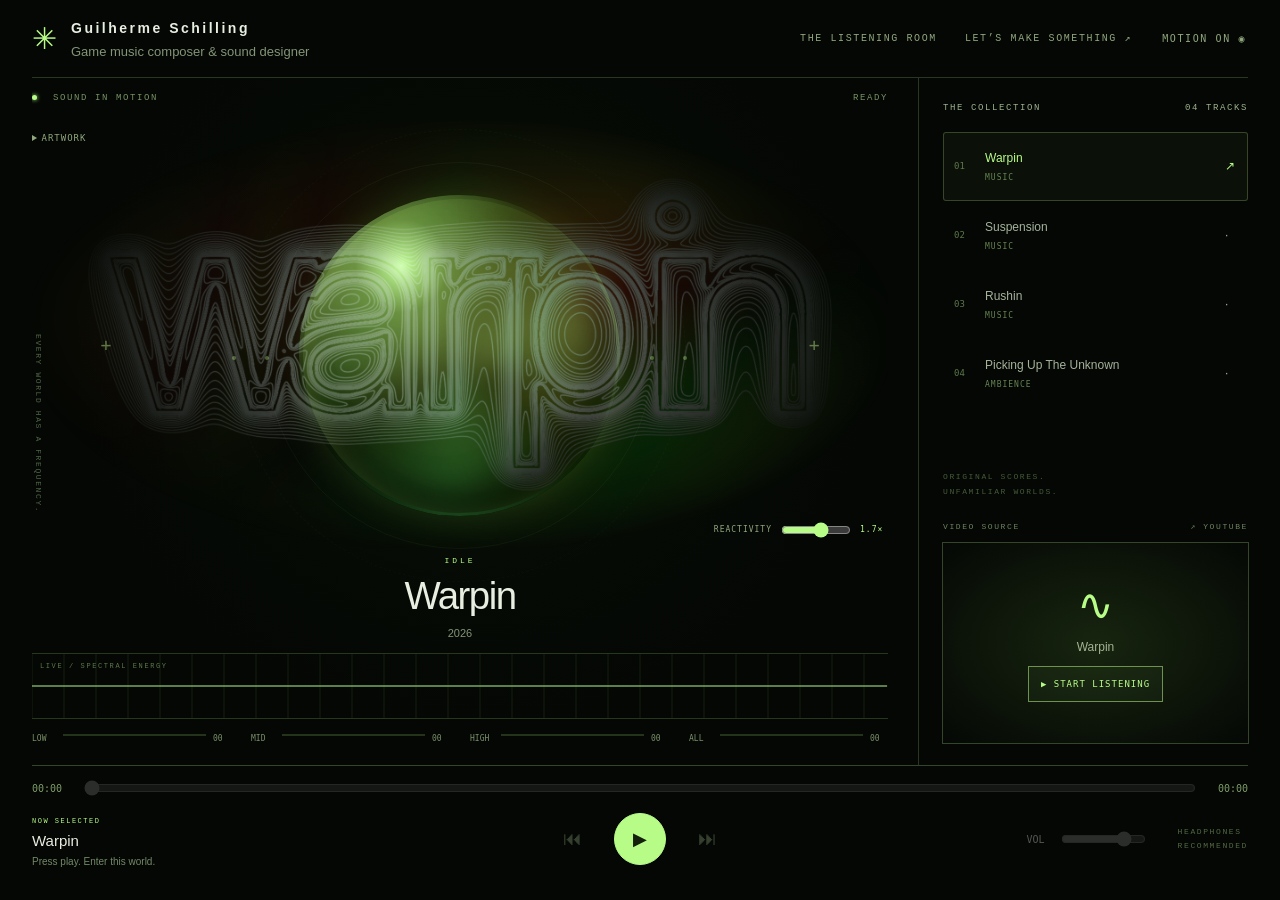
==== commit 2991015a: "Add files via upload" ====
--- a/index.html
+++ b/index.html
@@ -19,6 +19,7 @@
       "category": "Music",
       "description": "2026",
       "youtube": "https://youtu.be/jOeq8D3QMNo",
+      "background": { "image": "assets/warpin.jpg", "blend": "screen", "opacity": 0.3 },
       "analysis": "analysis/warpin.analysis.json",
       "offset": null
     },
@@ -63,6 +64,21 @@
 .loading-screen{position:fixed;inset:0;z-index:100;background:#040704;display:flex;flex-direction:column;align-items:center;justify-content:center;gap:24px;opacity:1;transition:opacity .35s ease}.loading-screen.is-leaving{opacity:0;pointer-events:none}.loading-orbit{width:58px;height:58px;position:relative;border:1px solid #354b27;border-radius:50%}.loading-orbit:before{content:'';position:absolute;inset:11px;border-radius:50%;background:radial-gradient(circle at 35% 30%,#cdffab,#64973d 40%,#10220b 80%);box-shadow:0 0 24px #b8fc8818}.loading-orbit:after{content:'';position:absolute;inset:-1px;border:1px solid transparent;border-top-color:var(--acid);border-radius:50%;animation:orbit 1.5s linear infinite}.loading-copy{text-align:center}.loading-copy .mono{color:var(--acid);letter-spacing:3px;font-size:10px}.loading-copy p{font-size:11px;color:#788d68;margin:10px 0 0}@media(prefers-reduced-motion:reduce){.loading-screen{transition:none}.loading-orbit:after{animation:none}}
 .reactivity{position:absolute;right:0;bottom:10px;z-index:2;display:flex;align-items:center;gap:9px;color:#91a67d;font:8px monospace;letter-spacing:1px}.reactivity input{width:70px!important;height:18px;margin:0;accent-color:var(--acid)}.reactivity output{min-width:28px;color:var(--acid)}.orb-field{position:absolute;inset:-8%;width:116%;height:116%;pointer-events:none}.core{transform:scale(calc(1 + var(--bass)*.24 + var(--impact,0)*.06))}.core-ring:not(.outer){transform:scale(calc(1 + var(--bass)*.23));border-color:rgba(184,252,136,calc(.12 + var(--energy)*.45))}.orb-shell{filter:brightness(calc(1 + var(--energy)*.28)) saturate(calc(1 + var(--energy)*.3))}.paused-motion .orb-field{visibility:hidden}@media(max-width:650px){.reactivity{bottom:2px;font-size:7px;gap:5px}.reactivity input{width:55px!important}.reactivity label{font-size:0}.reactivity label:after{content:'FX';font-size:7px}.orb-cross.right{display:none}}
 </style>
+<style>
+.orb-space{isolation:isolate}
+.orb-art{position:absolute;inset:0;width:100%;height:100%;object-fit:cover;z-index:1;pointer-events:none;opacity:0;mix-blend-mode:screen;mask-image:radial-gradient(ellipse at center,#000 25%,transparent 72%);-webkit-mask-image:radial-gradient(ellipse at center,#000 25%,transparent 72%);transition:opacity .45s ease}
+.art-controls{position:absolute;top:5px;left:0;z-index:3;color:#91a67d;font:9px monospace;max-width:calc(100% - 8px)}
+.art-controls summary{cursor:pointer;padding:8px 0;letter-spacing:1px;width:max-content}
+.art-controls[open]{padding:0 12px 12px;background:#081006f2;border:1px solid #35452a;border-radius:4px}
+.art-controls label{display:flex;align-items:center;gap:10px;margin-top:10px}
+.art-controls select{background:#101b0b;color:var(--ink);border:1px solid #465d33;padding:5px;font:10px monospace}
+.art-controls input[type=file]{max-width:180px;font:10px monospace}
+.art-controls input[type=range]{width:100px}
+.art-controls output{min-width:30px;color:var(--acid)}
+.art-controls p{max-width:220px;font-size:9px;line-height:1.5;margin:10px 0 0}
+.art-controls select:focus-visible,.art-controls summary:focus-visible{outline:2px solid var(--acid);outline-offset:3px}
+@media(prefers-reduced-motion:reduce){.orb-art{transition:none}}
+</style>
 <noscript><style>.loading-screen{display:none}</style></noscript>
 </head>
 <body>
@@ -184,6 +200,52 @@
 
 document.title = `${settings.name || 'Music'} — Composer & Sound Designer`;
 if (settings.email && /^[^\s@]+@[^\s@]+\.[^\s@]+$/.test(settings.email)) {$('contact-link').hidden=false;$('contact-link').href = `mailto:${settings.email}`;$('contact-link').textContent = 'LET’S MAKE SOMETHING ↗';}
+const artBlends = ['screen','soft-light','overlay','multiply','lighten','normal'];
+for (const track of tracks) {
+  const bg = track.background || {};
+  track.background = {
+    image: typeof bg.image === 'string' ? bg.image : '',
+    blend: artBlends.includes(bg.blend) ? bg.blend : 'screen',
+    opacity: Number.isFinite(bg.opacity) ? Math.max(0,Math.min(1,bg.opacity)) : .3
+  };
+}
+const art = document.createElement('img');
+art.id='orb-art';art.className='orb-art';art.alt='';art.hidden=true;art.setAttribute('aria-hidden','true');
+const artControls=document.createElement('details');artControls.className='art-controls';
+artControls.innerHTML='<summary>ARTWORK</summary><label>Image <input id="art-file" type="file" accept="image/*"></label><label for="art-blend">Blend <select id="art-blend"></select></label><label for="art-opacity">Opacity <input id="art-opacity" type="range" min="0" max="100" step="1" value="30"><output id="art-opacity-value" for="art-opacity">30%</output></label><p id="art-status" role="status">Choose artwork for this track.</p>';
+document.querySelector('.orb-space').append(art,artControls);
+for(const blend of artBlends){const option=document.createElement('option');option.value=blend;option.textContent=blend.replace('-',' ');$('art-blend').append(option);}
+let artRequest=0;
+function paintArtwork(){
+  if(!selected)return;
+  const bg=selected.background;
+  art.style.mixBlendMode=bg.blend;art.style.opacity=art.hidden?0:bg.opacity;
+  $('art-blend').value=bg.blend;$('art-opacity').value=Math.round(bg.opacity*100);
+  $('art-opacity-value').textContent=`${Math.round(bg.opacity*100)}%`;
+}
+function loadArtwork(){
+  const request=++artRequest,src=selected?.background.image;
+  art.hidden=true;art.removeAttribute('src');$('art-file').value='';paintArtwork();
+  $('art-status').textContent=src?'Loading artwork…':'Choose artwork for this track.';
+  if(!src)return;
+  const pending=new Image();
+  pending.onload=()=>{
+    if(request!==artRequest)return;
+    art.src=src;art.hidden=false;
+    requestAnimationFrame(()=>{if(request===artRequest)paintArtwork();});
+    $('art-status').textContent='Adjustments apply to this track for this visit.';
+  };
+  pending.onerror=()=>{if(request===artRequest)$('art-status').textContent='Image unavailable. Choose another image.';};
+  pending.src=src;
+}
+$('art-blend').addEventListener('change',()=>{if(selected){selected.background.blend=$('art-blend').value;paintArtwork();}});
+$('art-opacity').addEventListener('input',()=>{if(selected){selected.background.opacity=Number($('art-opacity').value)/100;paintArtwork();}});
+$('art-file').addEventListener('change',()=>{
+  const file=$('art-file').files[0];if(!selected||!file)return;
+  if(!file.type.startsWith('image/')){$('art-status').textContent='Please choose an image file.';return;}
+  if(selected.artObjectURL)URL.revokeObjectURL(selected.artObjectURL);
+  selected.artObjectURL=URL.createObjectURL(file);selected.background.image=selected.artObjectURL;loadArtwork();
+});
 const reduced = matchMedia('(prefers-reduced-motion: reduce)');
 let motion = !reduced.matches, selected = null, player = null, ready = false, state = -1, apiPromise = null;
 let selection = 0, fetchController = null, analysisError = false, errorState = false;
@@ -252,7 +314,7 @@
   } catch(error) {if(error.name==='AbortError'||token!==selection)return;analysisError=true;console.warn('Analysis:',track.title,error.message);}
 }
 function selectTrack(track,loadVideo=false) {
-  fetchController?.abort();const token=++selection;selected=track;analysisError=false;wantsPlay=loadVideo;seeking=false;
+  fetchController?.abort();const token=++selection;selected=track;loadArtwork();analysisError=false;wantsPlay=loadVideo;seeking=false;
   if(ready)player.pauseVideo();resetPlayback();renderTracks();
   $('track-title').textContent=track.title || 'Untitled';$('visual-title').textContent=track.title || 'A world waiting to be heard.';$('track-description').textContent=track.description || '';$('cover-title').textContent=track.title || 'A world waiting to be heard.';
   $('start-listening').hidden=!track.id;$('empty-copy').hidden=!!track.id;$('screen-cover').hidden=ready&&!!track.id;
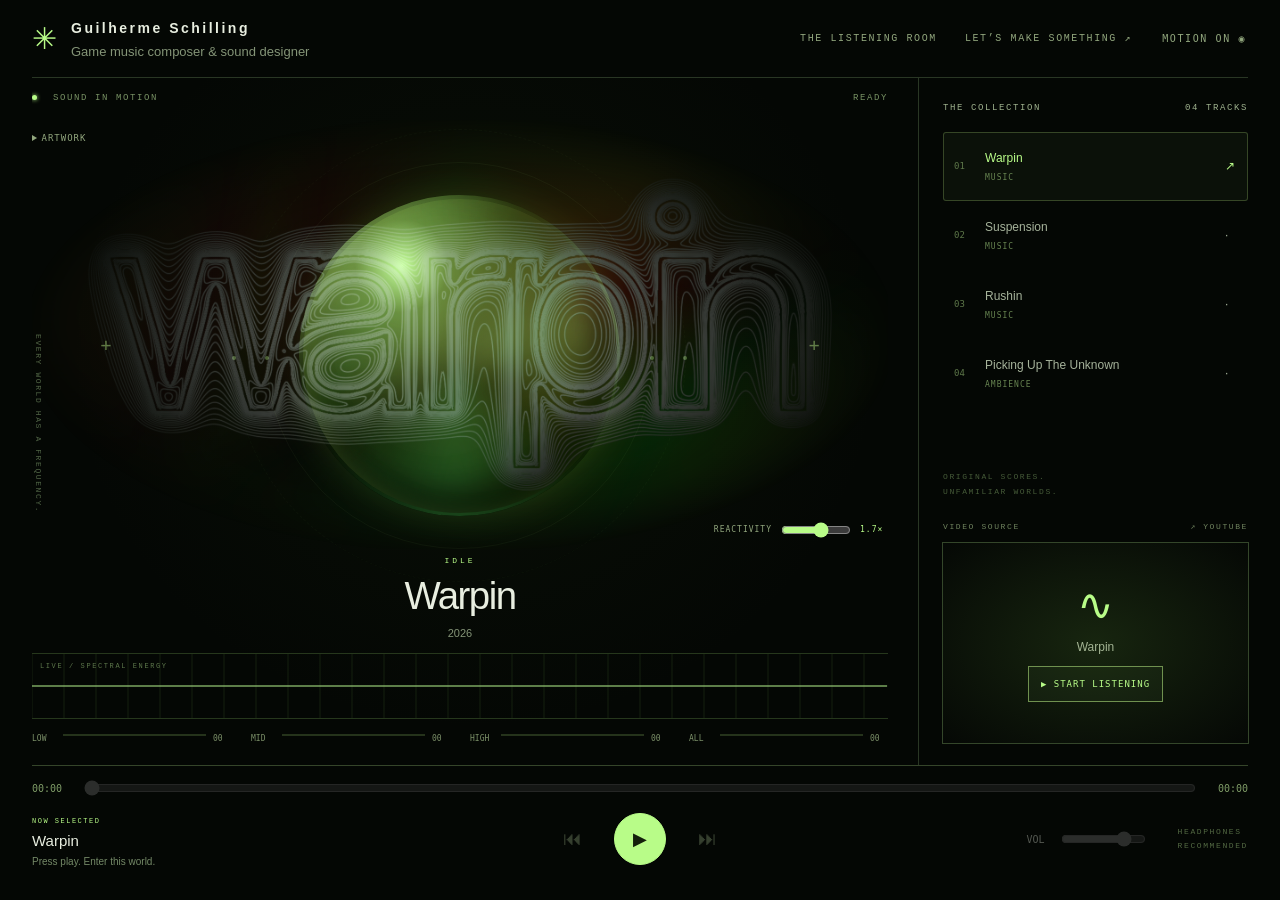
==== commit cae416e8: "Add files via upload" ====
--- a/index.html
+++ b/index.html
@@ -72,7 +72,6 @@
 .art-controls[open]{padding:0 12px 12px;background:#081006f2;border:1px solid #35452a;border-radius:4px}
 .art-controls label{display:flex;align-items:center;gap:10px;margin-top:10px}
 .art-controls select{background:#101b0b;color:var(--ink);border:1px solid #465d33;padding:5px;font:10px monospace}
-.art-controls input[type=file]{max-width:180px;font:10px monospace}
 .art-controls input[type=range]{width:100px}
 .art-controls output{min-width:30px;color:var(--acid)}
 .art-controls p{max-width:220px;font-size:9px;line-height:1.5;margin:10px 0 0}
@@ -212,7 +211,7 @@
 const art = document.createElement('img');
 art.id='orb-art';art.className='orb-art';art.alt='';art.hidden=true;art.setAttribute('aria-hidden','true');
 const artControls=document.createElement('details');artControls.className='art-controls';
-artControls.innerHTML='<summary>ARTWORK</summary><label>Image <input id="art-file" type="file" accept="image/*"></label><label for="art-blend">Blend <select id="art-blend"></select></label><label for="art-opacity">Opacity <input id="art-opacity" type="range" min="0" max="100" step="1" value="30"><output id="art-opacity-value" for="art-opacity">30%</output></label><p id="art-status" role="status">Choose artwork for this track.</p>';
+artControls.innerHTML='<summary>ARTWORK</summary><label for="art-blend">Blend <select id="art-blend"></select></label><label for="art-opacity">Opacity <input id="art-opacity" type="range" min="0" max="100" step="1" value="30"><output id="art-opacity-value" for="art-opacity">30%</output></label><p id="art-status" role="status"></p>';
 document.querySelector('.orb-space').append(art,artControls);
 for(const blend of artBlends){const option=document.createElement('option');option.value=blend;option.textContent=blend.replace('-',' ');$('art-blend').append(option);}
 let artRequest=0;
@@ -225,8 +224,8 @@
 }
 function loadArtwork(){
   const request=++artRequest,src=selected?.background.image;
-  art.hidden=true;art.removeAttribute('src');$('art-file').value='';paintArtwork();
-  $('art-status').textContent=src?'Loading artwork…':'Choose artwork for this track.';
+  art.hidden=true;art.removeAttribute('src');artControls.hidden=!src;paintArtwork();
+  $('art-status').textContent=src?'Loading artwork…':'';
   if(!src)return;
   const pending=new Image();
   pending.onload=()=>{
@@ -235,17 +234,11 @@
     requestAnimationFrame(()=>{if(request===artRequest)paintArtwork();});
     $('art-status').textContent='Adjustments apply to this track for this visit.';
   };
-  pending.onerror=()=>{if(request===artRequest)$('art-status').textContent='Image unavailable. Choose another image.';};
+  pending.onerror=()=>{if(request===artRequest)$('art-status').textContent='Artwork unavailable.';};
   pending.src=src;
 }
 $('art-blend').addEventListener('change',()=>{if(selected){selected.background.blend=$('art-blend').value;paintArtwork();}});
 $('art-opacity').addEventListener('input',()=>{if(selected){selected.background.opacity=Number($('art-opacity').value)/100;paintArtwork();}});
-$('art-file').addEventListener('change',()=>{
-  const file=$('art-file').files[0];if(!selected||!file)return;
-  if(!file.type.startsWith('image/')){$('art-status').textContent='Please choose an image file.';return;}
-  if(selected.artObjectURL)URL.revokeObjectURL(selected.artObjectURL);
-  selected.artObjectURL=URL.createObjectURL(file);selected.background.image=selected.artObjectURL;loadArtwork();
-});
 const reduced = matchMedia('(prefers-reduced-motion: reduce)');
 let motion = !reduced.matches, selected = null, player = null, ready = false, state = -1, apiPromise = null;
 let selection = 0, fetchController = null, analysisError = false, errorState = false;
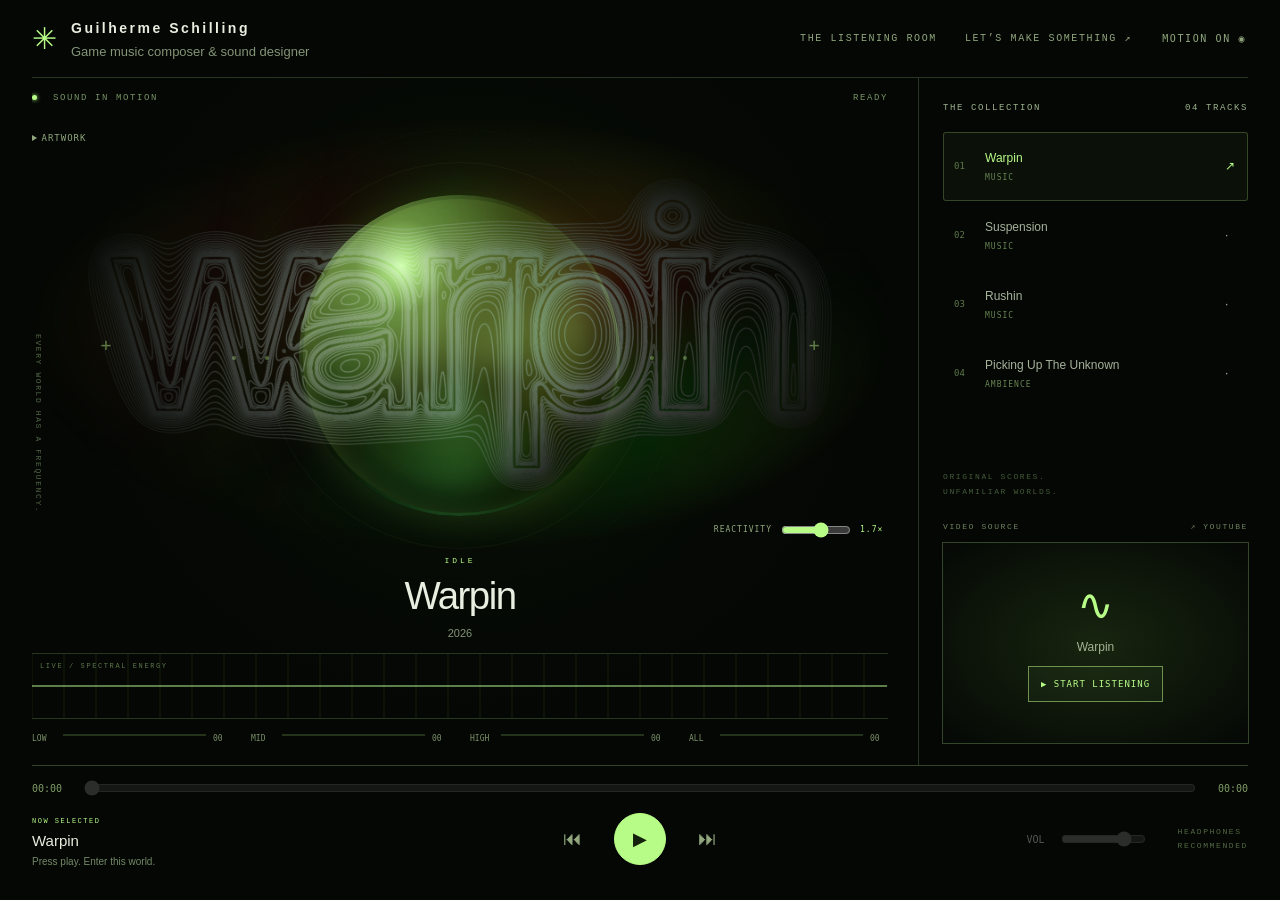
==== commit 6879ccc9: "Update index.html" ====
--- a/index.html
+++ b/index.html
@@ -28,7 +28,8 @@
       "category": "Music",
       "description": "2026",
       "youtube": "",
-      "analysis": "analysis/",
+      "background": { "image": "assets/suspension.jpg", "blend": "multiply", "opacity": 0.59 },
+      "analysis": "analysis/suspension.analysis.json",
       "offset": null
     },
     {
@@ -36,15 +37,17 @@
       "category": "Music",
       "description": "2026",
       "youtube": "",
-      "analysis": "analysis/",
+      "background": { "image": "assets/rushin.jpg", "blend": "multiply", "opacity": 0.59 },
+      "analysis": "analysis/rushin.analysis.json",
       "offset": null
     },
     {
       "title": "Picking Up The Unknown",
       "category": "Ambience",
       "description": "2023",
-      "youtube": "",
-      "analysis": "analysis/yesand.analysis.json",
+      "youtube": "https://youtu.be/uCNZtAIXVc8",
+      "background": { "image": "assets/picking-up-the-unknown.jpg", "blend": "multiply", "opacity": 0.59 },
+      "analysis": "analysis/putu.analysis.json",
       "offset": null
     }
   ]
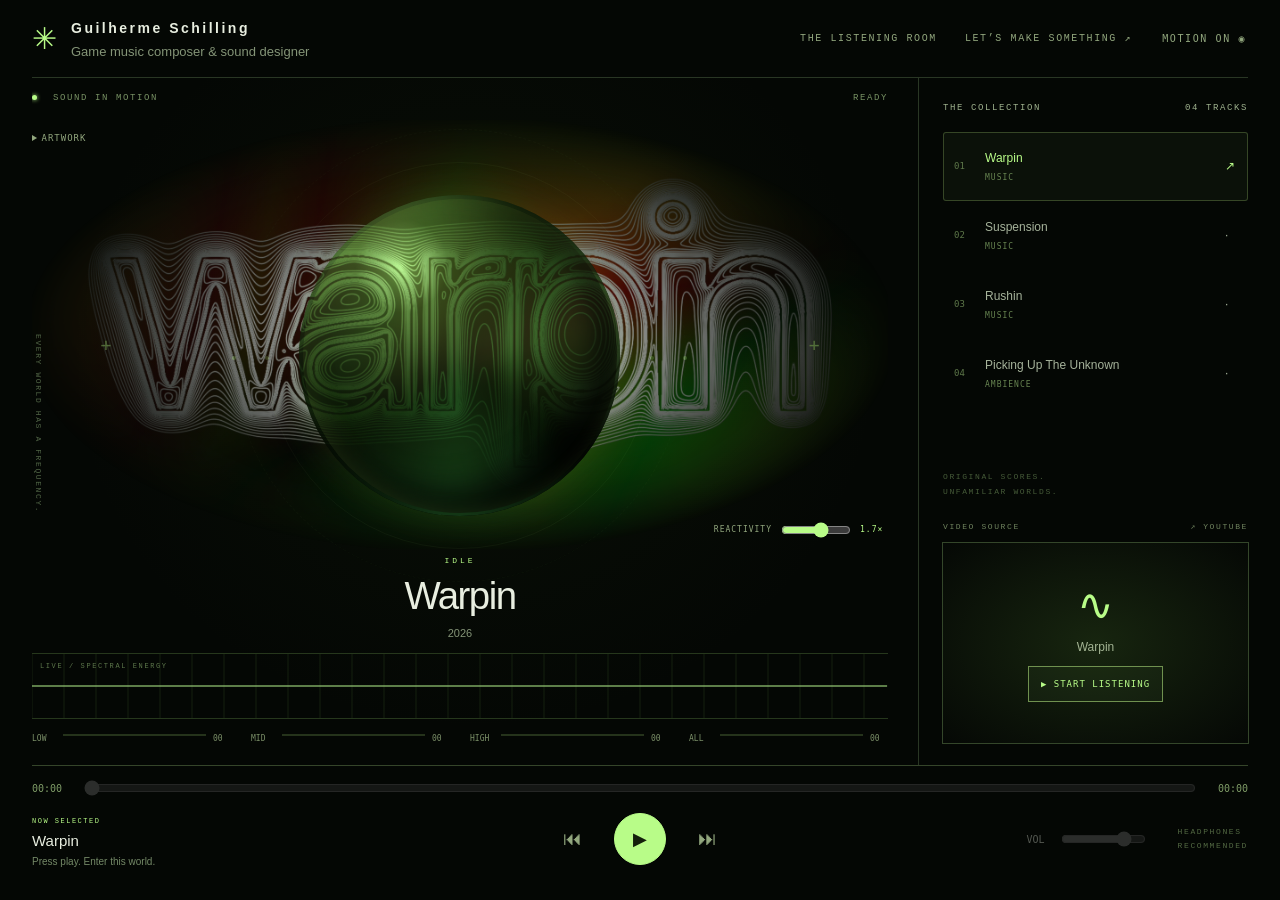
==== commit d3cd5dea: "blend Update index.html" ====
--- a/index.html
+++ b/index.html
@@ -19,7 +19,7 @@
       "category": "Music",
       "description": "2026",
       "youtube": "https://youtu.be/jOeq8D3QMNo",
-      "background": { "image": "assets/warpin.jpg", "blend": "screen", "opacity": 0.3 },
+      "background": { "image": "assets/warpin.jpg", "blend": "multiply", "opacity": 0.59 },
       "analysis": "analysis/warpin.analysis.json",
       "offset": null
     },
@@ -55,7 +55,7 @@
 </script>
 <style>
 :root{color-scheme:dark;--ink:#e8eee0;--muted:#849477;--acid:#b8fc88;--energy:0;--bass:0;font-family:Arial,Helvetica,sans-serif;background:#040704;color:var(--ink)}
-*{box-sizing:border-box}html,body{margin:0;width:100%;height:100%;overflow:hidden;overscroll-behavior:none}button,input,a{touch-action:manipulation;-webkit-tap-highlight-color:transparent}a{color:inherit;text-decoration:none}button{font:inherit;cursor:pointer;color:inherit}button:disabled,input:disabled{opacity:.35;cursor:default}button:focus-visible,a:focus-visible,input:focus-visible{outline:2px solid var(--acid);outline-offset:4px}button:hover:not(:disabled),a:hover{color:var(--acid)}[hidden]{display:none!important}.mono,.eyebrow{font:10px/1.5 'Courier New',monospace;letter-spacing:1.6px;text-transform:uppercase}.eyebrow{color:var(--acid)}.app{height:100vh;height:100dvh;display:grid;grid-template-rows:78px minmax(0,1fr) 135px;padding:0 32px;max-width:2000px;margin:auto}.app-header{display:flex;align-items:center;justify-content:space-between;gap:20px;border-bottom:1px solid #293624}.identity{display:flex;align-items:center;gap:14px;min-width:0}.brand-mark{font-size:30px;color:var(--acid)}.artist-name{font-weight:700;letter-spacing:2.5px;font-size:14px}.identity p{font-size:13px;color:var(--muted);margin:7px 0 0}.header-right{display:flex;align-items:center;gap:28px;color:#91a67d}.quiet{background:none;border:0;padding:10px 2px;font:10px monospace;white-space:nowrap}.console{display:grid;grid-template-columns:minmax(0,1fr) 330px;min-height:0}.stage{position:relative;min-width:0;min-height:0;display:grid;grid-template-rows:42px minmax(0,1fr) auto 66px 38px;padding:0 30px 8px 0;overflow:hidden;background:radial-gradient(ellipse at 50% 40%,rgba(62,100,30,calc(.09 + var(--energy)*.09)),transparent 65%)}.stage-top{display:flex;align-items:center;justify-content:space-between;color:#789264;font-size:9px}.live-dot{display:inline-block;width:5px;height:5px;border-radius:50%;background:var(--acid);margin-right:9px;box-shadow:0 0 calc(4px + var(--energy)*14px) #b8fc88}.orb-space{position:relative;min-height:0;display:grid;place-items:center;container-type:size}.core{position:relative;width:min(88cqw,110cqh,640px);height:min(88cqw,110cqh,640px);transform:scale(calc(1 + var(--bass)*.12));will-change:transform}.orb-iframe{position:absolute;inset:0;width:100%;height:100%;border:0;pointer-events:none;background:transparent;color-scheme:dark;opacity:0;mix-blend-mode:screen}.orb-iframe.ready{opacity:1}.orb-shell{position:absolute;inset:16%;border-radius:50%;overflow:hidden;background:radial-gradient(circle at 32% 22%,#c1ff9b,#527b36 14%,#152e0d 44%,#030a02 70%);box-shadow:inset -16px -12px 40px #000c,0 0 calc(35px + var(--energy)*65px) #8bf15c22}.orb-shell:before{content:'';position:absolute;inset:-15%;border-radius:45%;background:conic-gradient(from 20deg,transparent,#a4ff7950,transparent 30%,#32833977,transparent 60%,#c2ff9222,transparent);filter:blur(15px);animation:orbit 15s linear infinite}.orb-shell:after{content:'';position:absolute;inset:1%;border-radius:50%;box-shadow:inset 8px 4px 24px #baff6b30,inset -20px -20px 30px #000b}.gpu-ready>.orb-shell{visibility:hidden}.core-ring{position:absolute;inset:9%;border:1px solid #70884e35;border-radius:50%;transform:scale(calc(1 + var(--bass)*.12));opacity:calc(.35 + var(--energy)*.65)}.core-ring:before,.core-ring:after{content:'';position:absolute;width:4px;height:4px;border-radius:50%;background:#b8fc88;top:50%;left:-2px}.core-ring:after{left:auto;right:-2px}.core-ring.outer{inset:2%;border-style:dashed;border-color:#4f713e30;animation:orbit 70s linear infinite}.orb-cross{position:absolute;top:50%;font:18px monospace;color:#56733d}.orb-cross.left{left:8%}.orb-cross.right{right:8%}.orbit-label{position:absolute;left:0;top:50%;writing-mode:vertical-rl;font-size:8px;color:#526647}.stage-caption{text-align:center;padding:0 12px 12px;min-width:0}.stage-caption .eyebrow{font-size:8px;letter-spacing:3px}.stage-caption h1{font-size:clamp(25px,3vw,45px);line-height:1.04;letter-spacing:-1.5px;font-weight:400;margin:9px 0;overflow-wrap:anywhere;display:-webkit-box;-webkit-line-clamp:2;-webkit-box-orient:vertical;overflow:hidden}.stage-caption h1 em{font-family:Georgia,serif;color:var(--acid);font-weight:400}.stage-caption p{font-size:11px;color:var(--muted);line-height:1.5;margin:8px auto 0;max-width:480px;white-space:nowrap;overflow:hidden;text-overflow:ellipsis}.wave-scope{position:relative;min-height:0;border-top:1px solid #26371c;border-bottom:1px solid #26371c}.wave-scope canvas{display:block;width:100%;height:100%}.scope-label{position:absolute;left:8px;top:7px;color:#5d774b;font-size:7px;pointer-events:none}.meters{display:grid;grid-template-columns:repeat(4,minmax(0,1fr));gap:20px;align-items:center}.meter-row{display:grid;grid-template-columns:24px minmax(0,1fr) 18px;gap:7px;font:8px monospace;color:#7c9169}.meter-track{height:2px;background:#25331b;overflow:hidden}.meter-fill{height:100%;width:100%;transform:scaleX(0);transform-origin:left;background:var(--acid)}.sidebar{display:flex;flex-direction:column;min-width:0;min-height:0;padding:24px 0 22px 24px;border-left:1px solid #293624;gap:22px}.collection{display:flex;flex-direction:column;min-height:0;flex:1}.playlist-heading{display:flex;align-items:center;justify-content:space-between;gap:8px;color:#9fb28e;margin-bottom:16px;font-size:9px}.track-list{overflow:auto;min-height:0;scrollbar-width:thin;scrollbar-color:#465d33 transparent;overscroll-behavior:contain}.track{width:100%;display:grid;grid-template-columns:22px minmax(0,1fr) 12px;align-items:center;gap:9px;text-align:left;background:none;border:1px solid transparent;padding:16px 10px;border-radius:3px;color:#a6b39b}.track[aria-pressed=true]{color:var(--acid);border-color:#6c8b4b70;background:#b8fc880b}.track-number{font:9px monospace;color:#5d7749}.track-title{font-size:12px;line-height:1.5;display:block;overflow-wrap:anywhere}.track-category{font:8px/1.5 monospace;display:block;color:#678451;margin-top:5px;text-transform:uppercase;letter-spacing:1px}.track-arrow{font-size:12px}.collection-note{margin:auto 0 0;padding-top:20px;line-height:1.9;font-size:8px;color:#465b39}.video-panel{flex:none}.video-heading{display:flex;justify-content:space-between;margin-bottom:10px;font-size:8px;color:#70845f}.screen{position:relative;width:100%;height:200px;min-width:200px;min-height:200px;background:#020502;border:1px solid #34462a}.screen iframe,#youtube{position:absolute;inset:0;width:100%;height:100%;border:0}.screen-cover{position:absolute;inset:0;display:flex;flex-direction:column;align-items:center;justify-content:center;gap:12px;padding:14px;text-align:center;background:radial-gradient(#17250f,#050805);font-size:12px;color:#a3b493}.screen-symbol{font:44px/1 Georgia;color:var(--acid)}.play-button{background:#b8fc880a;border:1px solid #6f914f;color:var(--acid);font:9px monospace;letter-spacing:1px;padding:12px}.screen-cover p{font-size:10px;margin:0;color:#687e58}.transport{border-top:1px solid #35452a;padding:13px 0 max(14px,env(safe-area-inset-bottom));min-width:0}.seek-row{display:grid;grid-template-columns:40px minmax(0,1fr) 40px;align-items:center;gap:12px;font:10px monospace;color:#7f9c67}.seek-row span:last-child{text-align:right}input[type=range]{width:100%;min-width:0;height:18px;margin:0;accent-color:var(--acid);cursor:pointer}.transport-main{display:grid;grid-template-columns:minmax(0,1fr) auto minmax(0,1fr);gap:25px;align-items:center;margin-top:12px}.track-info{min-width:0}.track-info .eyebrow{font-size:7px;letter-spacing:1.5px}.track-info h2{font-size:15px;font-weight:400;margin:5px 0;white-space:nowrap;overflow:hidden;text-overflow:ellipsis}.track-info p{color:#748967;font-size:10px;line-height:1.5;margin:0;white-space:nowrap;overflow:hidden;text-overflow:ellipsis}.play-controls{display:flex;gap:20px;align-items:center}.icon-button{background:none;border:0;padding:12px;color:#92a77e;font-size:19px}.primary-play{width:52px;height:52px;border-radius:50%;border:1px solid #b8fc88;background:#b8fc88;color:#13200b;font-size:18px}.primary-play:hover:not(:disabled){color:#13200b;box-shadow:0 0 24px #b8fc8830}.volume-controls{display:flex;gap:14px;align-items:center;justify-content:flex-end}.volume-controls input{max-width:85px}.headphone-note{font-size:8px;color:#536943;line-height:1.8;margin-left:18px}.paused-motion .orb-shell:before,.paused-motion .core-ring.outer,.orb-sleep .orb-shell:before,.orb-sleep .core-ring.outer{animation-play-state:paused}.paused-motion .core,.paused-motion .core-ring{transform:none}@keyframes orbit{to{transform:rotate(360deg)}}
+*{box-sizing:border-box}html,body{margin:0;width:100%;height:100%;overflow:hidden;overscroll-behavior:none}button,input,a{touch-action:manipulation;-webkit-tap-highlight-color:transparent}a{color:inherit;text-decoration:none}button{font:inherit;cursor:pointer;color:inherit}button:disabled,input:disabled{opacity:.35;cursor:default}button:focus-visible,a:focus-visible,input:focus-visible{outline:2px solid var(--acid);outline-offset:4px}button:hover:not(:disabled),a:hover{color:var(--acid)}[hidden]{display:none!important}.mono,.eyebrow{font:10px/1.5 'Courier New',monospace;letter-spacing:1.6px;text-transform:uppercase}.eyebrow{color:var(--acid)}.app{height:100vh;height:100dvh;display:grid;grid-template-rows:78px minmax(0,1fr) 135px;padding:0 32px;max-width:2000px;margin:auto}.app-header{display:flex;align-items:center;justify-content:space-between;gap:20px;border-bottom:1px solid #293624}.identity{display:flex;align-items:center;gap:14px;min-width:0}.brand-mark{font-size:30px;color:var(--acid)}.artist-name{font-weight:700;letter-spacing:2.5px;font-size:14px}.identity p{font-size:13px;color:var(--muted);margin:7px 0 0}.header-right{display:flex;align-items:center;gap:28px;color:#91a67d}.quiet{background:none;border:0;padding:10px 2px;font:10px monospace;white-space:nowrap}.console{display:grid;grid-template-columns:minmax(0,1fr) 330px;min-height:0}.stage{position:relative;min-width:0;min-height:0;display:grid;grid-template-rows:42px minmax(0,1fr) auto 66px 38px;padding:0 30px 8px 0;overflow:hidden;background:radial-gradient(ellipse at 50% 40%,rgba(62,100,30,calc(.09 + var(--energy)*.09)),transparent 65%)}.stage-top{display:flex;align-items:center;justify-content:space-between;color:#789264;font-size:9px}.live-dot{display:inline-block;width:5px;height:5px;border-radius:50%;background:var(--acid);margin-right:9px;box-shadow:0 0 calc(4px + var(--energy)*14px) #b8fc88}.orb-space{position:relative;min-height:0;display:grid;place-items:center;container-type:size}.core{position:relative;width:min(88cqw,110cqh,640px);height:min(88cqw,110cqh,640px);transform:scale(calc(1 + var(--bass)*.12));will-change:transform}.orb-iframe{position:absolute;inset:0;width:100%;height:100%;border:0;pointer-events:none;background:transparent;color-scheme:dark;opacity:0;mix-blend-mode:screen}.orb-iframe.ready{opacity:1}.orb-shell{position:absolute;inset:16%;border-radius:50%;overflow:hidden;background:radial-gradient(circle at 32% 22%,#c1ff9b,#527b36 14%,#152e0d 44%,#030a02 70%);box-shadow:inset -16px -12px 40px #000c,0 0 calc(35px + var(--energy)*65px) #8bf15c22}.orb-shell:before{content:'';position:absolute;inset:-15%;border-radius:45%;background:conic-gradient(from 20deg,transparent,#a4ff7950,transparent 30%,#32833977,transparent 60%,#c2ff9222,transparent);filter:blur(15px);animation:orbit 15s linear infinite}.orb-shell:after{content:'';position:absolute;inset:1%;border-radius:50%;box-shadow:inset 8px 4px 24px #baff6b30,inset -20px -20px 30px #000b}.gpu-ready>.orb-shell{visibility:hidden}.core-ring{position:absolute;inset:9%;border:1px solid #70884e35;border-radius:50%;transform:scale(calc(1 + var(--bass)*.12));opacity:calc(.35 + var(--energy)*.65)}.core-ring:before,.core-ring:after{content:'';position:absolute;width:4px;height:4px;border-radius:50%;background:#b8fc88;top:50%;left:-2px}.core-ring:after{left:auto;right:-2px}.core-ring.outer{inset:2%;border-style:dashed;border-color:#4f713e30;animation:orbit 70s linear infinite}.orb-cross{position:absolute;top:50%;font:18px monospace;color:#56733d}.orb-cross.left{left:8%}.orb-cross.right{right:8%}.orbit-label{position:absolute;left:0;top:50%;writing-mode:vertical-rl;font-size:8px;color:#526647}.stage-caption{text-align:center;padding:0 12px 12px;min-width:0}.stage-caption .eyebrow{font-size:8px;letter-spacing:3px}.stage-caption h1{font-size:clamp(25px,3vw,45px);display:none;line-height:1.04;letter-spacing:-1.5px;font-weight:400;margin:9px 0;overflow-wrap:anywhere;display:-webkit-box;-webkit-line-clamp:2;-webkit-box-orient:vertical;overflow:hidden}.stage-caption h1 em{font-family:Georgia,serif;color:var(--acid);font-weight:400}.stage-caption p{font-size:11px;color:var(--muted);line-height:1.5;margin:8px auto 0;max-width:480px;white-space:nowrap;overflow:hidden;text-overflow:ellipsis}.wave-scope{position:relative;min-height:0;border-top:1px solid #26371c;border-bottom:1px solid #26371c}.wave-scope canvas{display:block;width:100%;height:100%}.scope-label{position:absolute;left:8px;top:7px;color:#5d774b;font-size:7px;pointer-events:none}.meters{display:grid;grid-template-columns:repeat(4,minmax(0,1fr));gap:20px;align-items:center}.meter-row{display:grid;grid-template-columns:24px minmax(0,1fr) 18px;gap:7px;font:8px monospace;color:#7c9169}.meter-track{height:2px;background:#25331b;overflow:hidden}.meter-fill{height:100%;width:100%;transform:scaleX(0);transform-origin:left;background:var(--acid)}.sidebar{display:flex;flex-direction:column;min-width:0;min-height:0;padding:24px 0 22px 24px;border-left:1px solid #293624;gap:22px}.collection{display:flex;flex-direction:column;min-height:0;flex:1}.playlist-heading{display:flex;align-items:center;justify-content:space-between;gap:8px;color:#9fb28e;margin-bottom:16px;font-size:9px}.track-list{overflow:auto;min-height:0;scrollbar-width:thin;scrollbar-color:#465d33 transparent;overscroll-behavior:contain}.track{width:100%;display:grid;grid-template-columns:22px minmax(0,1fr) 12px;align-items:center;gap:9px;text-align:left;background:none;border:1px solid transparent;padding:16px 10px;border-radius:3px;color:#a6b39b}.track[aria-pressed=true]{color:var(--acid);border-color:#6c8b4b70;background:#b8fc880b}.track-number{font:9px monospace;color:#5d7749}.track-title{font-size:12px;line-height:1.5;display:block;overflow-wrap:anywhere}.track-category{font:8px/1.5 monospace;display:block;color:#678451;margin-top:5px;text-transform:uppercase;letter-spacing:1px}.track-arrow{font-size:12px}.collection-note{margin:auto 0 0;padding-top:20px;line-height:1.9;font-size:8px;color:#465b39}.video-panel{flex:none}.video-heading{display:flex;justify-content:space-between;margin-bottom:10px;font-size:8px;color:#70845f}.screen{position:relative;width:100%;height:200px;min-width:200px;min-height:200px;background:#020502;border:1px solid #34462a}.screen iframe,#youtube{position:absolute;inset:0;width:100%;height:100%;border:0}.screen-cover{position:absolute;inset:0;display:flex;flex-direction:column;align-items:center;justify-content:center;gap:12px;padding:14px;text-align:center;background:radial-gradient(#17250f,#050805);font-size:12px;color:#a3b493}.screen-symbol{font:44px/1 Georgia;color:var(--acid)}.play-button{background:#b8fc880a;border:1px solid #6f914f;color:var(--acid);font:9px monospace;letter-spacing:1px;padding:12px}.screen-cover p{font-size:10px;margin:0;color:#687e58}.transport{border-top:1px solid #35452a;padding:13px 0 max(14px,env(safe-area-inset-bottom));min-width:0}.seek-row{display:grid;grid-template-columns:40px minmax(0,1fr) 40px;align-items:center;gap:12px;font:10px monospace;color:#7f9c67}.seek-row span:last-child{text-align:right}input[type=range]{width:100%;min-width:0;height:18px;margin:0;accent-color:var(--acid);cursor:pointer}.transport-main{display:grid;grid-template-columns:minmax(0,1fr) auto minmax(0,1fr);gap:25px;align-items:center;margin-top:12px}.track-info{min-width:0}.track-info .eyebrow{font-size:7px;letter-spacing:1.5px}.track-info h2{font-size:15px;font-weight:400;margin:5px 0;white-space:nowrap;overflow:hidden;text-overflow:ellipsis}.track-info p{color:#748967;font-size:10px;line-height:1.5;margin:0;white-space:nowrap;overflow:hidden;text-overflow:ellipsis}.play-controls{display:flex;gap:20px;align-items:center}.icon-button{background:none;border:0;padding:12px;color:#92a77e;font-size:19px}.primary-play{width:52px;height:52px;border-radius:50%;border:1px solid #b8fc88;background:#b8fc88;color:#13200b;font-size:18px}.primary-play:hover:not(:disabled){color:#13200b;box-shadow:0 0 24px #b8fc8830}.volume-controls{display:flex;gap:14px;align-items:center;justify-content:flex-end}.volume-controls input{max-width:85px}.headphone-note{font-size:8px;color:#536943;line-height:1.8;margin-left:18px}.paused-motion .orb-shell:before,.paused-motion .core-ring.outer,.orb-sleep .orb-shell:before,.orb-sleep .core-ring.outer{animation-play-state:paused}.paused-motion .core,.paused-motion .core-ring{transform:none}@keyframes orbit{to{transform:rotate(360deg)}}
 @media(max-width:1000px){.app{padding:0 20px;grid-template-rows:68px minmax(0,1fr) 125px}.console{grid-template-columns:minmax(0,1fr) 260px}.sidebar{padding-left:16px}.stage{padding-right:18px}.header-right{gap:16px}.room-label,.headphone-note,.collection-note{display:none}.meters{gap:10px}.orbit-label{display:none}}
 @media(max-width:650px){.app{padding:0 14px;grid-template-rows:62px minmax(0,1fr) 120px}.console{grid-template-columns:minmax(0,1fr);grid-template-rows:minmax(0,1fr) 216px}.app-header{gap:10px}.artist-name{font-size:11px;letter-spacing:1.5px}.brand-mark{font-size:24px}.identity{gap:9px}.identity p{font-size:8px;max-width:190px;white-space:nowrap;overflow:hidden;text-overflow:ellipsis}.header-right{gap:8px}.header-right a{font-size:8px}.header-right .quiet{font-size:8px}.stage{padding:0;grid-template-rows:30px minmax(0,1fr) auto 38px 24px}.stage-top{font-size:7px}.stage-caption{padding-bottom:7px}.stage-caption h1{font-size:25px;margin:5px 0;letter-spacing:-.8px}.stage-caption h1 br{display:none}.stage-caption .eyebrow{font-size:7px}.stage-caption p{display:none}.scope-label{font-size:6px;top:4px}.meters{gap:9px}.meter-row{grid-template-columns:20px minmax(0,1fr);font-size:7px;gap:4px}.meter-row>span:last-child{display:none}.sidebar{display:grid;grid-template-columns:minmax(0,1fr) 200px;gap:10px;padding:8px 0;border:0;border-top:1px solid #293624}.playlist-heading{font-size:7px;letter-spacing:.7px;margin:4px 0 8px}.playlist-heading>span:last-child{display:none}.track{padding:10px 5px;grid-template-columns:minmax(0,1fr);gap:0}.track-number,.track-arrow{display:none}.track-title{font-size:10px}.track-category{font-size:7px;letter-spacing:0}.video-heading{display:none}.screen{height:200px;width:200px}.screen-cover{font-size:10px;padding:10px}.play-button{font-size:8px}.transport{padding-top:7px}.seek-row{font-size:9px;grid-template-columns:34px minmax(0,1fr) 34px;gap:6px}.transport-main{grid-template-columns:minmax(0,1fr) auto;gap:10px;margin-top:8px}.track-info h2{font-size:13px}.track-info p{font-size:8px}.play-controls{gap:3px}.icon-button{padding:9px;font-size:17px}.primary-play{width:42px;height:42px;font-size:15px}.volume-controls{display:none}.transport .track-info .eyebrow{font-size:6px}}
 @media(max-height:650px) and (min-width:651px){.app{grid-template-rows:58px minmax(0,1fr) 108px}.stage{grid-template-rows:30px minmax(0,1fr) auto 32px 24px}.stage-caption h1{font-size:25px;margin:5px 0}.stage-caption p,.stage-caption .eyebrow{display:none}.sidebar{padding-top:12px;padding-bottom:12px;gap:12px}.playlist-heading{margin-bottom:8px}.transport-main{margin-top:4px}.primary-play{width:42px;height:42px}.transport{padding-top:7px}.identity p{display:none}}
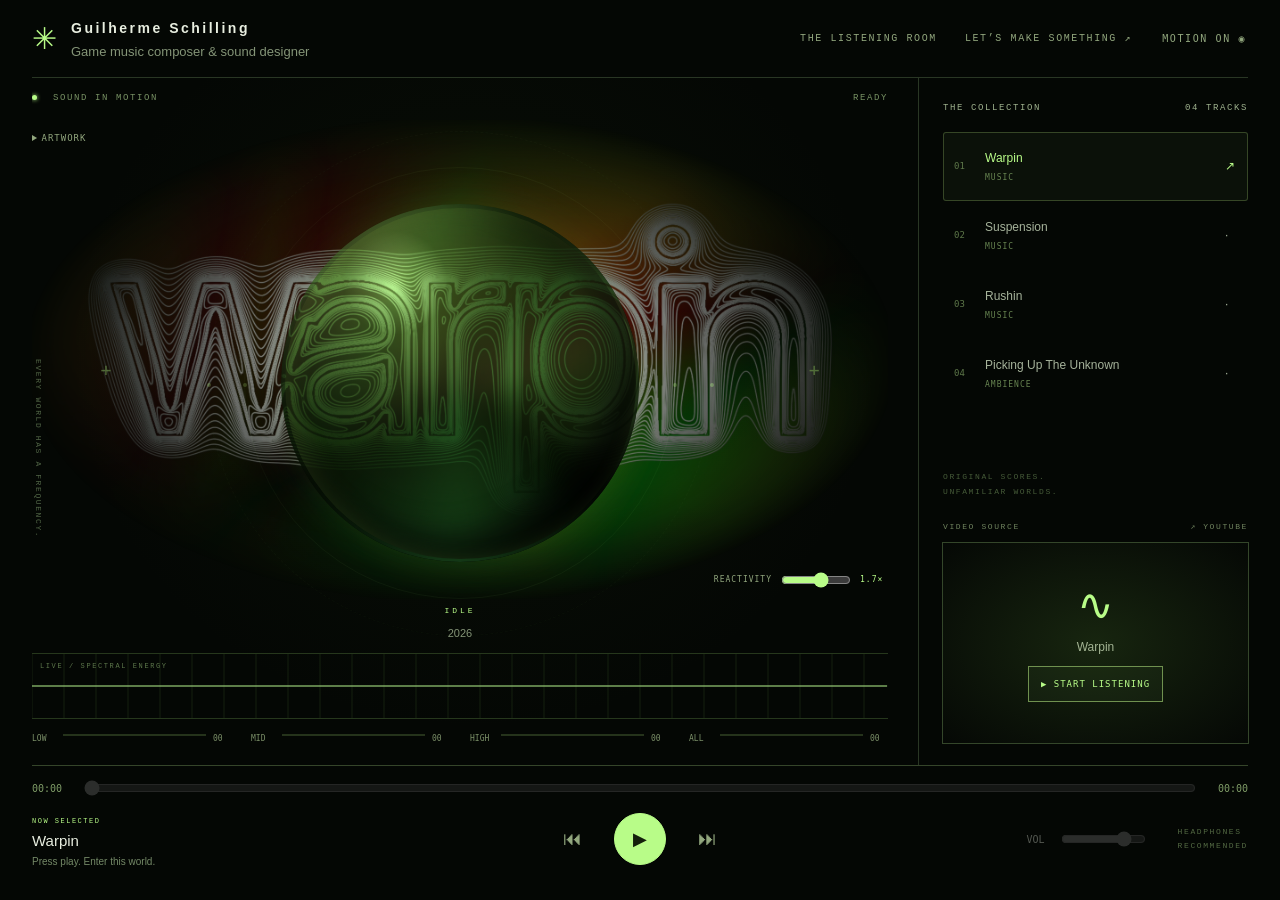
==== commit 08886a53: "done Update index.html" ====
--- a/index.html
+++ b/index.html
@@ -27,7 +27,7 @@
       "title": "Suspension",
       "category": "Music",
       "description": "2026",
-      "youtube": "",
+      "youtube": "https://youtu.be/xNgLrZQpbQ0",
       "background": { "image": "assets/suspension.jpg", "blend": "multiply", "opacity": 0.59 },
       "analysis": "analysis/suspension.analysis.json",
       "offset": null
@@ -36,7 +36,7 @@
       "title": "Rushin",
       "category": "Music",
       "description": "2026",
-      "youtube": "",
+      "youtube": "https://youtu.be/oqN5IabWxsQ",
       "background": { "image": "assets/rushin.jpg", "blend": "multiply", "opacity": 0.59 },
       "analysis": "analysis/rushin.analysis.json",
       "offset": null
@@ -55,7 +55,7 @@
 </script>
 <style>
 :root{color-scheme:dark;--ink:#e8eee0;--muted:#849477;--acid:#b8fc88;--energy:0;--bass:0;font-family:Arial,Helvetica,sans-serif;background:#040704;color:var(--ink)}
-*{box-sizing:border-box}html,body{margin:0;width:100%;height:100%;overflow:hidden;overscroll-behavior:none}button,input,a{touch-action:manipulation;-webkit-tap-highlight-color:transparent}a{color:inherit;text-decoration:none}button{font:inherit;cursor:pointer;color:inherit}button:disabled,input:disabled{opacity:.35;cursor:default}button:focus-visible,a:focus-visible,input:focus-visible{outline:2px solid var(--acid);outline-offset:4px}button:hover:not(:disabled),a:hover{color:var(--acid)}[hidden]{display:none!important}.mono,.eyebrow{font:10px/1.5 'Courier New',monospace;letter-spacing:1.6px;text-transform:uppercase}.eyebrow{color:var(--acid)}.app{height:100vh;height:100dvh;display:grid;grid-template-rows:78px minmax(0,1fr) 135px;padding:0 32px;max-width:2000px;margin:auto}.app-header{display:flex;align-items:center;justify-content:space-between;gap:20px;border-bottom:1px solid #293624}.identity{display:flex;align-items:center;gap:14px;min-width:0}.brand-mark{font-size:30px;color:var(--acid)}.artist-name{font-weight:700;letter-spacing:2.5px;font-size:14px}.identity p{font-size:13px;color:var(--muted);margin:7px 0 0}.header-right{display:flex;align-items:center;gap:28px;color:#91a67d}.quiet{background:none;border:0;padding:10px 2px;font:10px monospace;white-space:nowrap}.console{display:grid;grid-template-columns:minmax(0,1fr) 330px;min-height:0}.stage{position:relative;min-width:0;min-height:0;display:grid;grid-template-rows:42px minmax(0,1fr) auto 66px 38px;padding:0 30px 8px 0;overflow:hidden;background:radial-gradient(ellipse at 50% 40%,rgba(62,100,30,calc(.09 + var(--energy)*.09)),transparent 65%)}.stage-top{display:flex;align-items:center;justify-content:space-between;color:#789264;font-size:9px}.live-dot{display:inline-block;width:5px;height:5px;border-radius:50%;background:var(--acid);margin-right:9px;box-shadow:0 0 calc(4px + var(--energy)*14px) #b8fc88}.orb-space{position:relative;min-height:0;display:grid;place-items:center;container-type:size}.core{position:relative;width:min(88cqw,110cqh,640px);height:min(88cqw,110cqh,640px);transform:scale(calc(1 + var(--bass)*.12));will-change:transform}.orb-iframe{position:absolute;inset:0;width:100%;height:100%;border:0;pointer-events:none;background:transparent;color-scheme:dark;opacity:0;mix-blend-mode:screen}.orb-iframe.ready{opacity:1}.orb-shell{position:absolute;inset:16%;border-radius:50%;overflow:hidden;background:radial-gradient(circle at 32% 22%,#c1ff9b,#527b36 14%,#152e0d 44%,#030a02 70%);box-shadow:inset -16px -12px 40px #000c,0 0 calc(35px + var(--energy)*65px) #8bf15c22}.orb-shell:before{content:'';position:absolute;inset:-15%;border-radius:45%;background:conic-gradient(from 20deg,transparent,#a4ff7950,transparent 30%,#32833977,transparent 60%,#c2ff9222,transparent);filter:blur(15px);animation:orbit 15s linear infinite}.orb-shell:after{content:'';position:absolute;inset:1%;border-radius:50%;box-shadow:inset 8px 4px 24px #baff6b30,inset -20px -20px 30px #000b}.gpu-ready>.orb-shell{visibility:hidden}.core-ring{position:absolute;inset:9%;border:1px solid #70884e35;border-radius:50%;transform:scale(calc(1 + var(--bass)*.12));opacity:calc(.35 + var(--energy)*.65)}.core-ring:before,.core-ring:after{content:'';position:absolute;width:4px;height:4px;border-radius:50%;background:#b8fc88;top:50%;left:-2px}.core-ring:after{left:auto;right:-2px}.core-ring.outer{inset:2%;border-style:dashed;border-color:#4f713e30;animation:orbit 70s linear infinite}.orb-cross{position:absolute;top:50%;font:18px monospace;color:#56733d}.orb-cross.left{left:8%}.orb-cross.right{right:8%}.orbit-label{position:absolute;left:0;top:50%;writing-mode:vertical-rl;font-size:8px;color:#526647}.stage-caption{text-align:center;padding:0 12px 12px;min-width:0}.stage-caption .eyebrow{font-size:8px;letter-spacing:3px}.stage-caption h1{font-size:clamp(25px,3vw,45px);display:none;line-height:1.04;letter-spacing:-1.5px;font-weight:400;margin:9px 0;overflow-wrap:anywhere;display:-webkit-box;-webkit-line-clamp:2;-webkit-box-orient:vertical;overflow:hidden}.stage-caption h1 em{font-family:Georgia,serif;color:var(--acid);font-weight:400}.stage-caption p{font-size:11px;color:var(--muted);line-height:1.5;margin:8px auto 0;max-width:480px;white-space:nowrap;overflow:hidden;text-overflow:ellipsis}.wave-scope{position:relative;min-height:0;border-top:1px solid #26371c;border-bottom:1px solid #26371c}.wave-scope canvas{display:block;width:100%;height:100%}.scope-label{position:absolute;left:8px;top:7px;color:#5d774b;font-size:7px;pointer-events:none}.meters{display:grid;grid-template-columns:repeat(4,minmax(0,1fr));gap:20px;align-items:center}.meter-row{display:grid;grid-template-columns:24px minmax(0,1fr) 18px;gap:7px;font:8px monospace;color:#7c9169}.meter-track{height:2px;background:#25331b;overflow:hidden}.meter-fill{height:100%;width:100%;transform:scaleX(0);transform-origin:left;background:var(--acid)}.sidebar{display:flex;flex-direction:column;min-width:0;min-height:0;padding:24px 0 22px 24px;border-left:1px solid #293624;gap:22px}.collection{display:flex;flex-direction:column;min-height:0;flex:1}.playlist-heading{display:flex;align-items:center;justify-content:space-between;gap:8px;color:#9fb28e;margin-bottom:16px;font-size:9px}.track-list{overflow:auto;min-height:0;scrollbar-width:thin;scrollbar-color:#465d33 transparent;overscroll-behavior:contain}.track{width:100%;display:grid;grid-template-columns:22px minmax(0,1fr) 12px;align-items:center;gap:9px;text-align:left;background:none;border:1px solid transparent;padding:16px 10px;border-radius:3px;color:#a6b39b}.track[aria-pressed=true]{color:var(--acid);border-color:#6c8b4b70;background:#b8fc880b}.track-number{font:9px monospace;color:#5d7749}.track-title{font-size:12px;line-height:1.5;display:block;overflow-wrap:anywhere}.track-category{font:8px/1.5 monospace;display:block;color:#678451;margin-top:5px;text-transform:uppercase;letter-spacing:1px}.track-arrow{font-size:12px}.collection-note{margin:auto 0 0;padding-top:20px;line-height:1.9;font-size:8px;color:#465b39}.video-panel{flex:none}.video-heading{display:flex;justify-content:space-between;margin-bottom:10px;font-size:8px;color:#70845f}.screen{position:relative;width:100%;height:200px;min-width:200px;min-height:200px;background:#020502;border:1px solid #34462a}.screen iframe,#youtube{position:absolute;inset:0;width:100%;height:100%;border:0}.screen-cover{position:absolute;inset:0;display:flex;flex-direction:column;align-items:center;justify-content:center;gap:12px;padding:14px;text-align:center;background:radial-gradient(#17250f,#050805);font-size:12px;color:#a3b493}.screen-symbol{font:44px/1 Georgia;color:var(--acid)}.play-button{background:#b8fc880a;border:1px solid #6f914f;color:var(--acid);font:9px monospace;letter-spacing:1px;padding:12px}.screen-cover p{font-size:10px;margin:0;color:#687e58}.transport{border-top:1px solid #35452a;padding:13px 0 max(14px,env(safe-area-inset-bottom));min-width:0}.seek-row{display:grid;grid-template-columns:40px minmax(0,1fr) 40px;align-items:center;gap:12px;font:10px monospace;color:#7f9c67}.seek-row span:last-child{text-align:right}input[type=range]{width:100%;min-width:0;height:18px;margin:0;accent-color:var(--acid);cursor:pointer}.transport-main{display:grid;grid-template-columns:minmax(0,1fr) auto minmax(0,1fr);gap:25px;align-items:center;margin-top:12px}.track-info{min-width:0}.track-info .eyebrow{font-size:7px;letter-spacing:1.5px}.track-info h2{font-size:15px;font-weight:400;margin:5px 0;white-space:nowrap;overflow:hidden;text-overflow:ellipsis}.track-info p{color:#748967;font-size:10px;line-height:1.5;margin:0;white-space:nowrap;overflow:hidden;text-overflow:ellipsis}.play-controls{display:flex;gap:20px;align-items:center}.icon-button{background:none;border:0;padding:12px;color:#92a77e;font-size:19px}.primary-play{width:52px;height:52px;border-radius:50%;border:1px solid #b8fc88;background:#b8fc88;color:#13200b;font-size:18px}.primary-play:hover:not(:disabled){color:#13200b;box-shadow:0 0 24px #b8fc8830}.volume-controls{display:flex;gap:14px;align-items:center;justify-content:flex-end}.volume-controls input{max-width:85px}.headphone-note{font-size:8px;color:#536943;line-height:1.8;margin-left:18px}.paused-motion .orb-shell:before,.paused-motion .core-ring.outer,.orb-sleep .orb-shell:before,.orb-sleep .core-ring.outer{animation-play-state:paused}.paused-motion .core,.paused-motion .core-ring{transform:none}@keyframes orbit{to{transform:rotate(360deg)}}
+*{box-sizing:border-box}html,body{margin:0;width:100%;height:100%;overflow:hidden;overscroll-behavior:none}button,input,a{touch-action:manipulation;-webkit-tap-highlight-color:transparent}a{color:inherit;text-decoration:none}button{font:inherit;cursor:pointer;color:inherit}button:disabled,input:disabled{opacity:.35;cursor:default}button:focus-visible,a:focus-visible,input:focus-visible{outline:2px solid var(--acid);outline-offset:4px}button:hover:not(:disabled),a:hover{color:var(--acid)}[hidden]{display:none!important}.mono,.eyebrow{font:10px/1.5 'Courier New',monospace;letter-spacing:1.6px;text-transform:uppercase}.eyebrow{color:var(--acid)}.app{height:100vh;height:100dvh;display:grid;grid-template-rows:78px minmax(0,1fr) 135px;padding:0 32px;max-width:2000px;margin:auto}.app-header{display:flex;align-items:center;justify-content:space-between;gap:20px;border-bottom:1px solid #293624}.identity{display:flex;align-items:center;gap:14px;min-width:0}.brand-mark{font-size:30px;color:var(--acid)}.artist-name{font-weight:700;letter-spacing:2.5px;font-size:14px}.identity p{font-size:13px;color:var(--muted);margin:7px 0 0}.header-right{display:flex;align-items:center;gap:28px;color:#91a67d}.quiet{background:none;border:0;padding:10px 2px;font:10px monospace;white-space:nowrap}.console{display:grid;grid-template-columns:minmax(0,1fr) 330px;min-height:0}.stage{position:relative;min-width:0;min-height:0;display:grid;grid-template-rows:42px minmax(0,1fr) auto 66px 38px;padding:0 30px 8px 0;overflow:hidden;background:radial-gradient(ellipse at 50% 40%,rgba(62,100,30,calc(.09 + var(--energy)*.09)),transparent 65%)}.stage-top{display:flex;align-items:center;justify-content:space-between;color:#789264;font-size:9px}.live-dot{display:inline-block;width:5px;height:5px;border-radius:50%;background:var(--acid);margin-right:9px;box-shadow:0 0 calc(4px + var(--energy)*14px) #b8fc88}.orb-space{position:relative;min-height:0;display:grid;place-items:center;container-type:size}.core{position:relative;width:min(88cqw,110cqh,640px);height:min(88cqw,110cqh,640px);transform:scale(calc(1 + var(--bass)*.12));will-change:transform}.orb-iframe{position:absolute;inset:0;width:100%;height:100%;border:0;pointer-events:none;background:transparent;color-scheme:dark;opacity:0;mix-blend-mode:screen}.orb-iframe.ready{opacity:1}.orb-shell{position:absolute;inset:16%;border-radius:50%;overflow:hidden;background:radial-gradient(circle at 32% 22%,#c1ff9b,#527b36 14%,#152e0d 44%,#030a02 70%);box-shadow:inset -16px -12px 40px #000c,0 0 calc(35px + var(--energy)*65px) #8bf15c22}.orb-shell:before{content:'';position:absolute;inset:-15%;border-radius:45%;background:conic-gradient(from 20deg,transparent,#a4ff7950,transparent 30%,#32833977,transparent 60%,#c2ff9222,transparent);filter:blur(15px);animation:orbit 15s linear infinite}.orb-shell:after{content:'';position:absolute;inset:1%;border-radius:50%;box-shadow:inset 8px 4px 24px #baff6b30,inset -20px -20px 30px #000b}.gpu-ready>.orb-shell{visibility:hidden}.core-ring{position:absolute;inset:9%;border:1px solid #70884e35;border-radius:50%;transform:scale(calc(1 + var(--bass)*.12));opacity:calc(.35 + var(--energy)*.65)}.core-ring:before,.core-ring:after{content:'';position:absolute;width:4px;height:4px;border-radius:50%;background:#b8fc88;top:50%;left:-2px}.core-ring:after{left:auto;right:-2px}.core-ring.outer{inset:2%;border-style:dashed;border-color:#4f713e30;animation:orbit 70s linear infinite}.orb-cross{position:absolute;top:50%;font:18px monospace;color:#56733d}.orb-cross.left{left:8%}.orb-cross.right{right:8%}.orbit-label{position:absolute;left:0;top:50%;writing-mode:vertical-rl;font-size:8px;color:#526647}.stage-caption{text-align:center;padding:0 12px 12px;min-width:0}.stage-caption .eyebrow{font-size:8px;letter-spacing:3px}.stage-caption h1{font-size:clamp(25px,3vw,45px);display:none;line-height:1.04;letter-spacing:-1.5px;font-weight:400;margin:9px 0;overflow-wrap:anywhere;-webkit-line-clamp:2;-webkit-box-orient:vertical;overflow:hidden}.stage-caption h1 em{font-family:Georgia,serif;color:var(--acid);font-weight:400}.stage-caption p{font-size:11px;color:var(--muted);line-height:1.5;margin:8px auto 0;max-width:480px;white-space:nowrap;overflow:hidden;text-overflow:ellipsis}.wave-scope{position:relative;min-height:0;border-top:1px solid #26371c;border-bottom:1px solid #26371c}.wave-scope canvas{display:block;width:100%;height:100%}.scope-label{position:absolute;left:8px;top:7px;color:#5d774b;font-size:7px;pointer-events:none}.meters{display:grid;grid-template-columns:repeat(4,minmax(0,1fr));gap:20px;align-items:center}.meter-row{display:grid;grid-template-columns:24px minmax(0,1fr) 18px;gap:7px;font:8px monospace;color:#7c9169}.meter-track{height:2px;background:#25331b;overflow:hidden}.meter-fill{height:100%;width:100%;transform:scaleX(0);transform-origin:left;background:var(--acid)}.sidebar{display:flex;flex-direction:column;min-width:0;min-height:0;padding:24px 0 22px 24px;border-left:1px solid #293624;gap:22px}.collection{display:flex;flex-direction:column;min-height:0;flex:1}.playlist-heading{display:flex;align-items:center;justify-content:space-between;gap:8px;color:#9fb28e;margin-bottom:16px;font-size:9px}.track-list{overflow:auto;min-height:0;scrollbar-width:thin;scrollbar-color:#465d33 transparent;overscroll-behavior:contain}.track{width:100%;display:grid;grid-template-columns:22px minmax(0,1fr) 12px;align-items:center;gap:9px;text-align:left;background:none;border:1px solid transparent;padding:16px 10px;border-radius:3px;color:#a6b39b}.track[aria-pressed=true]{color:var(--acid);border-color:#6c8b4b70;background:#b8fc880b}.track-number{font:9px monospace;color:#5d7749}.track-title{font-size:12px;line-height:1.5;display:block;overflow-wrap:anywhere}.track-category{font:8px/1.5 monospace;display:block;color:#678451;margin-top:5px;text-transform:uppercase;letter-spacing:1px}.track-arrow{font-size:12px}.collection-note{margin:auto 0 0;padding-top:20px;line-height:1.9;font-size:8px;color:#465b39}.video-panel{flex:none}.video-heading{display:flex;justify-content:space-between;margin-bottom:10px;font-size:8px;color:#70845f}.screen{position:relative;width:100%;height:200px;min-width:200px;min-height:200px;background:#020502;border:1px solid #34462a}.screen iframe,#youtube{position:absolute;inset:0;width:100%;height:100%;border:0}.screen-cover{position:absolute;inset:0;display:flex;flex-direction:column;align-items:center;justify-content:center;gap:12px;padding:14px;text-align:center;background:radial-gradient(#17250f,#050805);font-size:12px;color:#a3b493}.screen-symbol{font:44px/1 Georgia;color:var(--acid)}.play-button{background:#b8fc880a;border:1px solid #6f914f;color:var(--acid);font:9px monospace;letter-spacing:1px;padding:12px}.screen-cover p{font-size:10px;margin:0;color:#687e58}.transport{border-top:1px solid #35452a;padding:13px 0 max(14px,env(safe-area-inset-bottom));min-width:0}.seek-row{display:grid;grid-template-columns:40px minmax(0,1fr) 40px;align-items:center;gap:12px;font:10px monospace;color:#7f9c67}.seek-row span:last-child{text-align:right}input[type=range]{width:100%;min-width:0;height:18px;margin:0;accent-color:var(--acid);cursor:pointer}.transport-main{display:grid;grid-template-columns:minmax(0,1fr) auto minmax(0,1fr);gap:25px;align-items:center;margin-top:12px}.track-info{min-width:0}.track-info .eyebrow{font-size:7px;letter-spacing:1.5px}.track-info h2{font-size:15px;font-weight:400;margin:5px 0;white-space:nowrap;overflow:hidden;text-overflow:ellipsis}.track-info p{color:#748967;font-size:10px;line-height:1.5;margin:0;white-space:nowrap;overflow:hidden;text-overflow:ellipsis}.play-controls{display:flex;gap:20px;align-items:center}.icon-button{background:none;border:0;padding:12px;color:#92a77e;font-size:19px}.primary-play{width:52px;height:52px;border-radius:50%;border:1px solid #b8fc88;background:#b8fc88;color:#13200b;font-size:18px}.primary-play:hover:not(:disabled){color:#13200b;box-shadow:0 0 24px #b8fc8830}.volume-controls{display:flex;gap:14px;align-items:center;justify-content:flex-end}.volume-controls input{max-width:85px}.headphone-note{font-size:8px;color:#536943;line-height:1.8;margin-left:18px}.paused-motion .orb-shell:before,.paused-motion .core-ring.outer,.orb-sleep .orb-shell:before,.orb-sleep .core-ring.outer{animation-play-state:paused}.paused-motion .core,.paused-motion .core-ring{transform:none}@keyframes orbit{to{transform:rotate(360deg)}}
 @media(max-width:1000px){.app{padding:0 20px;grid-template-rows:68px minmax(0,1fr) 125px}.console{grid-template-columns:minmax(0,1fr) 260px}.sidebar{padding-left:16px}.stage{padding-right:18px}.header-right{gap:16px}.room-label,.headphone-note,.collection-note{display:none}.meters{gap:10px}.orbit-label{display:none}}
 @media(max-width:650px){.app{padding:0 14px;grid-template-rows:62px minmax(0,1fr) 120px}.console{grid-template-columns:minmax(0,1fr);grid-template-rows:minmax(0,1fr) 216px}.app-header{gap:10px}.artist-name{font-size:11px;letter-spacing:1.5px}.brand-mark{font-size:24px}.identity{gap:9px}.identity p{font-size:8px;max-width:190px;white-space:nowrap;overflow:hidden;text-overflow:ellipsis}.header-right{gap:8px}.header-right a{font-size:8px}.header-right .quiet{font-size:8px}.stage{padding:0;grid-template-rows:30px minmax(0,1fr) auto 38px 24px}.stage-top{font-size:7px}.stage-caption{padding-bottom:7px}.stage-caption h1{font-size:25px;margin:5px 0;letter-spacing:-.8px}.stage-caption h1 br{display:none}.stage-caption .eyebrow{font-size:7px}.stage-caption p{display:none}.scope-label{font-size:6px;top:4px}.meters{gap:9px}.meter-row{grid-template-columns:20px minmax(0,1fr);font-size:7px;gap:4px}.meter-row>span:last-child{display:none}.sidebar{display:grid;grid-template-columns:minmax(0,1fr) 200px;gap:10px;padding:8px 0;border:0;border-top:1px solid #293624}.playlist-heading{font-size:7px;letter-spacing:.7px;margin:4px 0 8px}.playlist-heading>span:last-child{display:none}.track{padding:10px 5px;grid-template-columns:minmax(0,1fr);gap:0}.track-number,.track-arrow{display:none}.track-title{font-size:10px}.track-category{font-size:7px;letter-spacing:0}.video-heading{display:none}.screen{height:200px;width:200px}.screen-cover{font-size:10px;padding:10px}.play-button{font-size:8px}.transport{padding-top:7px}.seek-row{font-size:9px;grid-template-columns:34px minmax(0,1fr) 34px;gap:6px}.transport-main{grid-template-columns:minmax(0,1fr) auto;gap:10px;margin-top:8px}.track-info h2{font-size:13px}.track-info p{font-size:8px}.play-controls{gap:3px}.icon-button{padding:9px;font-size:17px}.primary-play{width:42px;height:42px;font-size:15px}.volume-controls{display:none}.transport .track-info .eyebrow{font-size:6px}}
 @media(max-height:650px) and (min-width:651px){.app{grid-template-rows:58px minmax(0,1fr) 108px}.stage{grid-template-rows:30px minmax(0,1fr) auto 32px 24px}.stage-caption h1{font-size:25px;margin:5px 0}.stage-caption p,.stage-caption .eyebrow{display:none}.sidebar{padding-top:12px;padding-bottom:12px;gap:12px}.playlist-heading{margin-bottom:8px}.transport-main{margin-top:4px}.primary-play{width:42px;height:42px}.transport{padding-top:7px}.identity p{display:none}}
